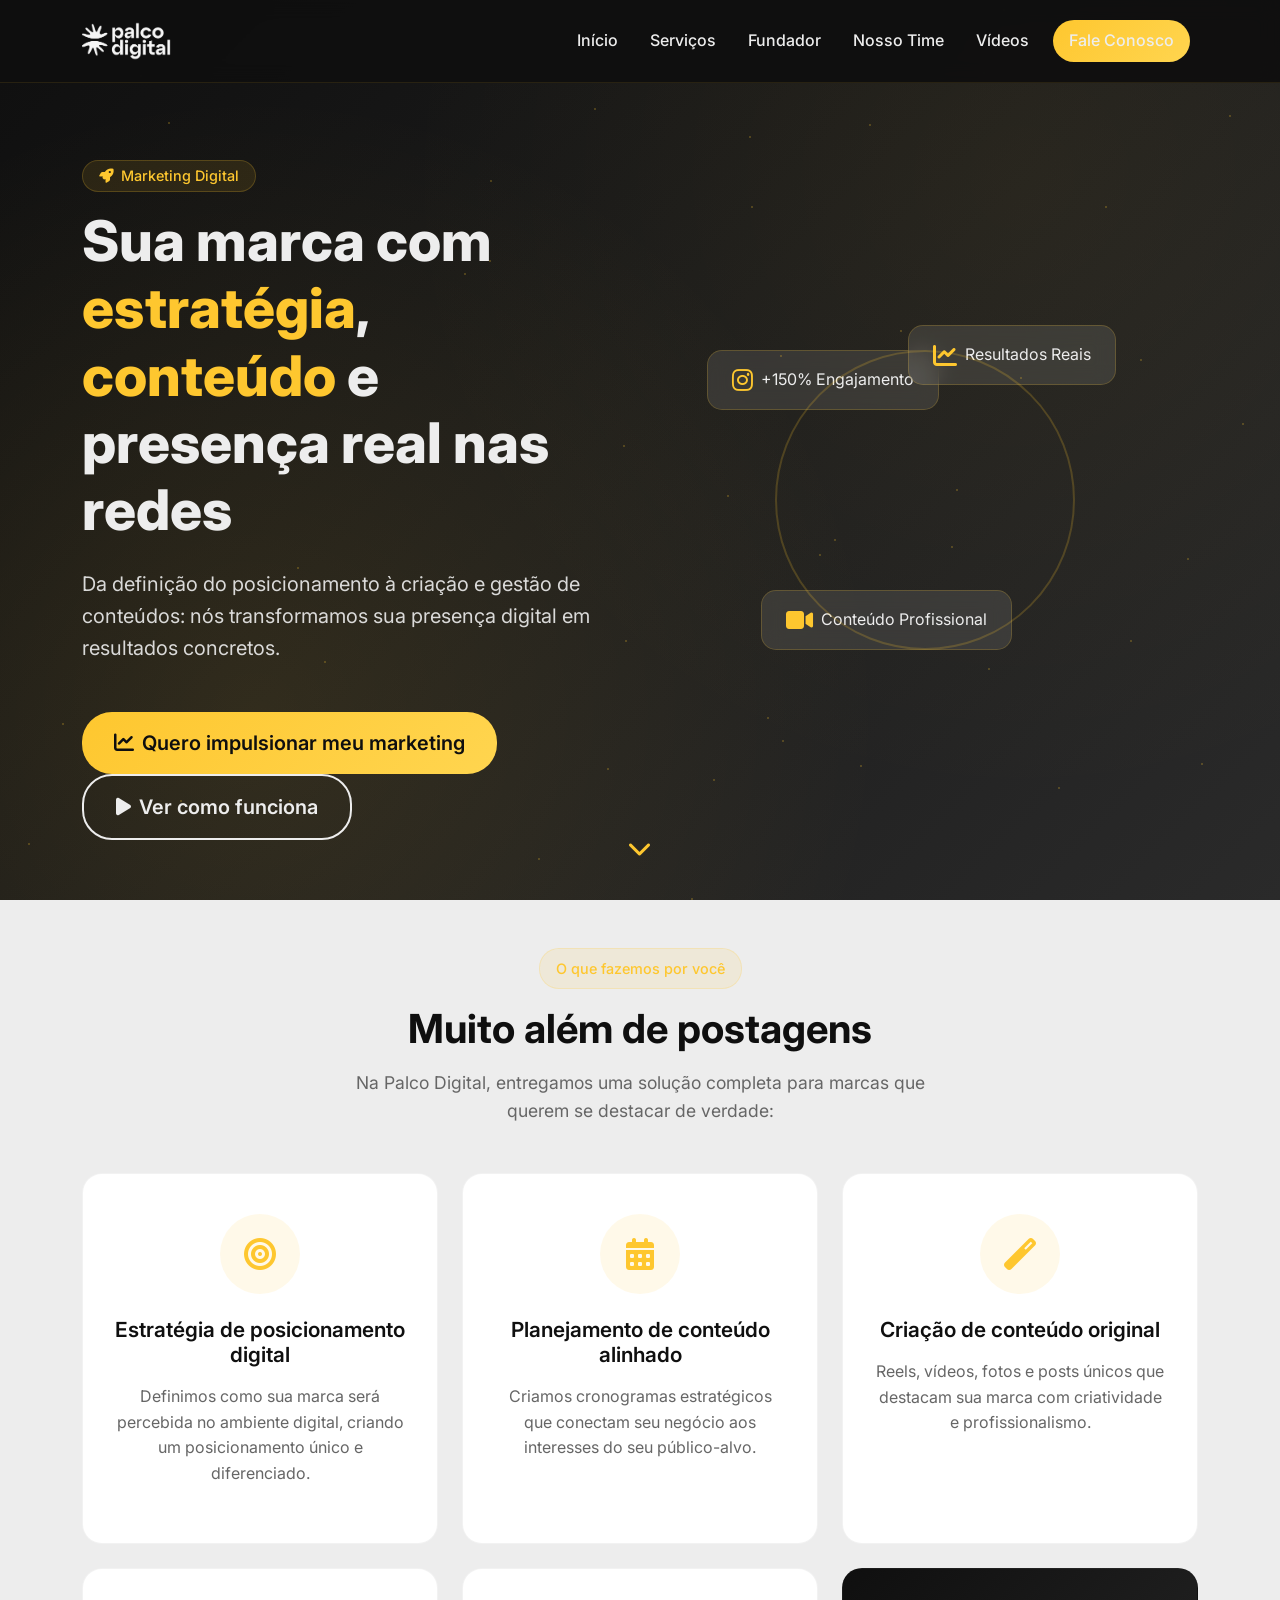
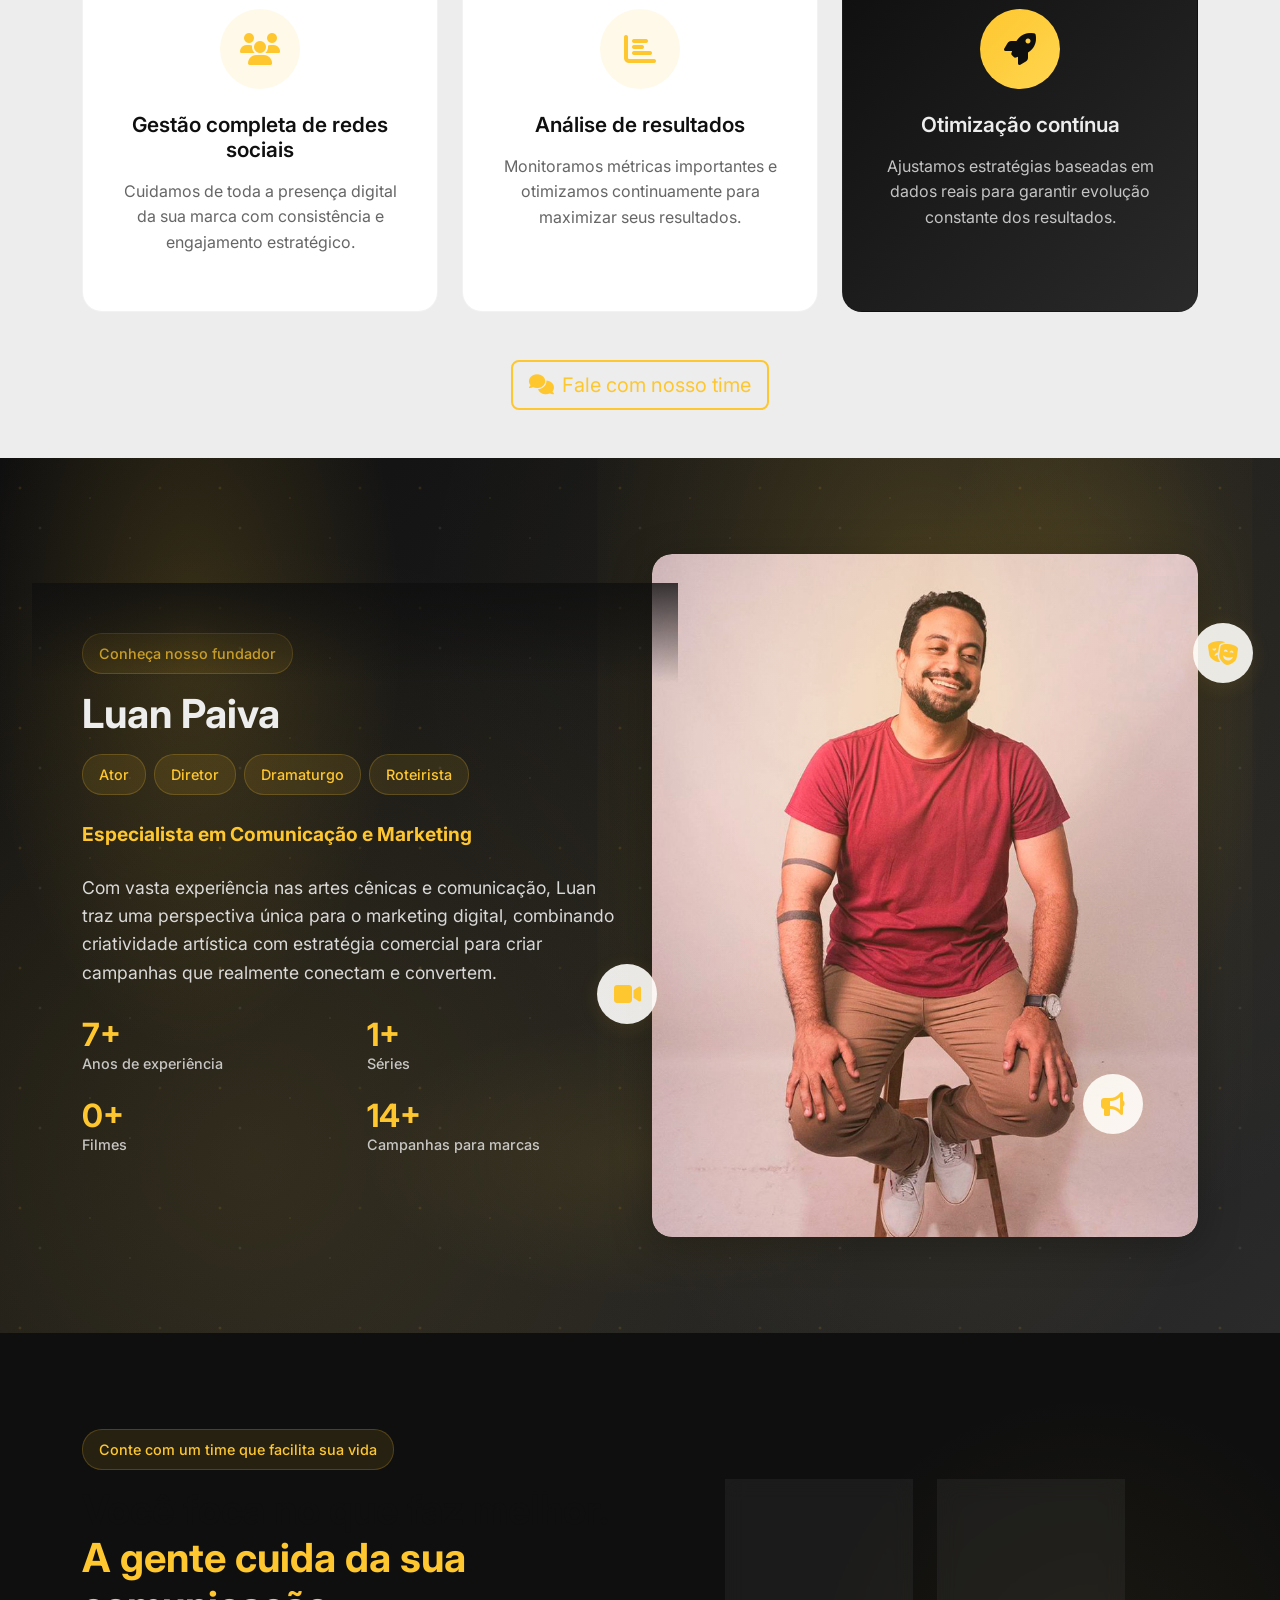
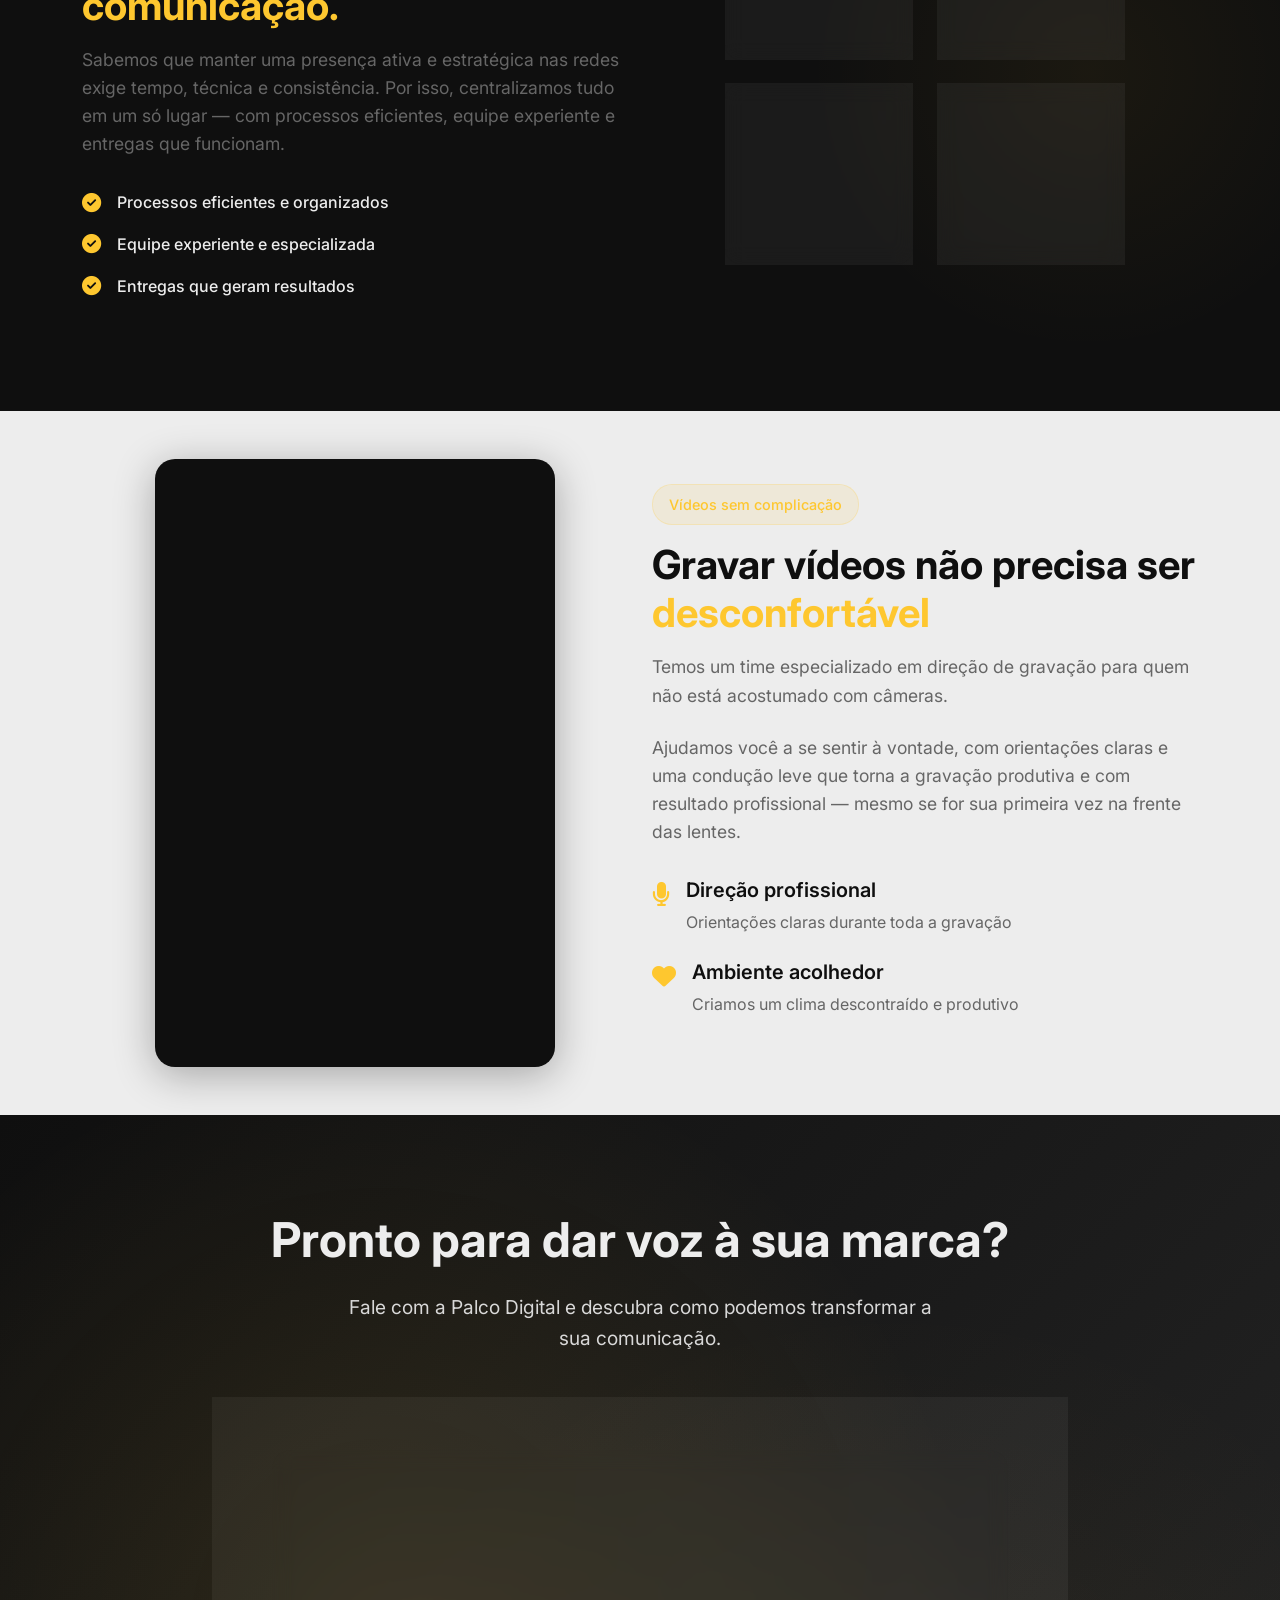
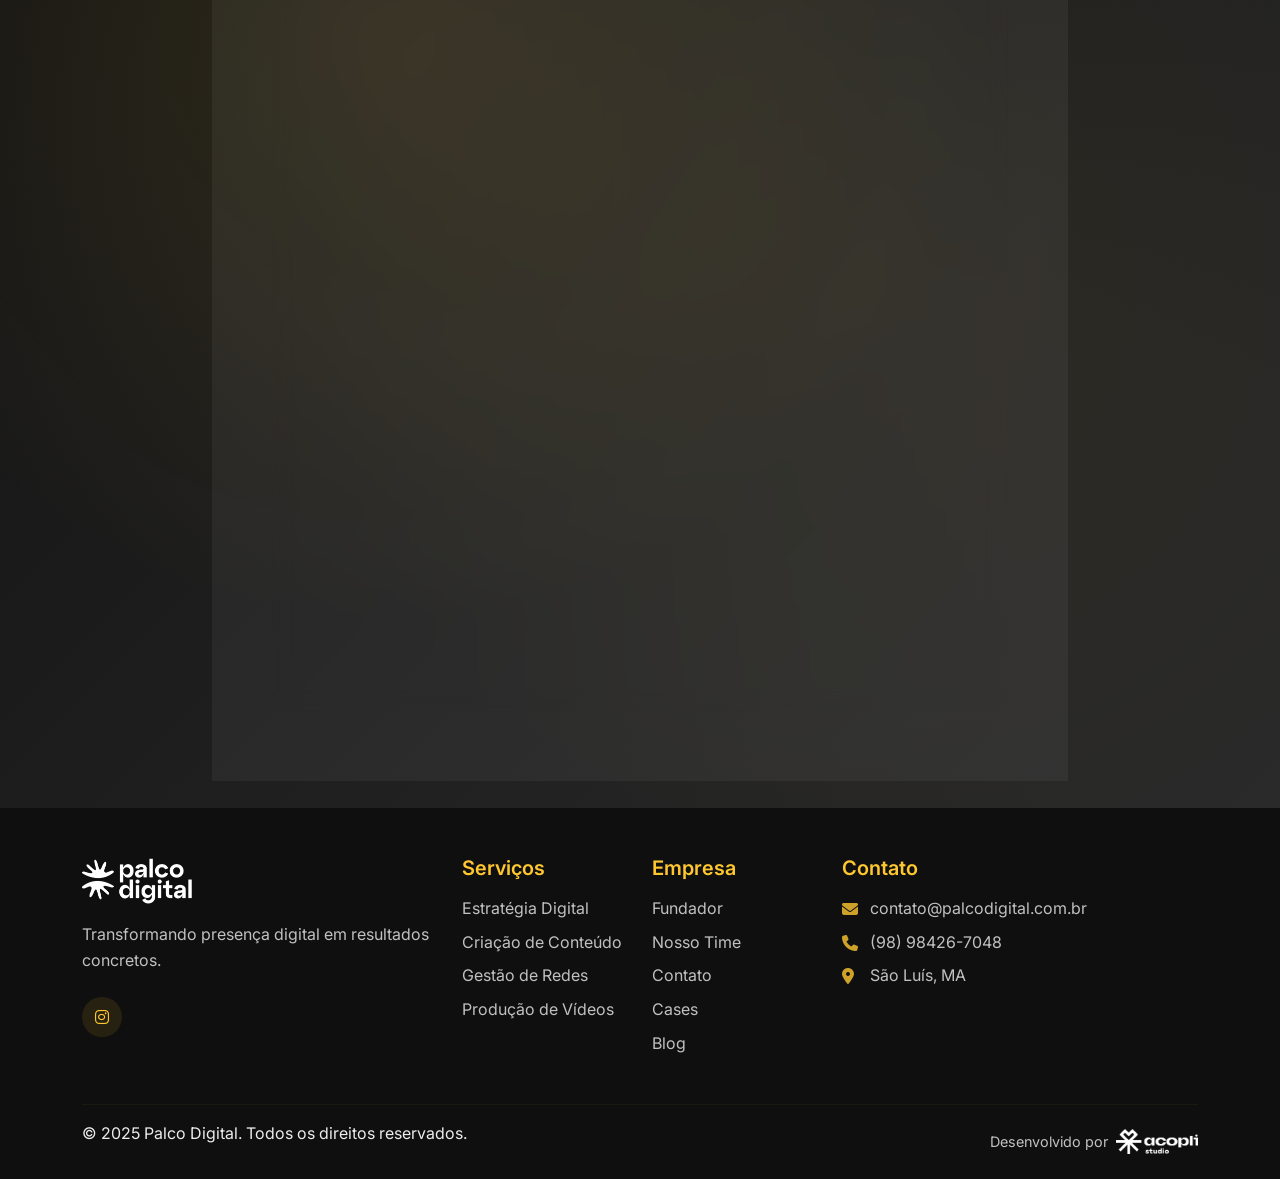
==== index.html @ 0bdd94c8 "Add files via upload" ====
<!DOCTYPE html>
<html lang="pt-BR">
<head>
    <meta charset="UTF-8">
    <meta name="viewport" content="width=device-width, initial-scale=1.0">
    <title>Palco Digital - Estratégia, Conteúdo e Presença Real nas Redes</title>
    <link rel="icon" type="image/png" href="favicon-palcodigital.png">
    <link href="https://cdn.jsdelivr.net/npm/bootstrap@5.3.2/dist/css/bootstrap.min.css" rel="stylesheet">
    <link href="https://cdnjs.cloudflare.com/ajax/libs/font-awesome/6.4.0/css/all.min.css" rel="stylesheet">
    <link href="https://fonts.googleapis.com/css2?family=Inter:wght@300;400;500;600;700;800&display=swap" rel="stylesheet">
    <link rel="stylesheet" href="style.css">
</head>
<body>
    <!-- Navigation -->
    <nav class="navbar navbar-expand-lg navbar-dark fixed-top">
        <div class="container">
            <a class="navbar-brand" href="#home">
                <img src="logo-palco-digital.png" alt="Palco Digital" class="navbar-logo">
            </a>
            <button class="navbar-toggler" type="button" data-bs-toggle="collapse" data-bs-target="#navbarNav">
                <span class="navbar-toggler-icon"></span>
            </button>
            <div class="collapse navbar-collapse" id="navbarNav">
                <ul class="navbar-nav ms-auto">
                    <li class="nav-item">
                        <a class="nav-link" href="#home">Início</a>
                    </li>
                    <li class="nav-item">
                        <a class="nav-link" href="#servicos">Serviços</a>
                    </li>
                    <li class="nav-item">
                        <a class="nav-link" href="#fundador">Fundador</a>
                    </li>
                    <li class="nav-item">
                        <a class="nav-link" href="#time">Nosso Time</a>
                    </li>
                    <li class="nav-item">
                        <a class="nav-link" href="#videos">Vídeos</a>
                    </li>
                    <li class="nav-item">
                        <a class="nav-link btn-cta-nav ms-2 px-3 py-2" href="#contato">Fale Conosco</a>
                    </li>
                </ul>
            </div>
        </div>
    </nav>

    <!-- Hero Section -->
    <section id="home" class="hero-section">
        <div class="hero-background"></div>
        <div class="container">
            <div class="row align-items-center hero-row">
                <div class="col-lg-6">
                    <div class="hero-content">
                        <span class="badge hero-badge mb-3">
                            <i class="fas fa-rocket me-2"></i>Marketing Digital
                        </span>
                        <h1 class="hero-title mb-4">
                            Sua marca com <span class="text-yellow">estratégia</span>, <span class="text-yellow">conteúdo</span> e presença real nas redes
                        </h1>
                        <p class="hero-subtitle mb-5">
                            Da definição do posicionamento à criação e gestão de conteúdos: nós transformamos sua presença digital em resultados concretos.
                        </p>
                        <div class="hero-cta">
                            <a href="#contato" class="btn btn-primary btn-lg me-3 pulse-animation">
                                <i class="fas fa-chart-line me-2"></i>Quero impulsionar meu marketing
                            </a>
                            <a href="#servicos" class="btn btn-outline-light btn-lg">
                                <i class="fas fa-play me-2"></i>Ver como funciona
                            </a>
                        </div>
                    </div>
                </div>
                <div class="col-lg-6">
                    <div class="hero-visual">
                        <div class="floating-card card-1">
                            <i class="fab fa-instagram"></i>
                            <span>+150% Engajamento</span>
                        </div>
                        <div class="floating-card card-2">
                            <i class="fas fa-chart-line"></i>
                            <span>Resultados Reais</span>
                        </div>
                        <div class="floating-card card-3">
                            <i class="fas fa-video"></i>
                            <span>Conteúdo Profissional</span>
                        </div>
                        <div class="hero-circle"></div>
                    </div>
                </div>
            </div>
        </div>
        <div class="hero-scroll">
            <a href="#servicos">
                <i class="fas fa-chevron-down"></i>
            </a>
        </div>
    </section>

    <!-- Serviços Section -->
    <section id="servicos" class="services-section py-5">
        <div class="container">
            <div class="row">
                <div class="col-12 text-center mb-5">
                    <span class="section-badge">O que fazemos por você</span>
                    <h2 class="section-title">Muito além de postagens</h2>
                    <p class="section-subtitle">
                        Na Palco Digital, entregamos uma solução completa para marcas que querem se destacar de verdade:
                    </p>
                </div>
            </div>
            <div class="row g-4">
                <div class="col-lg-4 col-md-6">
                    <div class="service-card">
                        <div class="service-icon">
                            <i class="fas fa-bullseye"></i>
                        </div>
                        <h4>Estratégia de posicionamento digital</h4>
                        <p>Definimos como sua marca será percebida no ambiente digital, criando um posicionamento único e diferenciado.</p>
                    </div>
                </div>
                <div class="col-lg-4 col-md-6">
                    <div class="service-card">
                        <div class="service-icon">
                            <i class="fas fa-calendar-alt"></i>
                        </div>
                        <h4>Planejamento de conteúdo alinhado</h4>
                        <p>Criamos cronogramas estratégicos que conectam seu negócio aos interesses do seu público-alvo.</p>
                    </div>
                </div>
                <div class="col-lg-4 col-md-6">
                    <div class="service-card">
                        <div class="service-icon">
                            <i class="fas fa-magic"></i>
                        </div>
                        <h4>Criação de conteúdo original</h4>
                        <p>Reels, vídeos, fotos e posts únicos que destacam sua marca com criatividade e profissionalismo.</p>
                    </div>
                </div>
                <div class="col-lg-4 col-md-6">
                    <div class="service-card">
                        <div class="service-icon">
                            <i class="fas fa-users"></i>
                        </div>
                        <h4>Gestão completa de redes sociais</h4>
                        <p>Cuidamos de toda a presença digital da sua marca com consistência e engajamento estratégico.</p>
                    </div>
                </div>
                <div class="col-lg-4 col-md-6">
                    <div class="service-card">
                        <div class="service-icon">
                            <i class="fas fa-chart-bar"></i>
                        </div>
                        <h4>Análise de resultados</h4>
                        <p>Monitoramos métricas importantes e otimizamos continuamente para maximizar seus resultados.</p>
                    </div>
                </div>
                <div class="col-lg-4 col-md-6">
                    <div class="service-card featured">
                        <div class="service-icon">
                            <i class="fas fa-rocket"></i>
                        </div>
                        <h4>Otimização contínua</h4>
                        <p>Ajustamos estratégias baseadas em dados reais para garantir evolução constante dos resultados.</p>
                    </div>
                </div>
            </div>
            <div class="row mt-5">
                <div class="col-12 text-center">
                    <a href="#contato" class="btn btn-outline-primary btn-lg">
                        <i class="fas fa-comments me-2"></i>Fale com nosso time
                    </a>
                </div>
            </div>
        </div>
    </section>

    <!-- Fundador Section -->
    <section id="fundador" class="founder-section">
        <div class="theater-dust"></div>
        <div class="container">
            <div class="row align-items-center">
                <div class="col-lg-6">
                    <div class="founder-content">
                        <span class="section-badge">Conheça nosso fundador</span>
                        <h2 class="section-title">Luan Paiva</h2>
                        <div class="founder-roles">
                            <span class="role-badge">Ator</span>
                            <span class="role-badge">Diretor</span>
                            <span class="role-badge">Dramaturgo</span>
                            <span class="role-badge">Roteirista</span>
                        </div>
                        <p class="founder-description">
                            <strong>Especialista em Comunicação e Marketing</strong>
                        </p>
                        <p class="section-text">
                            Com vasta experiência nas artes cênicas e comunicação, Luan traz uma perspectiva única para o marketing digital, combinando criatividade artística com estratégia comercial para criar campanhas que realmente conectam e convertem.
                        </p>
                        <div class="founder-stats">
                            <div class="stat-item">
                                <span class="stat-number">20+</span>
                                <span class="stat-label">Anos de experiência</span>
                            </div>
                            <div class="stat-item">
                                <span class="stat-number">3</span>
                                <span class="stat-label">Séries</span>
                            </div>
                            <div class="stat-item">
                                <span class="stat-number">2</span>
                                <span class="stat-label">Filmes</span>
                            </div>
                            <div class="stat-item">
                                <span class="stat-number">50+</span>
                                <span class="stat-label">Campanhas para marcas</span>
                            </div>
                        </div>
                    </div>
                </div>
                <div class="col-lg-6">
                    <div class="founder-visual">
                        <div class="founder-image-container">
                            <img src="luan-paiva.jpg" alt="Luan Paiva - Fundador da Palco Digital" class="founder-image">
                        </div>
                        <div class="floating-elements">
                            <div class="floating-element element-1">
                                <i class="fas fa-theater-masks"></i>
                            </div>
                            <div class="floating-element element-2">
                                <i class="fas fa-video"></i>
                            </div>
                            <div class="floating-element element-3">
                                <i class="fas fa-bullhorn"></i>
                            </div>
                        </div>
                    </div>
                </div>
            </div>
        </div>
    </section>

    <!-- Team Section -->
    <section id="time" class="team-section">
        <div class="container">
            <div class="row align-items-center">
                <div class="col-lg-6">
                    <div class="team-content">
                        <span class="section-badge">Conte com um time que facilita sua vida</span>
                        <h2 class="section-title">Você foca no que faz melhor. <span class="text-yellow">A gente cuida da sua comunicação.</span></h2>
                        <p class="section-text">
                            Sabemos que manter uma presença ativa e estratégica nas redes exige tempo, técnica e consistência. Por isso, centralizamos tudo em um só lugar — com processos eficientes, equipe experiente e entregas que funcionam.
                        </p>
                        <div class="team-benefits">
                            <div class="benefit-item">
                                <i class="fas fa-check-circle"></i>
                                <span>Processos eficientes e organizados</span>
                            </div>
                            <div class="benefit-item">
                                <i class="fas fa-check-circle"></i>
                                <span>Equipe experiente e especializada</span>
                            </div>
                            <div class="benefit-item">
                                <i class="fas fa-check-circle"></i>
                                <span>Entregas que geram resultados</span>
                            </div>
                        </div>
                    </div>
                </div>
                <div class="col-lg-6">
                    <div class="team-visual">
                        <div class="team-grid">
                            <div class="team-card">
                                <div class="team-avatar">
                                    <i class="fas fa-user"></i>
                                </div>
                                <h5>Estrategista Digital</h5>
                            </div>
                            <div class="team-card">
                                <div class="team-avatar">
                                    <i class="fas fa-palette"></i>
                                </div>
                                <h5>Designer Criativo</h5>
                            </div>
                            <div class="team-card">
                                <div class="team-avatar">
                                    <i class="fas fa-video"></i>
                                </div>
                                <h5>Videomaker</h5>
                            </div>
                            <div class="team-card">
                                <div class="team-avatar">
                                    <i class="fas fa-chart-line"></i>
                                </div>
                                <h5>Analista de Dados</h5>
                            </div>
                        </div>
                    </div>
                </div>
            </div>
        </div>
    </section>

    <!-- Videos Section -->
    <section id="videos" class="videos-section py-5">
        <div class="container">
            <div class="row align-items-center">
                <div class="col-lg-6">
                    <div class="videos-visual">
                        <div class="video-container">
                            <iframe 
                                src="https://www.youtube.com/embed/ONgrIfqyHzE" 
                                title="Como gravamos vídeos sem complicação" 
                                frameborder="0" 
                                allow="accelerometer; autoplay; clipboard-write; encrypted-media; gyroscope; picture-in-picture; web-share" 
                                allowfullscreen
                                class="youtube-video">
                            </iframe>
                        </div>
                    </div>
                </div>
                <div class="col-lg-6">
                    <div class="videos-content">
                        <span class="section-badge">Vídeos sem complicação</span>
                        <h2 class="section-title">Gravar vídeos não precisa ser <span class="text-yellow">desconfortável</span></h2>
                        <p class="section-text">
                            Temos um time especializado em direção de gravação para quem não está acostumado com câmeras.
                        </p>
                        <p class="section-text">
                            Ajudamos você a se sentir à vontade, com orientações claras e uma condução leve que torna a gravação produtiva e com resultado profissional — mesmo se for sua primeira vez na frente das lentes.
                        </p>
                        <div class="videos-features">
                            <div class="feature-item">
                                <i class="fas fa-microphone"></i>
                                <div>
                                    <h5>Direção profissional</h5>
                                    <p>Orientações claras durante toda a gravação</p>
                                </div>
                            </div>
                            <div class="feature-item">
                                <i class="fas fa-heart"></i>
                                <div>
                                    <h5>Ambiente acolhedor</h5>
                                    <p>Criamos um clima descontraído e produtivo</p>
                                </div>
                            </div>
                        </div>
                    </div>
                </div>
            </div>
        </div>
    </section>

    <!-- CTA Final Section -->
    <section id="contato" class="cta-section">
        <div class="cta-background"></div>
        <div class="container">
            <div class="row">
                <div class="col-12 text-center mb-5">
                    <div class="cta-content">
                        <h2 class="cta-title">Pronto para dar voz à sua marca?</h2>
                        <p class="cta-subtitle">
                            Fale com a Palco Digital e descubra como podemos transformar a sua comunicação.
                        </p>
                    </div>
                </div>
            </div>
            <div class="row justify-content-center">
                <div class="col-lg-8">
                    <div class="contact-form-wrapper">
                        <form id="contactForm" class="contact-form">
                            <div class="row g-3">
                                <div class="col-md-6">
                                    <div class="form-group">
                                        <label for="nome">Nome completo</label>
                                        <input type="text" id="nome" name="nome" class="form-control" required>
                                    </div>
                                </div>
                                <div class="col-md-6">
                                    <div class="form-group">
                                        <label for="empresa">Nome da empresa</label>
                                        <input type="text" id="empresa" name="empresa" class="form-control" required>
                                    </div>
                                </div>
                                <div class="col-md-6">
                                    <div class="form-group">
                                        <label for="telefone">Telefone/WhatsApp</label>
                                        <input type="tel" id="telefone" name="telefone" class="form-control" required>
                                    </div>
                                </div>
                                <div class="col-md-6">
                                    <div class="form-group">
                                        <label for="email">E-mail</label>
                                        <input type="email" id="email" name="email" class="form-control" required>
                                    </div>
                                </div>
                                <div class="col-12">
                                    <div class="form-group">
                                        <label for="objetivo">Qual o principal objetivo para suas redes sociais?</label>
                                        <select id="objetivo" name="objetivo" class="form-control" required>
                                            <option value="">Selecione uma opção</option>
                                            <option value="aumentar-vendas">Aumentar vendas</option>
                                            <option value="gerar-leads">Gerar leads</option>
                                            <option value="brand-awareness">Aumentar reconhecimento da marca</option>
                                            <option value="engajamento">Melhorar engajamento</option>
                                            <option value="presenca-digital">Criar presença digital</option>
                                            <option value="outro">Outro</option>
                                        </select>
                                    </div>
                                </div>
                                <div class="col-12">
                                    <div class="form-group">
                                        <label for="investimento">Qual o investimento mensal você pretende fazer em marketing digital?</label>
                                        <select id="investimento" name="investimento" class="form-control" required>
                                            <option value="">Selecione uma opção</option>
                                            <option value="ate-2k">Até R$ 2.000</option>
                                            <option value="2k-5k">R$ 2.000 a R$ 5.000</option>
                                            <option value="5k-10k">R$ 5.000 a R$ 10.000</option>
                                            <option value="10k-mais">Acima de R$ 10.000</option>
                                            <option value="avaliar">Preciso avaliar</option>
                                        </select>
                                    </div>
                                </div>
                                <div class="col-12">
                                    <div class="form-group">
                                        <label for="mensagem">Conte-nos mais sobre seu negócio e seus desafios</label>
                                        <textarea id="mensagem" name="mensagem" class="form-control" rows="4" placeholder="Ex: Tipo de negócio, público-alvo, principais desafios..."></textarea>
                                    </div>
                                </div>
                                <div class="col-12 text-center">
                                    <button type="submit" class="btn btn-primary btn-lg">
                                        <i class="fab fa-whatsapp me-2"></i>Enviar para WhatsApp
                                    </button>
                                </div>
                            </div>
                        </form>
                    </div>
                </div>
            </div>
        </div>
    </section>

    <!-- Footer -->
    <footer class="footer">
        <div class="container">
            <div class="row">
                <div class="col-lg-4">
                    <div class="footer-brand">
                        <img src="logo-palco-digital.png" alt="Palco Digital" class="footer-logo mb-3">
                        <p>Transformando presença digital em resultados concretos.</p>
                        <div class="social-links">
                            <a href="https://www.instagram.com/agenciapalcodigital/" target="_blank" rel="noopener noreferrer">
                                <i class="fab fa-instagram"></i>
                            </a>
                        </div>
                    </div>
                </div>
                <div class="col-lg-2">
                    <h5>Serviços</h5>
                    <ul class="footer-links">
                        <li><a href="#servicos">Estratégia Digital</a></li>
                        <li><a href="#servicos">Criação de Conteúdo</a></li>
                        <li><a href="#servicos">Gestão de Redes</a></li>
                        <li><a href="#videos">Produção de Vídeos</a></li>
                    </ul>
                </div>
                <div class="col-lg-2">
                    <h5>Empresa</h5>
                    <ul class="footer-links">
                        <li><a href="#fundador">Fundador</a></li>
                        <li><a href="#time">Nosso Time</a></li>
                        <li><a href="#contato">Contato</a></li>
                        <li><a href="#">Cases</a></li>
                        <li><a href="#">Blog</a></li>
                    </ul>
                </div>
                <div class="col-lg-4">
                    <h5>Contato</h5>
                    <div class="contact-info">
                        <p><i class="fas fa-envelope me-2"></i>contato@palcodigital.com.br</p>
                        <p><i class="fas fa-phone me-2"></i>(98) 98426-7048</p>
                        <p><i class="fas fa-map-marker-alt me-2"></i>São Luís, MA</p>
                    </div>
                </div>
            </div>
            <hr class="footer-divider">
            <div class="row align-items-center">
                <div class="col-md-6">
                    <p>&copy; 2025 Palco Digital. Todos os direitos reservados.</p>
                </div>
                <div class="col-md-6 text-md-end">
                    <div class="developed-by">
                        <span>Desenvolvido por</span>
                        <a href="https://instagram.com/acoplidigital" target="_blank" rel="noopener noreferrer" class="acopli-link">
                            <img src="logo-acopli.png" alt="Acopli Digital" class="acopli-logo">
                        </a>
                    </div>
                </div>
            </div>
        </div>
    </footer>

    <script src="https://cdn.jsdelivr.net/npm/bootstrap@5.3.2/dist/js/bootstrap.bundle.min.js"></script>
    <script src="script.js"></script>
</body>
</html>
---- style.css ----
/* === RESET E CONFIGURAÇÕES GERAIS === */
* {
    margin: 0;
    padding: 0;
    box-sizing: border-box;
}

:root {
    --primary-color: #0f0f0f;
    --secondary-color: #ededed;
    --accent-color: #fec72f;
    --gradient-primary: linear-gradient(135deg, #0f0f0f 0%, #2a2a2a 100%);
    --gradient-accent: linear-gradient(135deg, #fec72f 0%, #ffd54f 100%);
    --shadow-light: 0 4px 20px rgba(254, 199, 47, 0.1);
    --shadow-dark: 0 8px 40px rgba(0, 0, 0, 0.3);
    --transition: all 0.3s cubic-bezier(0.4, 0, 0.2, 1);
}

body {
    font-family: 'Inter', -apple-system, BlinkMacSystemFont, sans-serif;
    line-height: 1.6;
    color: var(--primary-color);
    background-color: var(--secondary-color);
    overflow-x: hidden;
}

.text-yellow {
    color: var(--accent-color);
}

/* === NAVEGAÇÃO === */
.navbar {
    background: rgba(15, 15, 15, 0.95);
    backdrop-filter: blur(10px);
    border-bottom: 1px solid rgba(254, 199, 47, 0.1);
    transition: var(--transition);
    padding: 1rem 0;
}

.navbar-brand {
    font-size: 1.5rem;
    font-weight: 700;
    color: var(--accent-color) !important;
    display: flex;
    align-items: center;
}

.navbar-logo {
    height: 40px;
    width: auto;
    transition: var(--transition);
}

.navbar-logo:hover {
    transform: scale(1.05);
}

.navbar-nav .nav-link {
    color: var(--secondary-color) !important;
    font-weight: 500;
    margin: 0 0.5rem;
    transition: var(--transition);
    position: relative;
}

.navbar-nav .nav-link:hover {
    color: var(--accent-color) !important;
}

.navbar-nav .nav-link::after {
    content: '';
    position: absolute;
    bottom: -5px;
    left: 0;
    width: 0;
    height: 2px;
    background: var(--accent-color);
    transition: width 0.3s ease;
}

.navbar-nav .nav-link:hover::after {
    width: 100%;
}

.btn-cta-nav {
    background: var(--gradient-accent);
    color: var(--primary-color) !important;
    border-radius: 25px;
    font-weight: 600;
    border: none;
}

.btn-cta-nav:hover {
    transform: translateY(-2px);
    box-shadow: var(--shadow-light);
}

/* === HERO SECTION === */
.hero-section {
    position: relative;
    min-height: 100vh;
    background: var(--gradient-primary);
    color: var(--secondary-color);
    overflow: hidden;
    display: flex;
    align-items: center;
    padding-top: 100px;
}

.hero-row {
    min-height: calc(100vh - 100px);
}

.hero-background {
    position: absolute;
    top: 0;
    left: 0;
    width: 100%;
    height: 100%;
    background: 
        radial-gradient(circle at 20% 80%, rgba(254, 199, 47, 0.1) 0%, transparent 50%),
        radial-gradient(circle at 80% 20%, rgba(254, 199, 47, 0.05) 0%, transparent 50%);
}

.hero-content {
    position: relative;
    z-index: 2;
}

.hero-badge {
    background: rgba(254, 199, 47, 0.1);
    color: var(--accent-color);
    padding: 0.5rem 1rem;
    border-radius: 20px;
    font-size: 0.9rem;
    font-weight: 500;
    border: 1px solid rgba(254, 199, 47, 0.2);
}

.hero-title {
    font-size: 3.5rem;
    font-weight: 800;
    line-height: 1.2;
    margin-bottom: 1.5rem;
}

.hero-subtitle {
    font-size: 1.25rem;
    font-weight: 400;
    opacity: 0.9;
    max-width: 600px;
}

.hero-cta .btn {
    padding: 1rem 2rem;
    border-radius: 30px;
    font-weight: 600;
    transition: var(--transition);
    text-decoration: none;
}

.btn-primary {
    background: var(--gradient-accent);
    border: none;
    color: var(--primary-color);
}

.btn-primary:hover {
    transform: translateY(-3px);
    box-shadow: var(--shadow-light);
    color: var(--primary-color);
}

.btn-outline-light {
    border: 2px solid var(--secondary-color);
    color: var(--secondary-color);
}

.btn-outline-light:hover {
    background: var(--secondary-color);
    color: var(--primary-color);
    transform: translateY(-3px);
}

.pulse-animation {
    animation: pulse 2s infinite;
}

@keyframes pulse {
    0% { box-shadow: 0 0 0 0 rgba(254, 199, 47, 0.4); }
    70% { box-shadow: 0 0 0 10px rgba(254, 199, 47, 0); }
    100% { box-shadow: 0 0 0 0 rgba(254, 199, 47, 0); }
}

/* === HERO VISUAL === */
.hero-visual {
    position: relative;
    height: 500px;
}

.hero-circle {
    position: absolute;
    top: 50%;
    left: 50%;
    transform: translate(-50%, -50%);
    width: 300px;
    height: 300px;
    border: 2px solid rgba(254, 199, 47, 0.2);
    border-radius: 50%;
    animation: rotate 20s linear infinite;
}

.floating-card {
    position: absolute;
    background: rgba(255, 255, 255, 0.1);
    backdrop-filter: blur(10px);
    padding: 1rem 1.5rem;
    border-radius: 15px;
    border: 1px solid rgba(254, 199, 47, 0.2);
    display: flex;
    align-items: center;
    gap: 0.5rem;
    animation: float 3s ease-in-out infinite;
}

.card-1 {
    top: 20%;
    left: 10%;
    animation-delay: 0s;
}

.card-2 {
    top: 15%;
    right: 15%;
    animation-delay: 1s;
}

.card-3 {
    bottom: 20%;
    left: 20%;
    animation-delay: 2s;
}

.floating-card i {
    font-size: 1.5rem;
    color: var(--accent-color);
}

@keyframes float {
    0%, 100% { transform: translateY(0px); }
    50% { transform: translateY(-10px); }
}

@keyframes rotate {
    from { transform: translate(-50%, -50%) rotate(0deg); }
    to { transform: translate(-50%, -50%) rotate(360deg); }
}

.hero-scroll {
    position: absolute;
    bottom: 2rem;
    left: 50%;
    transform: translateX(-50%);
    z-index: 2;
}

.hero-scroll a {
    color: var(--accent-color);
    font-size: 1.5rem;
    animation: bounce 2s infinite;
    text-decoration: none;
}

@keyframes bounce {
    0%, 20%, 50%, 80%, 100% { transform: translateY(0); }
    40% { transform: translateY(-10px); }
    60% { transform: translateY(-5px); }
}

/* === SEÇÕES GERAIS === */
.section-badge {
    display: inline-block;
    background: rgba(254, 199, 47, 0.1);
    color: var(--accent-color);
    padding: 0.5rem 1rem;
    border-radius: 20px;
    font-size: 0.9rem;
    font-weight: 500;
    margin-bottom: 1rem;
    border: 1px solid rgba(254, 199, 47, 0.2);
}

.section-title {
    font-size: 2.5rem;
    font-weight: 700;
    margin-bottom: 1rem;
    color: var(--primary-color);
}

.section-subtitle {
    font-size: 1.1rem;
    color: #666;
    max-width: 600px;
    margin: 0 auto;
}

.section-text {
    font-size: 1.1rem;
    color: #666;
    margin-bottom: 1.5rem;
}

/* === SERVICES SECTION === */
.services-section {
    background: var(--secondary-color);
    padding: 6rem 0;
}

.service-card {
    background: white;
    padding: 2.5rem 2rem;
    border-radius: 20px;
    text-align: center;
    transition: var(--transition);
    height: 100%;
    border: 1px solid rgba(0, 0, 0, 0.05);
    position: relative;
    overflow: hidden;
}

.service-card::before {
    content: '';
    position: absolute;
    top: 0;
    left: 0;
    width: 100%;
    height: 4px;
    background: var(--gradient-accent);
    transform: scaleX(0);
    transition: transform 0.3s ease;
}

.service-card:hover::before {
    transform: scaleX(1);
}

.service-card:hover {
    transform: translateY(-10px);
    box-shadow: var(--shadow-dark);
}

.service-card.featured {
    background: var(--gradient-primary);
    color: var(--secondary-color);
}

.service-card.featured .service-icon {
    background: var(--gradient-accent);
    color: var(--primary-color);
}

.service-icon {
    width: 80px;
    height: 80px;
    background: rgba(254, 199, 47, 0.1);
    border-radius: 50%;
    display: flex;
    align-items: center;
    justify-content: center;
    margin: 0 auto 1.5rem;
    font-size: 2rem;
    color: var(--accent-color);
    transition: var(--transition);
}

.service-card:hover .service-icon {
    transform: scale(1.1);
}

.service-card h4 {
    font-size: 1.3rem;
    font-weight: 600;
    margin-bottom: 1rem;
    color: var(--primary-color);
}

.service-card.featured h4 {
    color: var(--secondary-color);
}

.service-card p {
    color: #666;
    line-height: 1.6;
}

.service-card.featured p {
    color: rgba(237, 237, 237, 0.8);
}

/* === TEAM SECTION === */
.team-section {
    background: var(--primary-color);
    color: var(--secondary-color);
    padding: 6rem 0;
    position: relative;
    overflow: hidden;
}

.team-section::before {
    content: '';
    position: absolute;
    top: 0;
    right: 0;
    width: 50%;
    height: 100%;
    background: radial-gradient(circle at 70% 50%, rgba(254, 199, 47, 0.05) 0%, transparent 50%);
}

.team-content {
    position: relative;
    z-index: 2;
}

.team-benefits {
    margin-top: 2rem;
}

.benefit-item {
    display: flex;
    align-items: center;
    margin-bottom: 1rem;
    font-weight: 500;
}

.benefit-item i {
    color: var(--accent-color);
    margin-right: 1rem;
    font-size: 1.2rem;
}

.team-visual {
    position: relative;
    z-index: 2;
}

.team-grid {
    display: grid;
    grid-template-columns: repeat(2, 1fr);
    gap: 1.5rem;
    max-width: 400px;
    margin: 0 auto;
}

.team-card {
    background: rgba(255, 255, 255, 0.05);
    backdrop-filter: blur(10px);
    padding: 2rem 1.5rem;
    border-radius: 15px;
    text-align: center;
    border: 1px solid rgba(254, 199, 47, 0.1);
    transition: var(--transition);
}

.team-card:hover {
    transform: translateY(-5px);
    background: rgba(255, 255, 255, 0.1);
    border-color: rgba(254, 199, 47, 0.3);
}

.team-avatar {
    width: 60px;
    height: 60px;
    background: var(--gradient-accent);
    border-radius: 50%;
    display: flex;
    align-items: center;
    justify-content: center;
    margin: 0 auto 1rem;
    font-size: 1.5rem;
    color: var(--primary-color);
}

.team-card h5 {
    font-size: 1rem;
    font-weight: 600;
    margin: 0;
}

/* === VIDEOS SECTION === */
.videos-section {
    background: var(--secondary-color);
    padding: 6rem 0;
}

.videos-visual {
    position: relative;
}

.video-placeholder {
    background: var(--gradient-primary);
    border-radius: 20px;
    height: 300px;
    display: flex;
    align-items: center;
    justify-content: center;
    position: relative;
    overflow: hidden;
    cursor: pointer;
    transition: var(--transition);
}

.video-placeholder:hover {
    transform: scale(1.02);
}

.play-button {
    width: 80px;
    height: 80px;
    background: var(--gradient-accent);
    border-radius: 50%;
    display: flex;
    align-items: center;
    justify-content: center;
    font-size: 2rem;
    color: var(--primary-color);
    position: relative;
    z-index: 2;
    transition: var(--transition);
}

.video-placeholder:hover .play-button {
    transform: scale(1.1);
}

.video-overlay {
    position: absolute;
    bottom: 0;
    left: 0;
    right: 0;
    background: rgba(0, 0, 0, 0.7);
    color: white;
    padding: 1rem;
    text-align: center;
    font-weight: 500;
}

.video-stats {
    display: flex;
    justify-content: space-around;
    margin-top: 2rem;
}

.stat-item {
    text-align: center;
}

.stat-number {
    display: block;
    font-size: 2.5rem;
    font-weight: 700;
    color: var(--accent-color);
    line-height: 1;
}

.stat-label {
    color: #666;
    font-weight: 500;
    margin-top: 0.5rem;
}

.videos-features {
    margin-top: 2rem;
}

.feature-item {
    display: flex;
    align-items: flex-start;
    margin-bottom: 1.5rem;
    gap: 1rem;
}

.feature-item i {
    color: var(--accent-color);
    font-size: 1.5rem;
    margin-top: 0.25rem;
}

.feature-item h5 {
    margin: 0 0 0.5rem 0;
    font-weight: 600;
    color: var(--primary-color);
}

.feature-item p {
    margin: 0;
    color: #666;
}

/* === CTA SECTION === */
.cta-section {
    background: var(--gradient-primary);
    color: var(--secondary-color);
    padding: 6rem 0;
    position: relative;
    overflow: hidden;
}

.cta-background {
    position: absolute;
    top: 0;
    left: 0;
    width: 100%;
    height: 100%;
    background: 
        radial-gradient(circle at 30% 40%, rgba(254, 199, 47, 0.1) 0%, transparent 50%),
        radial-gradient(circle at 70% 60%, rgba(254, 199, 47, 0.05) 0%, transparent 50%);
}

.cta-content {
    position: relative;
    z-index: 2;
    text-align: center;
}

.cta-title {
    font-size: 3rem;
    font-weight: 700;
    margin-bottom: 1.5rem;
}

.cta-subtitle {
    font-size: 1.2rem;
    opacity: 0.9;
    margin-bottom: 3rem;
    max-width: 600px;
    margin-left: auto;
    margin-right: auto;
}

.cta-buttons .btn {
    padding: 1rem 2rem;
    border-radius: 30px;
    font-weight: 600;
    transition: var(--transition);
    text-decoration: none;
}

/* === FOOTER === */
.footer {
    background: var(--primary-color);
    color: var(--secondary-color);
    padding: 3rem 0 1rem;
}

.footer-brand img {
    margin-bottom: 1rem;
}

.footer-logo {
    height: 50px;
    width: auto;
    filter: brightness(0) invert(1);
    transition: var(--transition);
}

.footer-logo:hover {
    filter: brightness(0) invert(1) sepia(1) saturate(5) hue-rotate(35deg);
    transform: scale(1.05);
}

/* === FUNDADOR SECTION === */
.founder-section {
    background: var(--gradient-primary);
    color: var(--secondary-color);
    padding: 6rem 0;
    position: relative;
    overflow: hidden;
}

.founder-section::before {
    content: '';
    position: absolute;
    top: 0;
    left: 0;
    width: 100%;
    height: 100%;
    background: 
        radial-gradient(circle at 20% 80%, rgba(254, 199, 47, 0.1) 0%, transparent 50%),
        radial-gradient(circle at 80% 20%, rgba(254, 199, 47, 0.05) 0%, transparent 50%);
}

/* === EFEITOS DE HOLOFOTES TEATRAIS === */
.founder-section::after {
    content: '';
    position: absolute;
    top: 0;
    left: 0;
    width: 100%;
    height: 100%;
    background: 
        radial-gradient(ellipse 300px 600px at 15% 20%, rgba(254, 199, 47, 0.15) 0%, transparent 70%),
        radial-gradient(ellipse 250px 500px at 85% 30%, rgba(254, 199, 47, 0.12) 0%, transparent 70%),
        radial-gradient(ellipse 400px 200px at 50% 80%, rgba(254, 199, 47, 0.08) 0%, transparent 70%);
    animation: spotlightMovement 8s ease-in-out infinite alternate;
    pointer-events: none;
    z-index: 1;
}

/* Holofote principal que segue o Luan */
.founder-visual::before {
    content: '';
    position: absolute;
    top: -20%;
    left: 50%;
    transform: translateX(-50%);
    width: 120%;
    height: 140%;
    background: radial-gradient(ellipse 60% 80% at center 30%, 
        rgba(254, 199, 47, 0.2) 0%, 
        rgba(254, 199, 47, 0.1) 30%, 
        rgba(254, 199, 47, 0.05) 60%, 
        transparent 100%);
    animation: mainSpotlight 6s ease-in-out infinite alternate;
    pointer-events: none;
    z-index: 2;
}

/* Holofotes secundários em movimento */
.founder-section .floating-elements::before {
    content: '';
    position: absolute;
    top: 0;
    left: 0;
    width: 100%;
    height: 100%;
    background: 
        radial-gradient(circle 200px at 20% 60%, rgba(255, 255, 255, 0.03) 0%, transparent 70%),
        radial-gradient(circle 150px at 80% 40%, rgba(255, 255, 255, 0.04) 0%, transparent 70%);
    animation: secondarySpotlights 12s linear infinite;
    pointer-events: none;
}

/* Efeito de cortina teatral */
.founder-section .founder-content::before {
    content: '';
    position: absolute;
    top: -50px;
    left: -50px;
    right: -50px;
    height: 100px;
    background: linear-gradient(180deg, 
        rgba(15, 15, 15, 0.8) 0%, 
        rgba(15, 15, 15, 0.4) 50%, 
        transparent 100%);
    animation: curtainSway 4s ease-in-out infinite alternate;
    pointer-events: none;
    z-index: 3;
}

/* Partículas de poeira teatral */
.founder-section .theater-dust {
    position: absolute;
    top: 0;
    left: 0;
    width: 100%;
    height: 100%;
    background-image: 
        radial-gradient(2px 2px at 20px 30px, rgba(254, 199, 47, 0.3), transparent),
        radial-gradient(2px 2px at 40px 70px, rgba(255, 255, 255, 0.2), transparent),
        radial-gradient(1px 1px at 90px 40px, rgba(254, 199, 47, 0.4), transparent),
        radial-gradient(1px 1px at 130px 80px, rgba(255, 255, 255, 0.3), transparent),
        radial-gradient(2px 2px at 160px 30px, rgba(254, 199, 47, 0.2), transparent);
    background-repeat: repeat;
    background-size: 200px 120px;
    animation: dustFloat 20s linear infinite;
    pointer-events: none;
    opacity: 0.6;
}

@keyframes spotlightMovement {
    0% {
        background: 
            radial-gradient(ellipse 300px 600px at 15% 20%, rgba(254, 199, 47, 0.15) 0%, transparent 70%),
            radial-gradient(ellipse 250px 500px at 85% 30%, rgba(254, 199, 47, 0.12) 0%, transparent 70%),
            radial-gradient(ellipse 400px 200px at 50% 80%, rgba(254, 199, 47, 0.08) 0%, transparent 70%);
    }
    25% {
        background: 
            radial-gradient(ellipse 350px 550px at 25% 15%, rgba(254, 199, 47, 0.18) 0%, transparent 70%),
            radial-gradient(ellipse 200px 550px at 75% 35%, rgba(254, 199, 47, 0.10) 0%, transparent 70%),
            radial-gradient(ellipse 350px 250px at 60% 75%, rgba(254, 199, 47, 0.09) 0%, transparent 70%);
    }
    50% {
        background: 
            radial-gradient(ellipse 280px 650px at 10% 25%, rgba(254, 199, 47, 0.12) 0%, transparent 70%),
            radial-gradient(ellipse 300px 480px at 90% 25%, rgba(254, 199, 47, 0.15) 0%, transparent 70%),
            radial-gradient(ellipse 450px 180px at 45% 85%, rgba(254, 199, 47, 0.07) 0%, transparent 70%);
    }
    75% {
        background: 
            radial-gradient(ellipse 320px 580px at 20% 10%, rgba(254, 199, 47, 0.16) 0%, transparent 70%),
            radial-gradient(ellipse 280px 520px at 80% 40%, rgba(254, 199, 47, 0.11) 0%, transparent 70%),
            radial-gradient(ellipse 380px 220px at 55% 70%, rgba(254, 199, 47, 0.10) 0%, transparent 70%);
    }
    100% {
        background: 
            radial-gradient(ellipse 300px 600px at 18% 18%, rgba(254, 199, 47, 0.14) 0%, transparent 70%),
            radial-gradient(ellipse 260px 500px at 82% 32%, rgba(254, 199, 47, 0.13) 0%, transparent 70%),
            radial-gradient(ellipse 420px 200px at 52% 78%, rgba(254, 199, 47, 0.09) 0%, transparent 70%);
    }
}

@keyframes mainSpotlight {
    0% {
        transform: translateX(-50%) scale(1) rotate(-2deg);
        opacity: 0.8;
    }
    50% {
        transform: translateX(-50%) scale(1.1) rotate(1deg);
        opacity: 1;
    }
    100% {
        transform: translateX(-50%) scale(0.95) rotate(-1deg);
        opacity: 0.9;
    }
}

@keyframes secondarySpotlights {
    0% {
        background: 
            radial-gradient(circle 200px at 20% 60%, rgba(255, 255, 255, 0.03) 0%, transparent 70%),
            radial-gradient(circle 150px at 80% 40%, rgba(255, 255, 255, 0.04) 0%, transparent 70%);
    }
    25% {
        background: 
            radial-gradient(circle 180px at 30% 50%, rgba(255, 255, 255, 0.04) 0%, transparent 70%),
            radial-gradient(circle 170px at 70% 50%, rgba(255, 255, 255, 0.03) 0%, transparent 70%);
    }
    50% {
        background: 
            radial-gradient(circle 220px at 15% 70%, rgba(255, 255, 255, 0.02) 0%, transparent 70%),
            radial-gradient(circle 140px at 85% 30%, rgba(255, 255, 255, 0.05) 0%, transparent 70%);
    }
    75% {
        background: 
            radial-gradient(circle 190px at 25% 40%, rgba(255, 255, 255, 0.035) 0%, transparent 70%),
            radial-gradient(circle 160px at 75% 60%, rgba(255, 255, 255, 0.025) 0%, transparent 70%);
    }
    100% {
        background: 
            radial-gradient(circle 200px at 20% 60%, rgba(255, 255, 255, 0.03) 0%, transparent 70%),
            radial-gradient(circle 150px at 80% 40%, rgba(255, 255, 255, 0.04) 0%, transparent 70%);
    }
}

@keyframes curtainSway {
    0% {
        transform: translateX(-2px);
        opacity: 0.6;
    }
    100% {
        transform: translateX(2px);
        opacity: 0.8;
    }
}

@keyframes dustFloat {
    0% {
        transform: translateY(0px) translateX(0px);
        opacity: 0.6;
    }
    33% {
        transform: translateY(-10px) translateX(5px);
        opacity: 0.8;
    }
    66% {
        transform: translateY(-5px) translateX(-3px);
        opacity: 0.4;
    }
    100% {
        transform: translateY(0px) translateX(0px);
        opacity: 0.6;
    }
}

.founder-content {
    position: relative;
    z-index: 4;
}

.founder-visual {
    position: relative;
    z-index: 3;
}

.founder-section .section-title {
    color: var(--secondary-color);
}

.founder-section .section-text {
    color: rgba(237, 237, 237, 0.9);
}

.founder-roles {
    display: flex;
    flex-wrap: wrap;
    gap: 0.5rem;
    margin: 1rem 0;
}

.role-badge {
    background: rgba(254, 199, 47, 0.1);
    color: var(--accent-color);
    padding: 0.5rem 1rem;
    border-radius: 20px;
    font-size: 0.9rem;
    font-weight: 500;
    border: 1px solid rgba(254, 199, 47, 0.2);
}

.founder-description {
    font-size: 1.2rem;
    color: var(--accent-color);
    margin: 1.5rem 0;
}

.founder-stats {
    display: grid;
    grid-template-columns: repeat(2, 1fr);
    gap: 1.5rem;
    margin-top: 2rem;
}

.founder-stats .stat-item {
    text-align: left;
}

.founder-stats .stat-number {
    display: block;
    font-size: 2rem;
    font-weight: 700;
    color: var(--accent-color);
    line-height: 1;
}

.founder-stats .stat-label {
    color: rgba(237, 237, 237, 0.8);
    font-weight: 500;
    margin-top: 0.5rem;
    font-size: 0.9rem;
}

.founder-visual {
    position: relative;
    display: flex;
    justify-content: center;
    align-items: center;
}

.founder-image-container {
    position: relative;
    border-radius: 20px;
    overflow: hidden;
    box-shadow: var(--shadow-dark);
    transition: var(--transition);
    cursor: pointer;
}

.founder-image-container:hover {
    transform: translateY(-10px);
}

.founder-image {
    width: 100%;
    height: auto;
    display: block;
    border-radius: 20px;
}

.founder-overlay {
    position: absolute;
    bottom: 0;
    left: 0;
    right: 0;
    background: linear-gradient(transparent, rgba(0, 0, 0, 0.8));
    color: white;
    padding: 2rem 1.5rem 1.5rem;
    text-align: center;
    display: flex;
    flex-direction: column;
    align-items: center;
    gap: 0.5rem;
}

.play-button-small {
    width: 50px;
    height: 50px;
    background: var(--gradient-accent);
    border-radius: 50%;
    display: flex;
    align-items: center;
    justify-content: center;
    font-size: 1.2rem;
    color: var(--primary-color);
    transition: var(--transition);
}

.founder-image-container:hover .play-button-small {
    transform: scale(1.1);
}

.floating-elements {
    position: absolute;
    top: 0;
    left: 0;
    width: 100%;
    height: 100%;
    pointer-events: none;
}

.floating-element {
    position: absolute;
    width: 60px;
    height: 60px;
    background: rgba(255, 255, 255, 0.9);
    border-radius: 50%;
    display: flex;
    align-items: center;
    justify-content: center;
    font-size: 1.5rem;
    color: var(--accent-color);
    box-shadow: var(--shadow-light);
    animation: floatGentle 4s ease-in-out infinite;
}

.element-1 {
    top: 10%;
    right: -10%;
    animation-delay: 0s;
}

.element-2 {
    top: 60%;
    left: -10%;
    animation-delay: 1.5s;
}

.element-3 {
    bottom: 15%;
    right: 10%;
    animation-delay: 3s;
}

@keyframes floatGentle {
    0%, 100% { transform: translateY(0px) rotate(0deg); }
    50% { transform: translateY(-15px) rotate(5deg); }
}

/* === VIDEOS SECTION ATUALIZADA === */
.video-container {
    position: relative;
    width: 100%;
    max-width: 400px;
    margin: 0 auto;
    border-radius: 20px;
    overflow: hidden;
    box-shadow: var(--shadow-dark);
    background: var(--primary-color);
}

.youtube-video {
    width: 100%;
    height: 600px;
    border: none;
    border-radius: 20px;
}

@media (max-width: 768px) {
    .youtube-video {
        height: 500px;
    }
    
    .founder-stats {
        grid-template-columns: 1fr;
        gap: 1rem;
        text-align: center;
    }
    
    .founder-roles {
        justify-content: center;
    }
    
    .floating-element {
        display: none;
    }
}

.footer-brand p {
    opacity: 0.8;
    margin-bottom: 1.5rem;
}

.social-links {
    display: flex;
    gap: 1rem;
}

.social-links a {
    width: 40px;
    height: 40px;
    background: rgba(254, 199, 47, 0.1);
    border-radius: 50%;
    display: flex;
    align-items: center;
    justify-content: center;
    color: var(--accent-color);
    transition: var(--transition);
    text-decoration: none;
}

.social-links a:hover {
    background: var(--accent-color);
    color: var(--primary-color);
    transform: translateY(-2px);
}

.footer h5 {
    color: var(--accent-color);
    margin-bottom: 1rem;
    font-weight: 600;
}

.footer-links {
    list-style: none;
    padding: 0;
}

.footer-links li {
    margin-bottom: 0.5rem;
}

.footer-links a {
    color: var(--secondary-color);
    text-decoration: none;
    opacity: 0.8;
    transition: var(--transition);
}

.footer-links a:hover {
    color: var(--accent-color);
    opacity: 1;
}

.contact-info p {
    display: flex;
    align-items: center;
    margin-bottom: 0.5rem;
    opacity: 0.8;
}

.contact-info i {
    color: var(--accent-color);
    width: 20px;
}

.footer-divider {
    border-color: rgba(254, 199, 47, 0.2);
    margin: 2rem 0 1rem;
}

/* === DESENVOLVIDO POR ACOPLI === */
.developed-by {
    display: flex;
    align-items: center;
    justify-content: flex-end;
    gap: 0.5rem;
    font-size: 0.9rem;
    color: rgba(237, 237, 237, 0.8);
}

.acopli-link {
    display: flex;
    align-items: center;
    text-decoration: none;
    transition: var(--transition);
}

.acopli-logo {
    height: 25px;
    width: auto;
    filter: brightness(0) invert(1);
    transition: var(--transition);
}

.acopli-link:hover .acopli-logo {
    filter: brightness(0) invert(1) sepia(1) saturate(5) hue-rotate(35deg);
    transform: scale(1.1);
}

@media (max-width: 768px) {
    .developed-by {
        justify-content: center;
        margin-top: 1rem;
    }
}

/* === FORMULÁRIO DE CONTATO === */
.contact-form-wrapper {
    background: rgba(255, 255, 255, 0.05);
    backdrop-filter: blur(10px);
    padding: 3rem;
    border-radius: 20px;
    border: 1px solid rgba(254, 199, 47, 0.2);
    box-shadow: var(--shadow-dark);
}

.contact-form .form-group {
    margin-bottom: 1.5rem;
}

.contact-form label {
    color: var(--secondary-color);
    font-weight: 500;
    margin-bottom: 0.5rem;
    display: block;
}

.contact-form .form-control {
    background: rgba(255, 255, 255, 0.1);
    border: 1px solid rgba(254, 199, 47, 0.2);
    border-radius: 10px;
    color: var(--secondary-color);
    padding: 0.75rem 1rem;
    font-size: 1rem;
    transition: var(--transition);
}

.contact-form .form-control:focus {
    background: rgba(255, 255, 255, 0.15);
    border-color: var(--accent-color);
    box-shadow: 0 0 0 0.2rem rgba(254, 199, 47, 0.25);
    color: var(--secondary-color);
}

.contact-form .form-control::placeholder {
    color: rgba(237, 237, 237, 0.6);
}

.contact-form select option {
    background: var(--primary-color);
    color: var(--secondary-color);
}

.contact-form textarea {
    resize: vertical;
    min-height: 120px;
}

.contact-form .btn {
    padding: 1rem 3rem;
    font-size: 1.1rem;
    margin-top: 1rem;
}

/* === BOTÕES ADICIONAIS === */
.btn-outline-primary {
    border: 2px solid var(--accent-color);
    color: var(--accent-color);
    background: transparent;
}

.btn-outline-primary:hover {
    background: var(--accent-color);
    color: var(--primary-color);
    transform: translateY(-3px);
    box-shadow: var(--shadow-light);
}

/* === RESPONSIVIDADE === */
@media (max-width: 768px) {
    .hero-title {
        font-size: 2.5rem;
    }
    
    .hero-subtitle {
        font-size: 1.1rem;
    }
    
    .section-title {
        font-size: 2rem;
    }
    
    .cta-title {
        font-size: 2.2rem;
    }
    
    .hero-cta .btn {
        display: block;
        margin-bottom: 1rem;
        width: 100%;
    }
    
    .cta-buttons .btn {
        display: block;
        margin-bottom: 1rem;
        width: 100%;
    }
    
    .team-grid {
        grid-template-columns: 1fr;
        max-width: 250px;
    }
    
    .floating-card {
        position: static;
        margin-bottom: 1rem;
        animation: none;
    }
    
    .hero-visual {
        margin-top: 3rem;
        height: auto;
    }
    
    .hero-circle {
        display: none;
    }
    
    .contact-form-wrapper {
        padding: 2rem 1.5rem;
    }
    
    .hero-section {
        padding-top: 80px;
    }
    
    .hero-row {
        min-height: calc(100vh - 80px);
    }
}

@media (max-width: 576px) {
    .hero-title {
        font-size: 2rem;
    }
    
    .section-title {
        font-size: 1.8rem;
    }
    
    .service-card {
        padding: 2rem 1.5rem;
    }
    
    .navbar-logo {
        height: 35px;
    }
    
    .footer-logo {
        height: 40px;
    }
}

/* === ANIMAÇÕES DE SCROLL === */
.fade-in {
    opacity: 0;
    transform: translateY(30px);
    transition: all 0.6s ease;
}

.fade-in.visible {
    opacity: 1;
    transform: translateY(0);
}

/* === SCROLLBAR PERSONALIZADA === */
::-webkit-scrollbar {
    width: 8px;
}

::-webkit-scrollbar-track {
    background: var(--secondary-color);
}

::-webkit-scrollbar-thumb {
    background: var(--accent-color);
    border-radius: 4px;
}

::-webkit-scrollbar-thumb:hover {
    background: #e6b429;
}
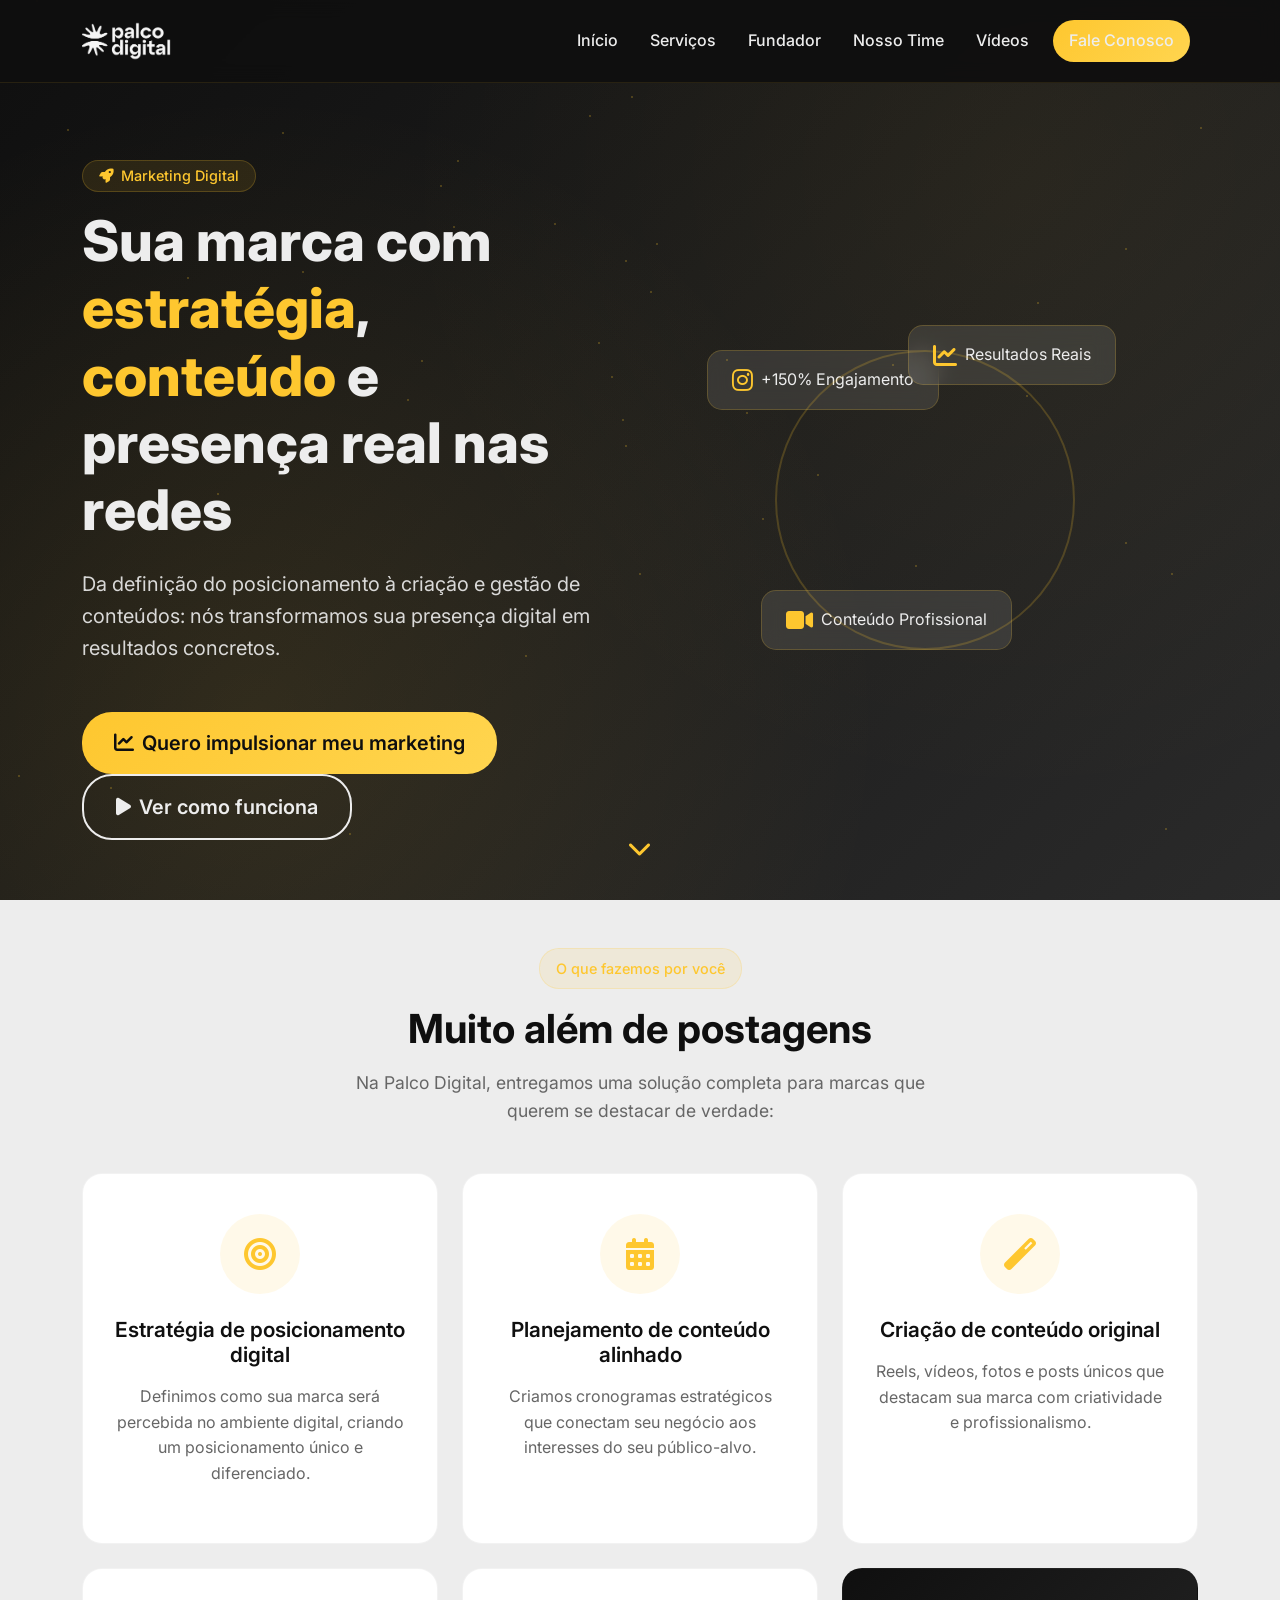
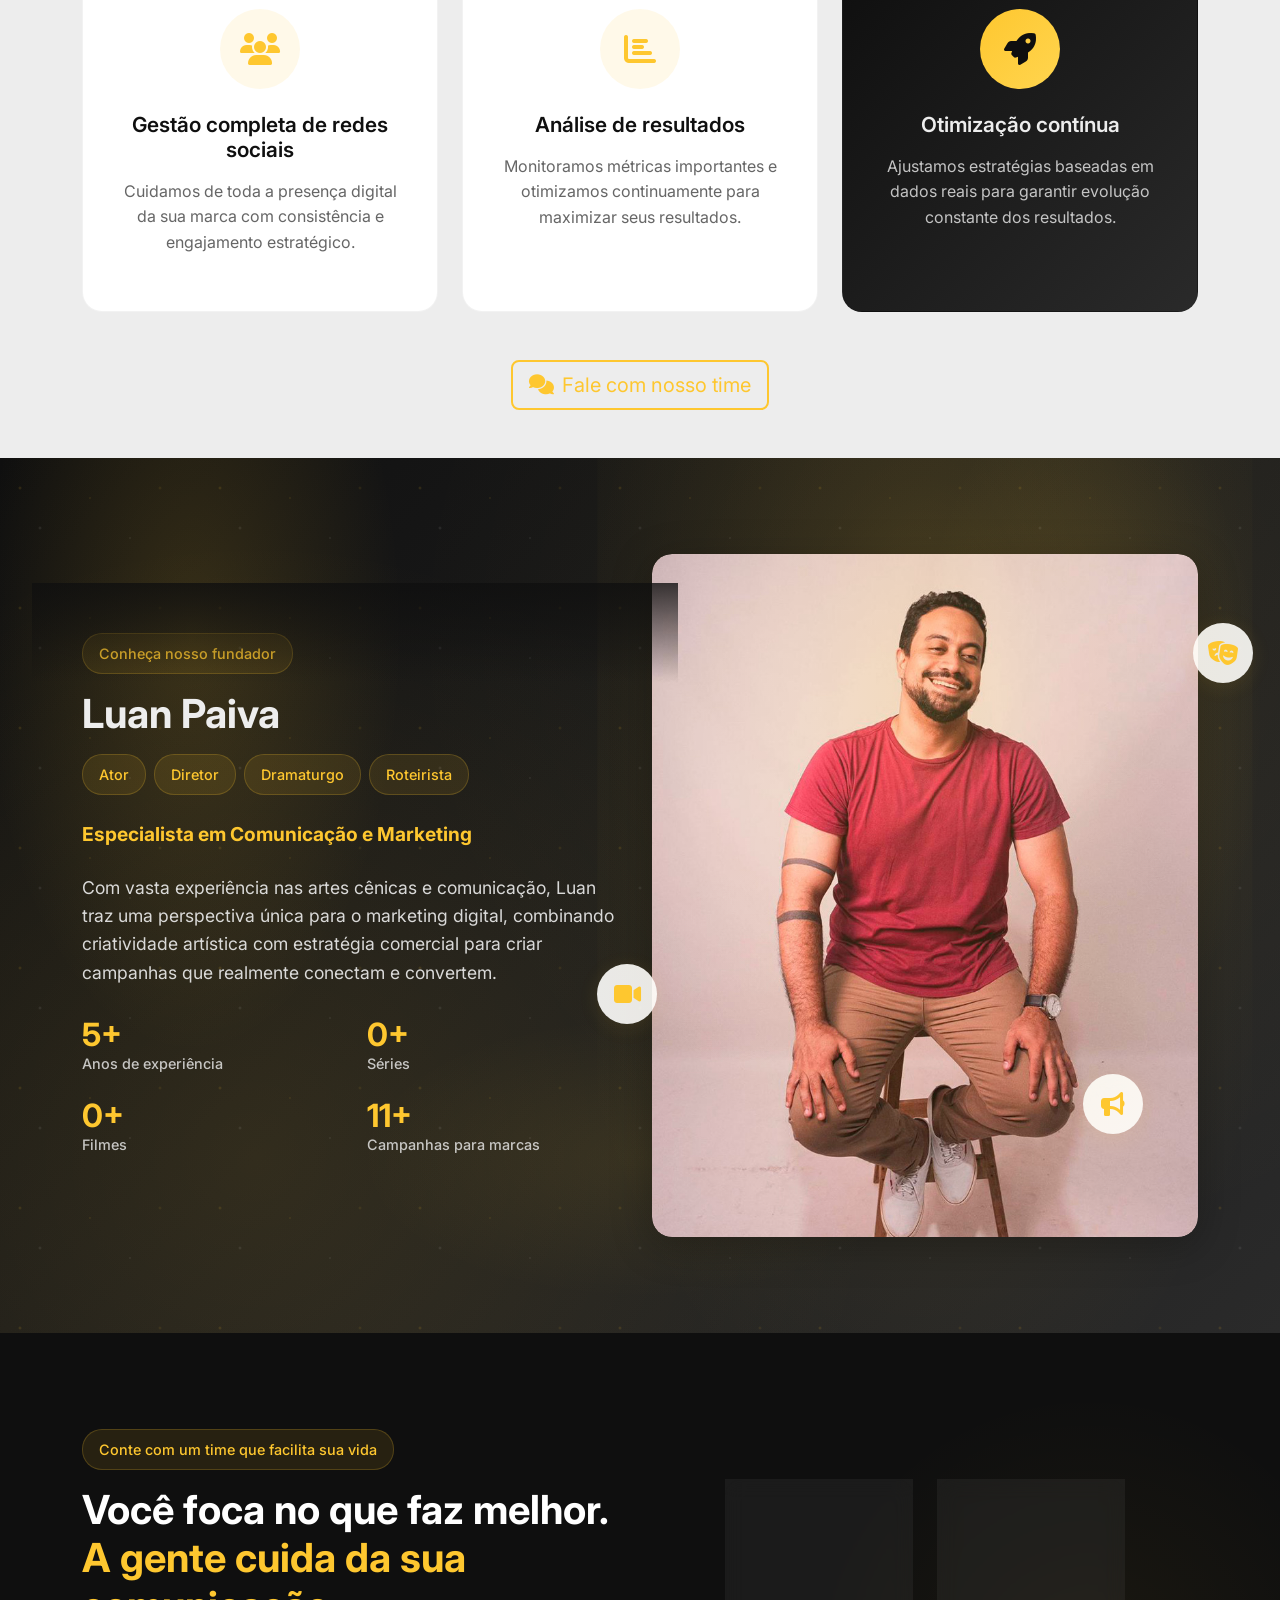
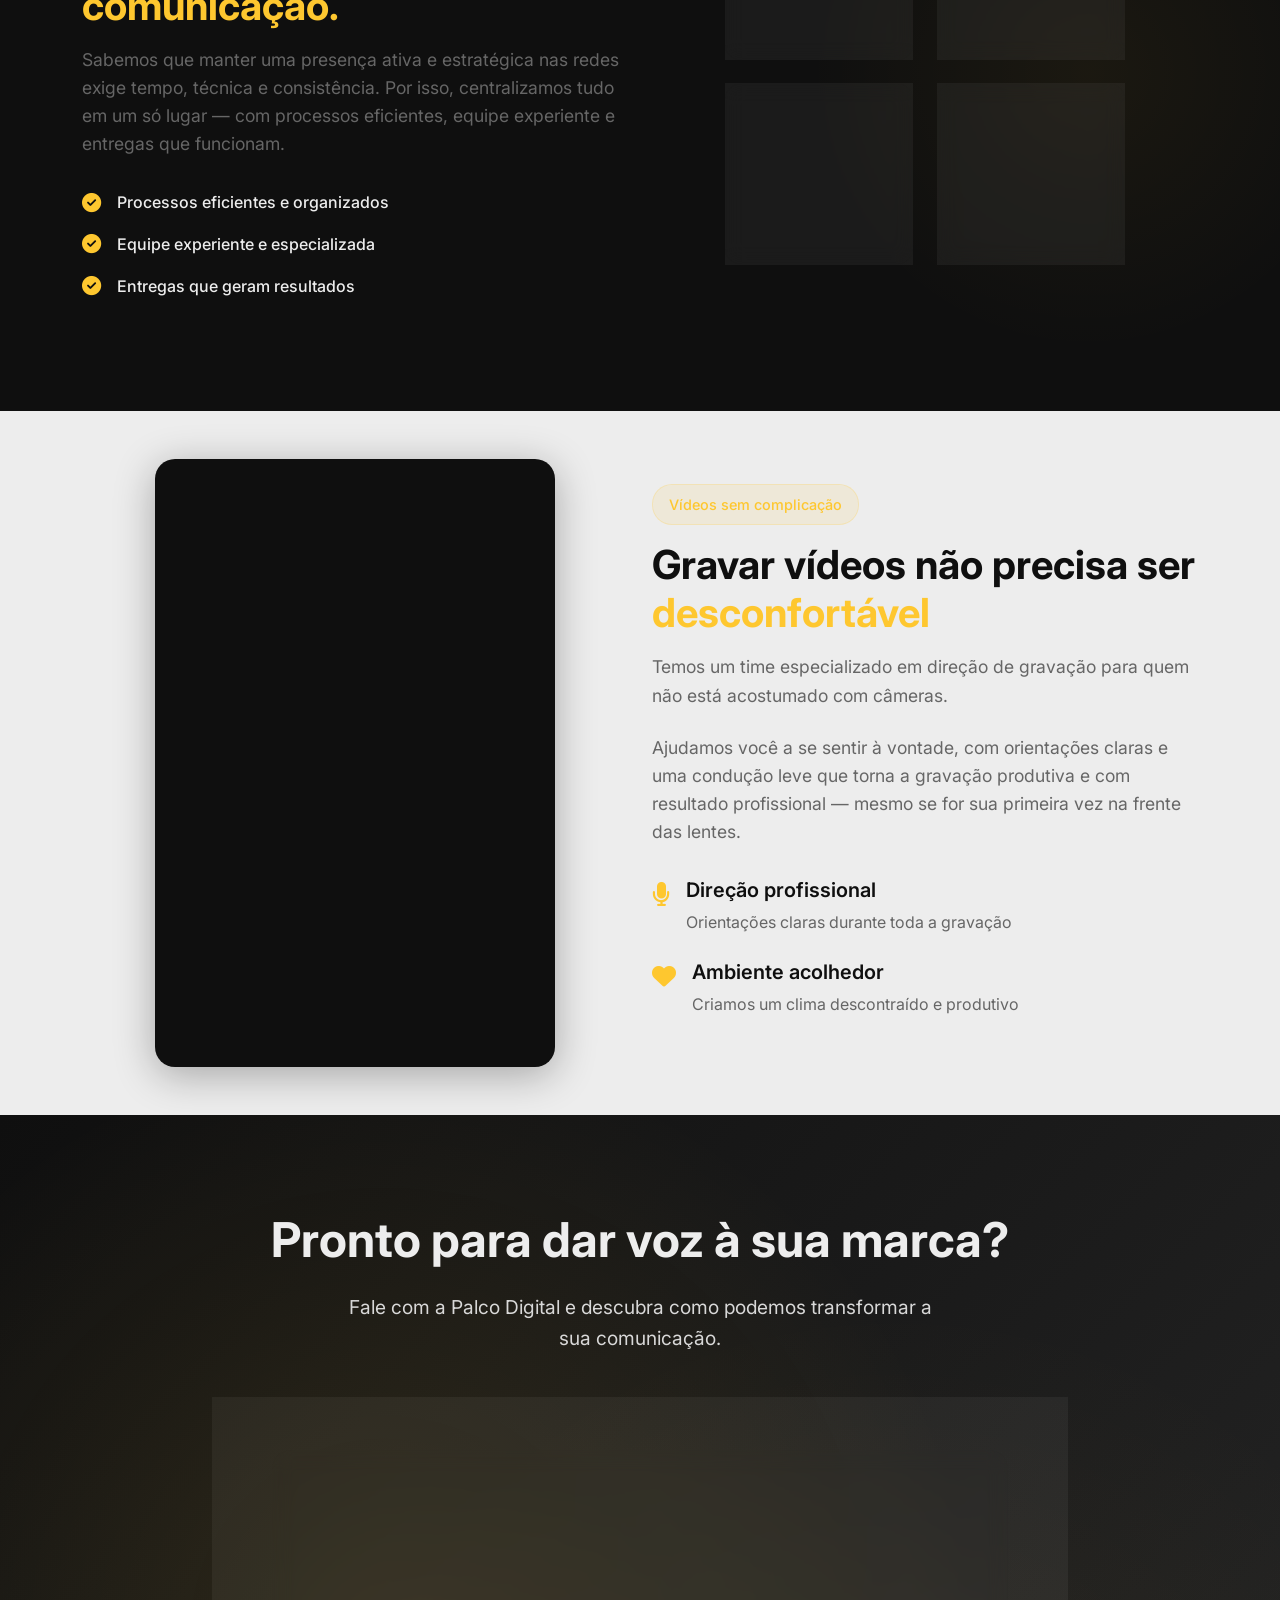
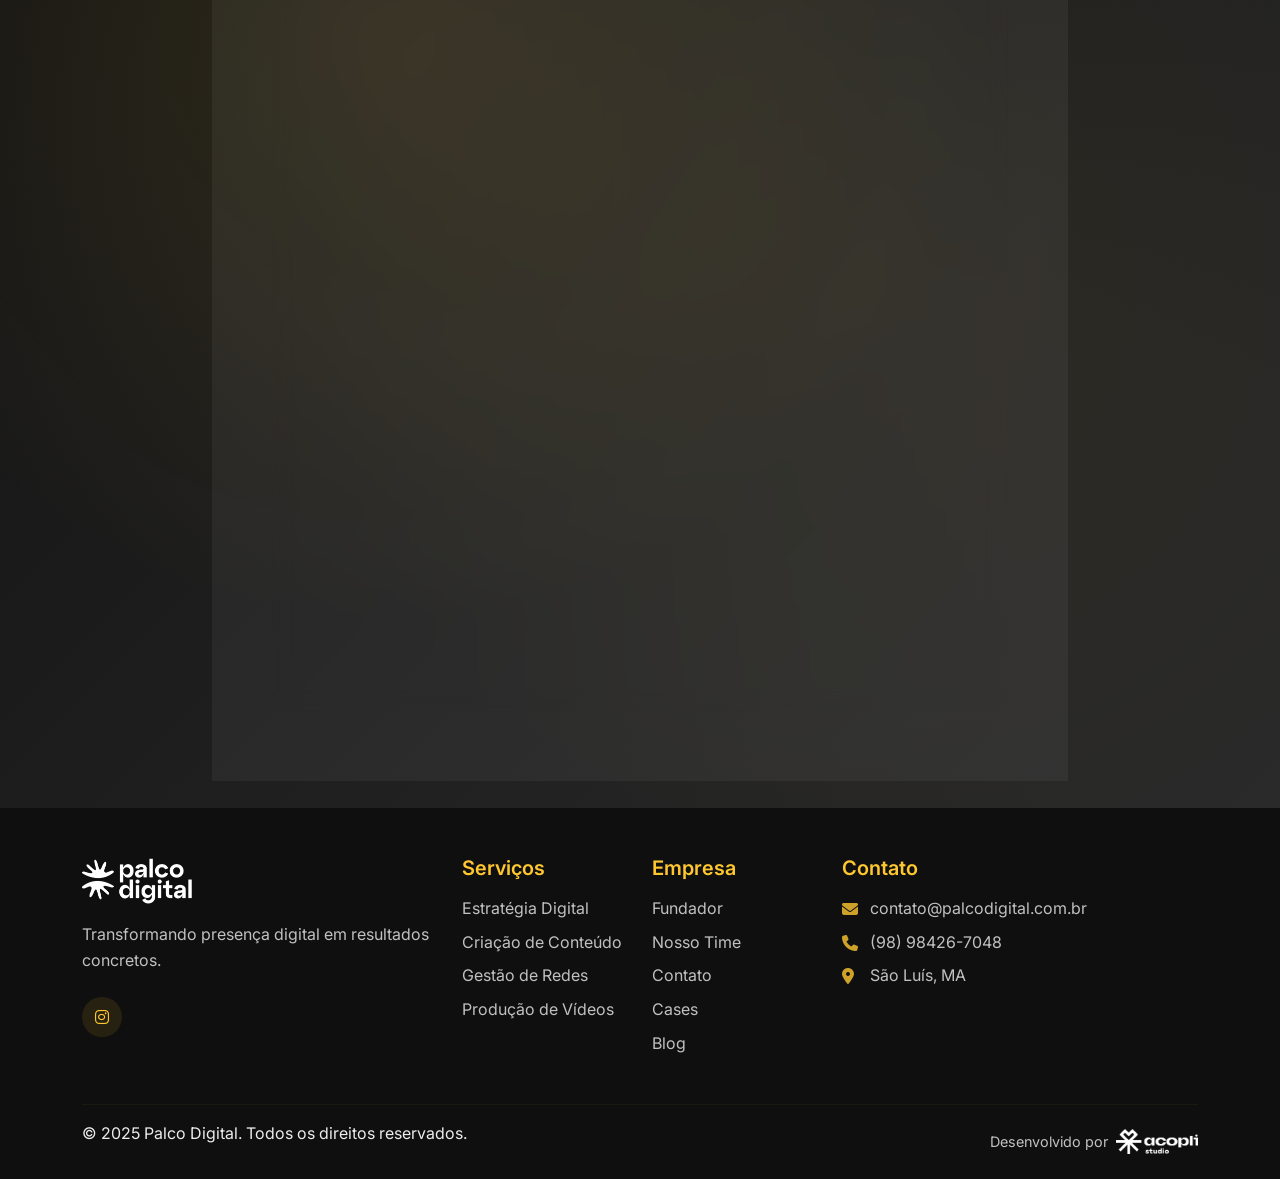
==== commit 4ac0d6ff: "Update index.html" ====
--- a/index.html
+++ b/index.html
@@ -245,7 +245,7 @@
                 <div class="col-lg-6">
                     <div class="team-content">
                         <span class="section-badge">Conte com um time que facilita sua vida</span>
-                        <h2 class="section-title">Você foca no que faz melhor. <span class="text-yellow">A gente cuida da sua comunicação.</span></h2>
+                        <h2 class="section-title" style="color: rgb(255, 255, 255);">Você foca no que faz melhor. <span class="text-yellow">A gente cuida da sua comunicação.</span></h2>
                         <p class="section-text">
                             Sabemos que manter uma presença ativa e estratégica nas redes exige tempo, técnica e consistência. Por isso, centralizamos tudo em um só lugar — com processos eficientes, equipe experiente e entregas que funcionam.
                         </p>
@@ -501,4 +501,4 @@
     <script src="https://cdn.jsdelivr.net/npm/bootstrap@5.3.2/dist/js/bootstrap.bundle.min.js"></script>
     <script src="script.js"></script>
 </body>
-</html>+</html>
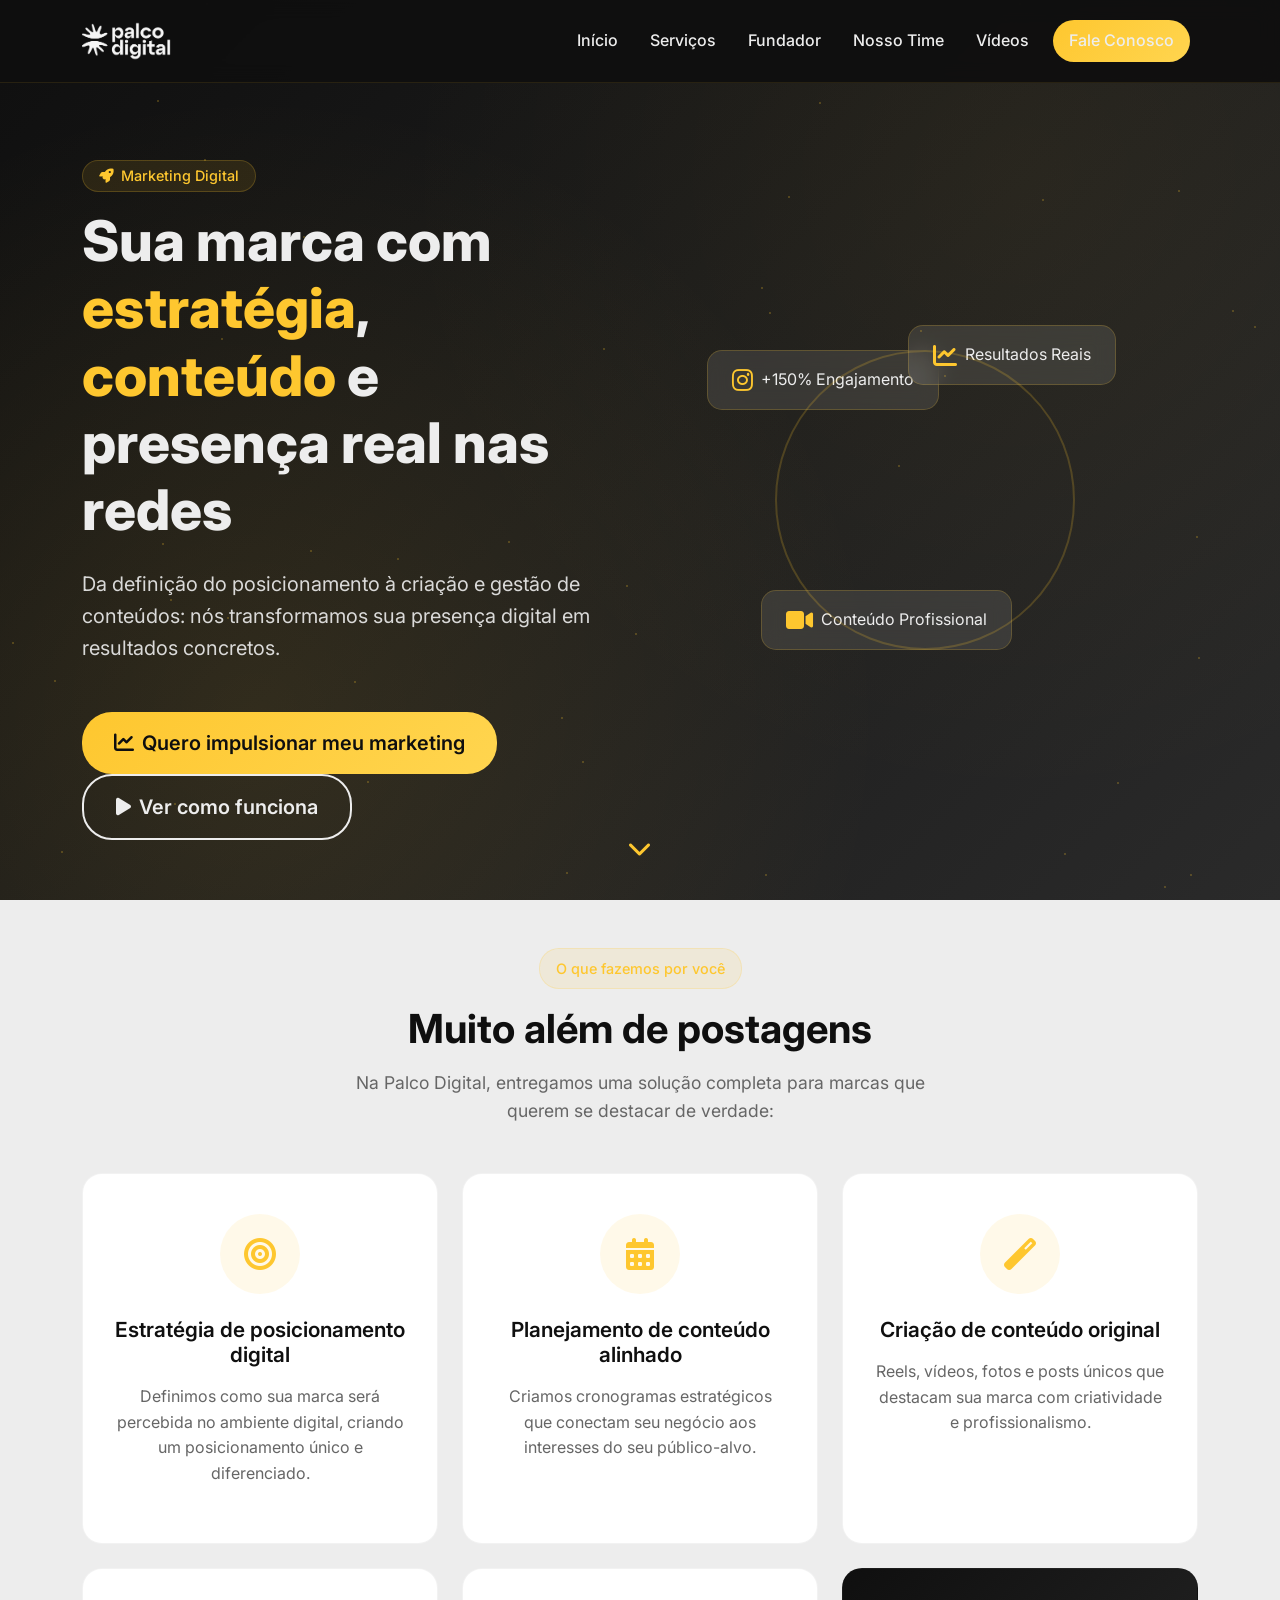
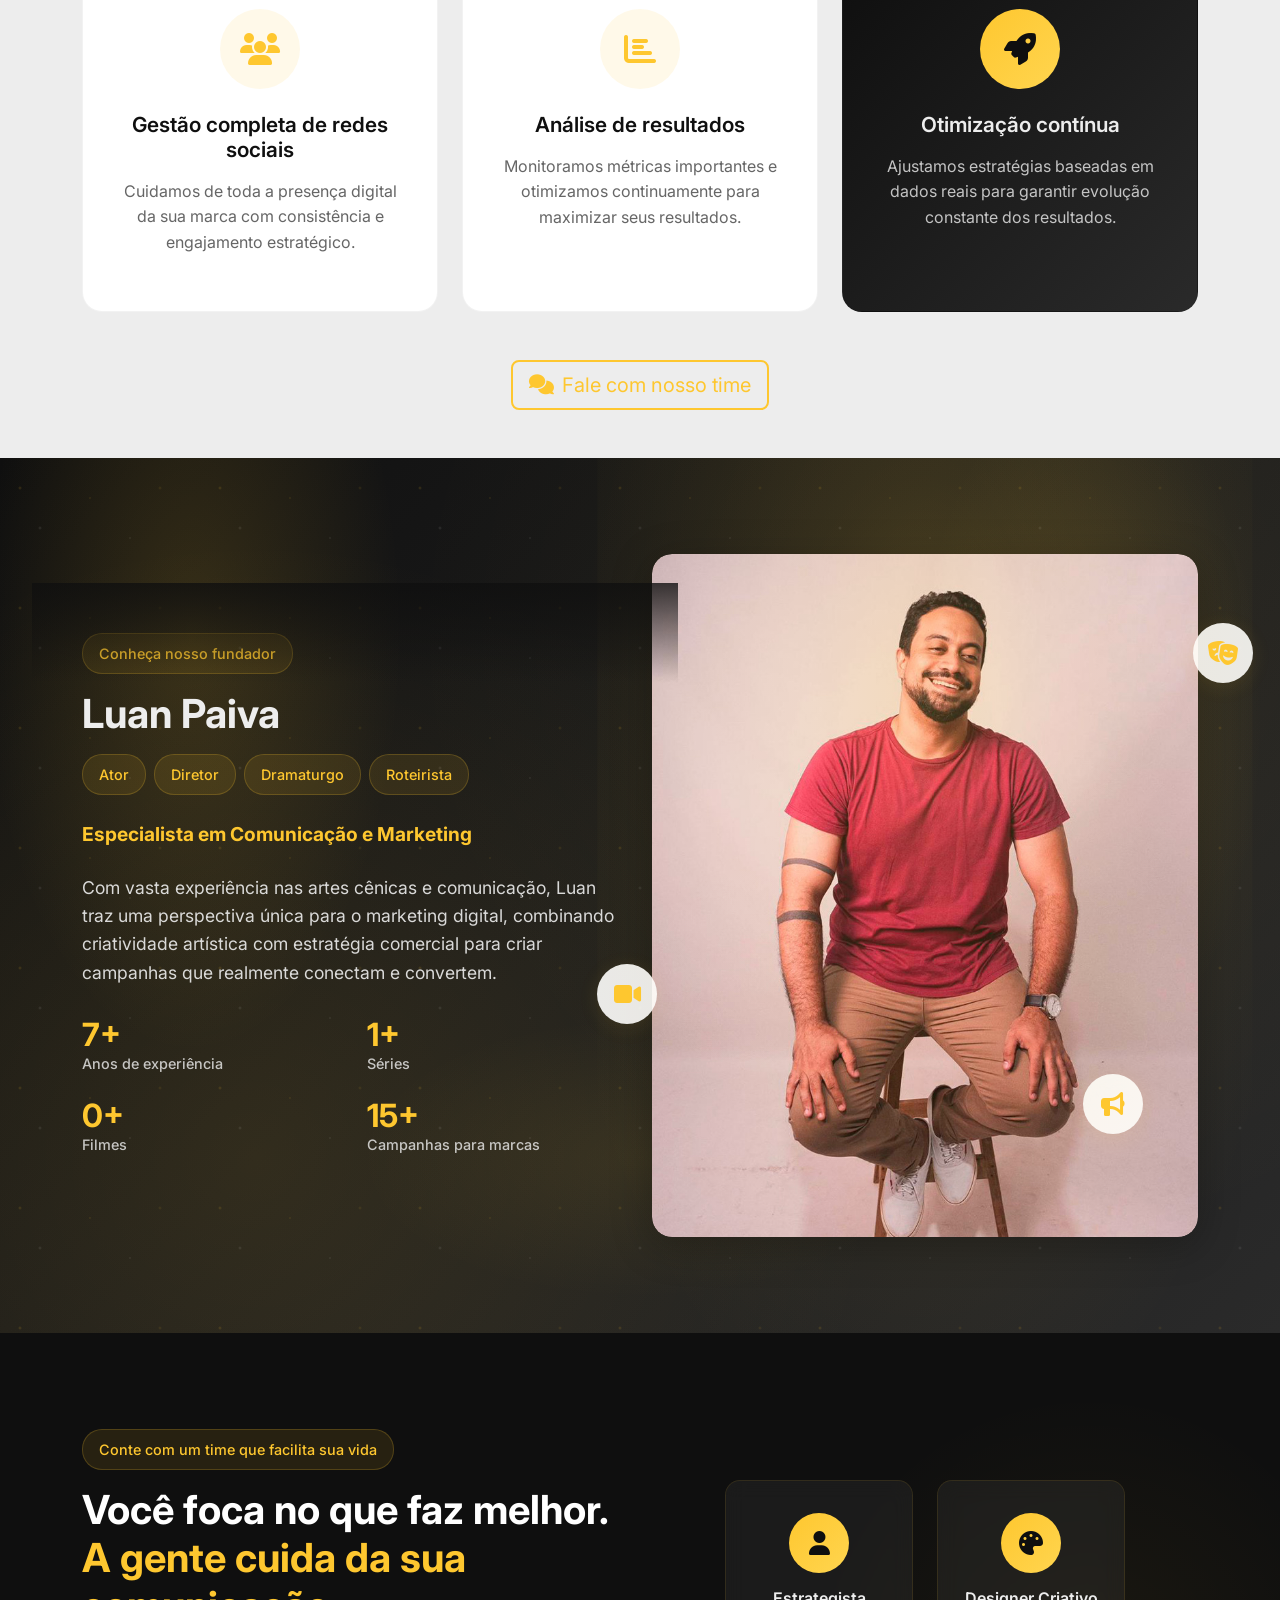
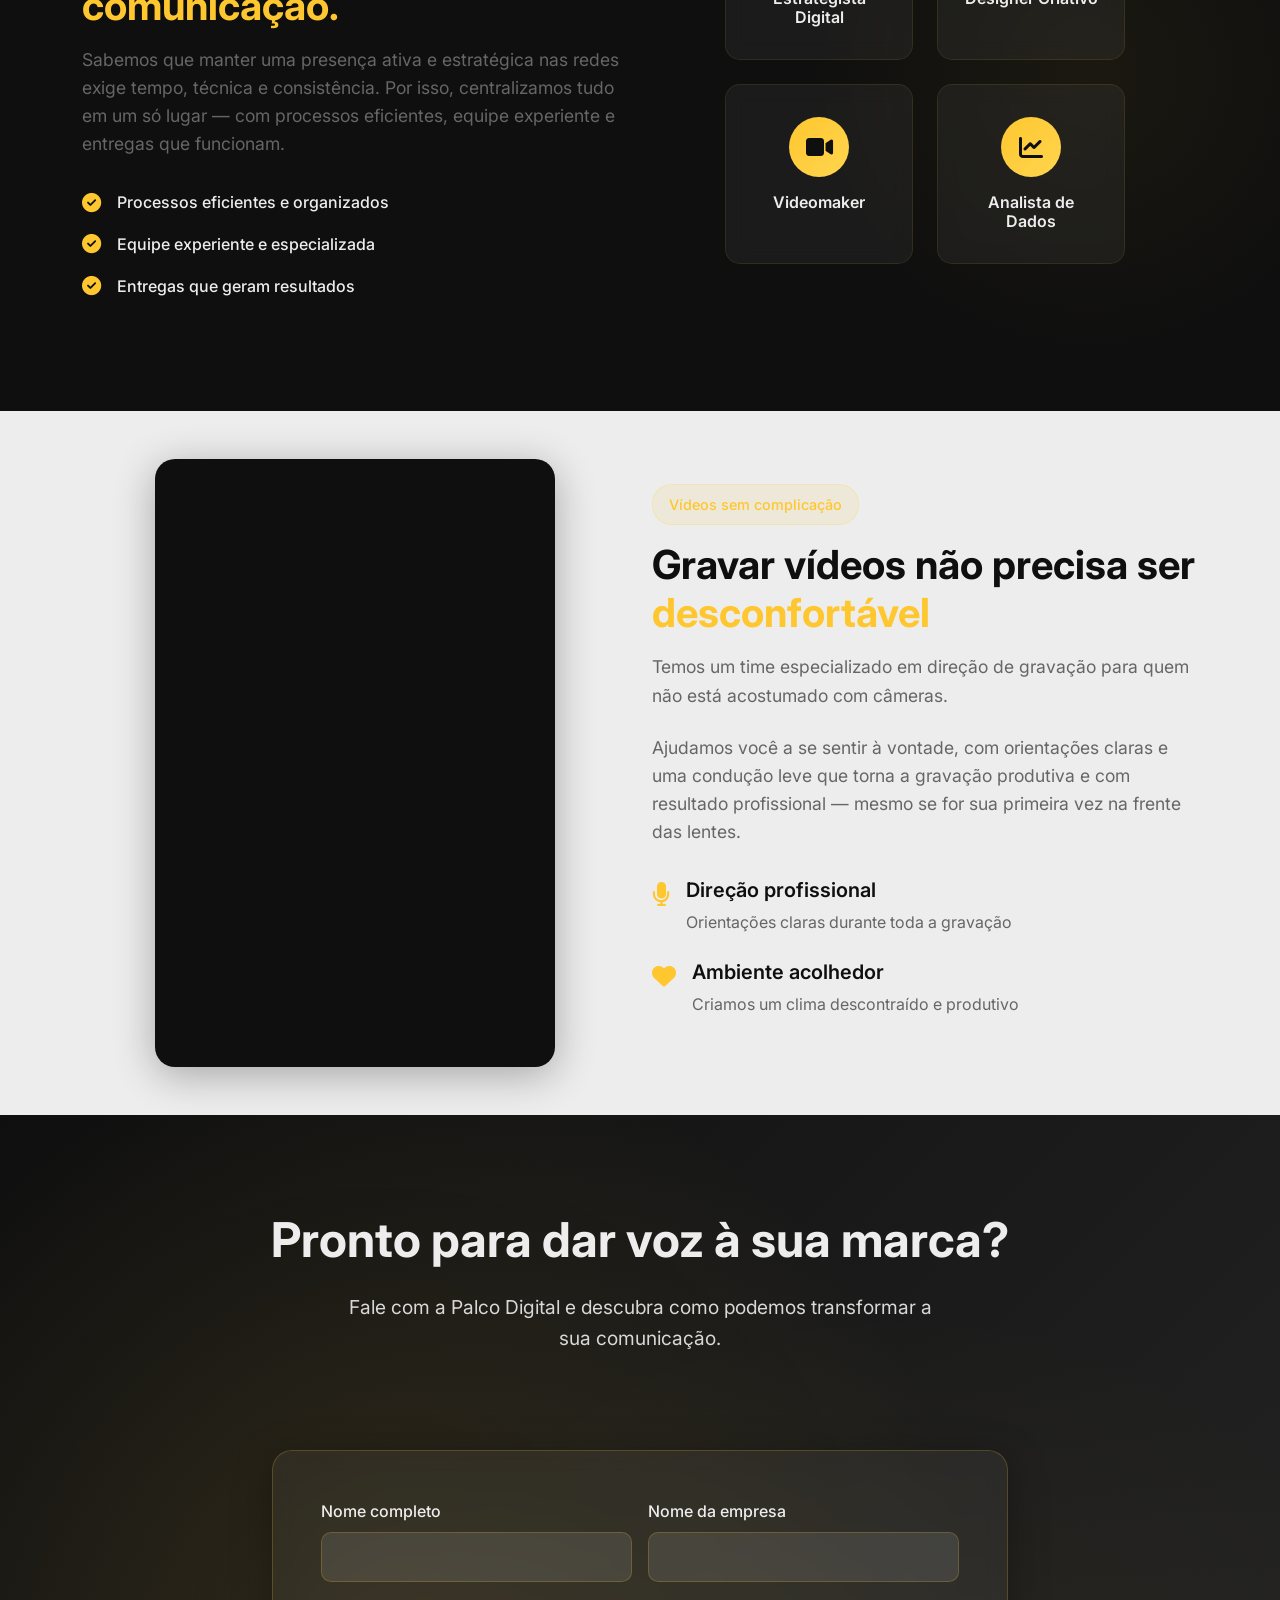
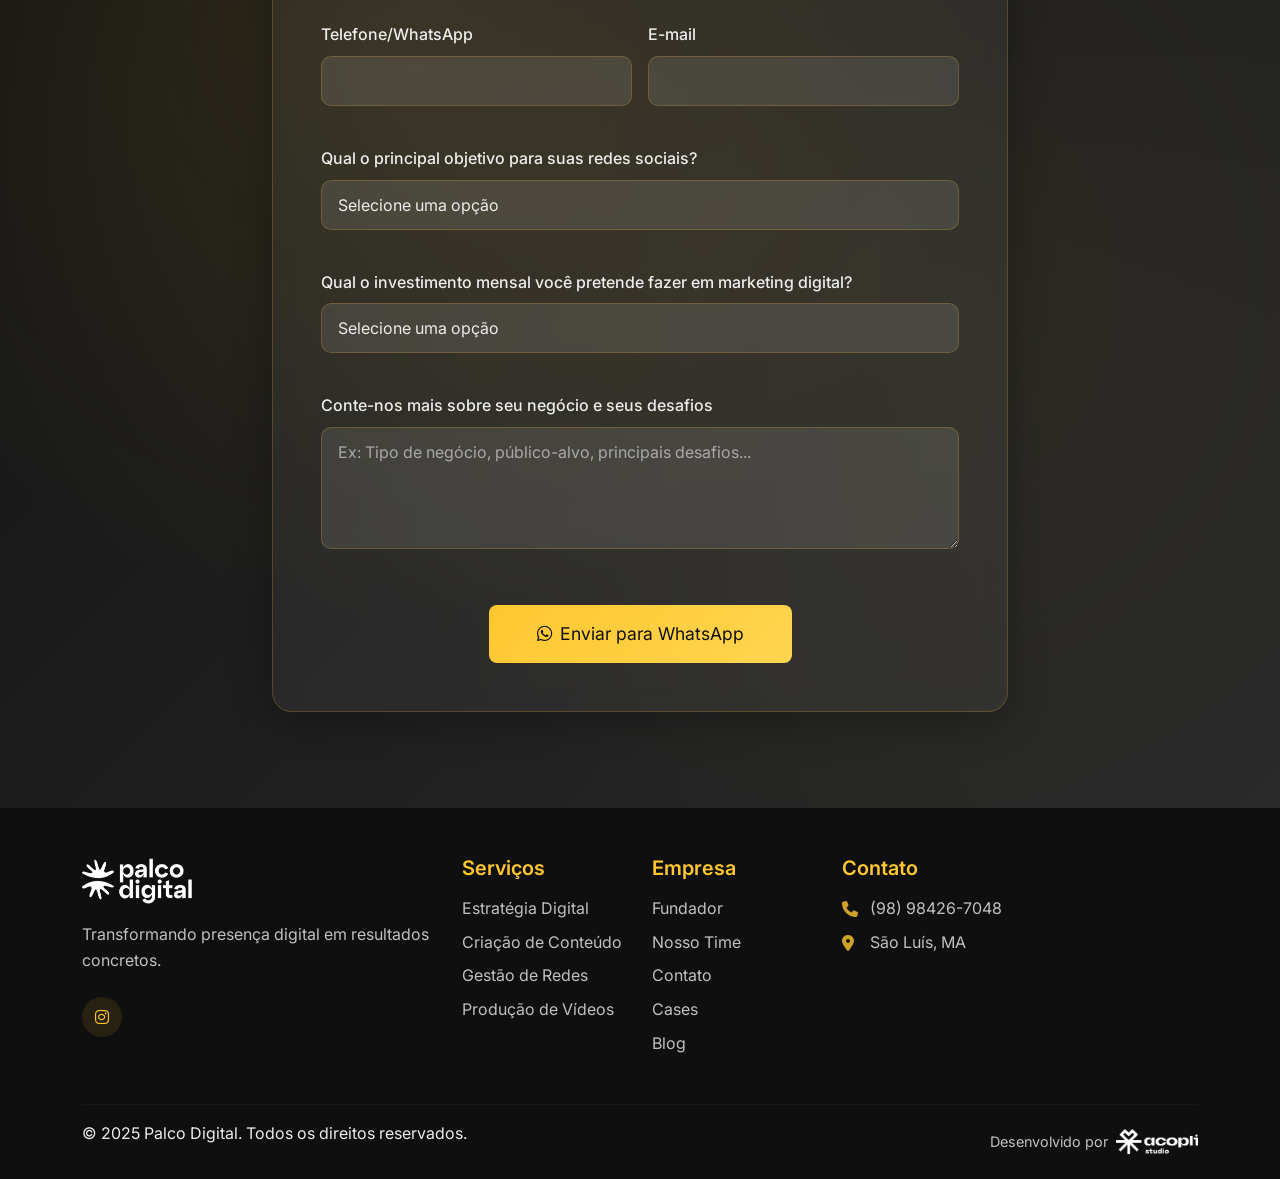
==== commit 3e714382: "Update index.html" ====
--- a/index.html
+++ b/index.html
@@ -475,7 +475,6 @@
                 <div class="col-lg-4">
                     <h5>Contato</h5>
                     <div class="contact-info">
-                        <p><i class="fas fa-envelope me-2"></i>contato@palcodigital.com.br</p>
                         <p><i class="fas fa-phone me-2"></i>(98) 98426-7048</p>
                         <p><i class="fas fa-map-marker-alt me-2"></i>São Luís, MA</p>
                     </div>
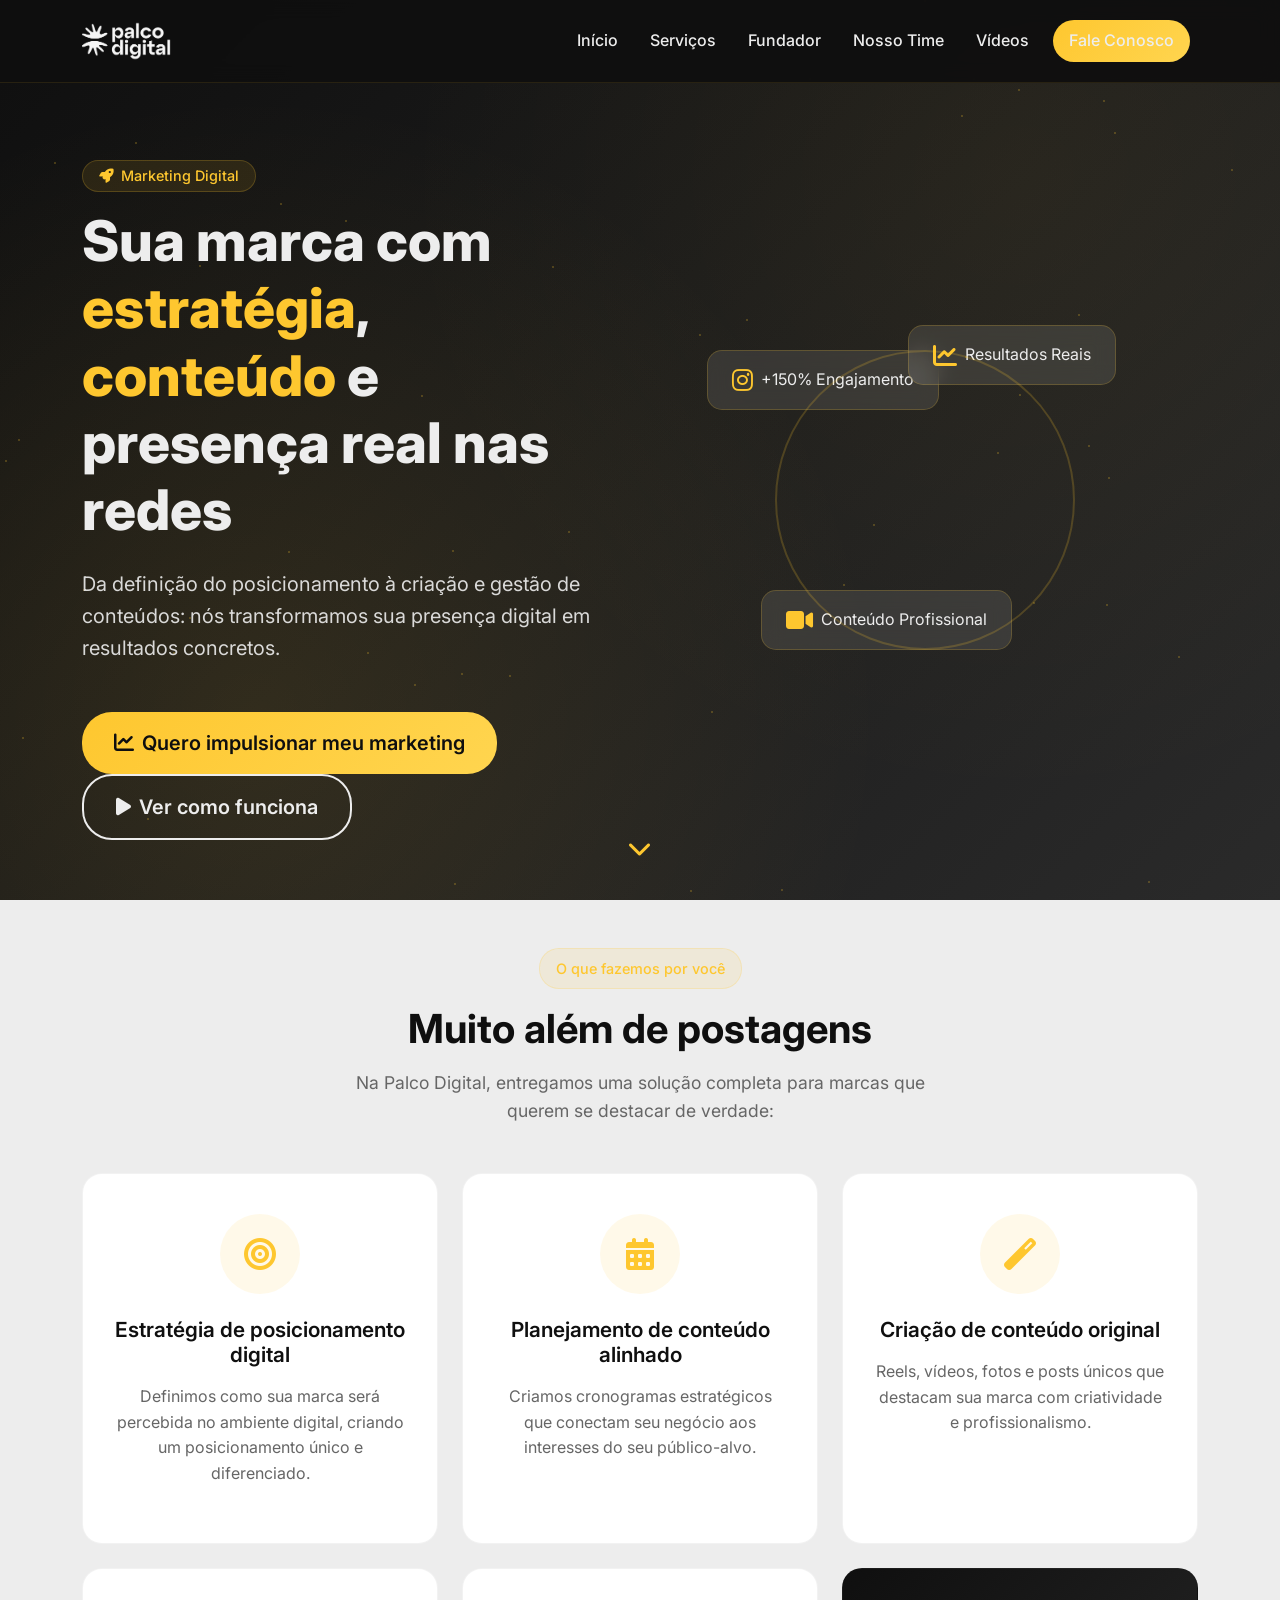
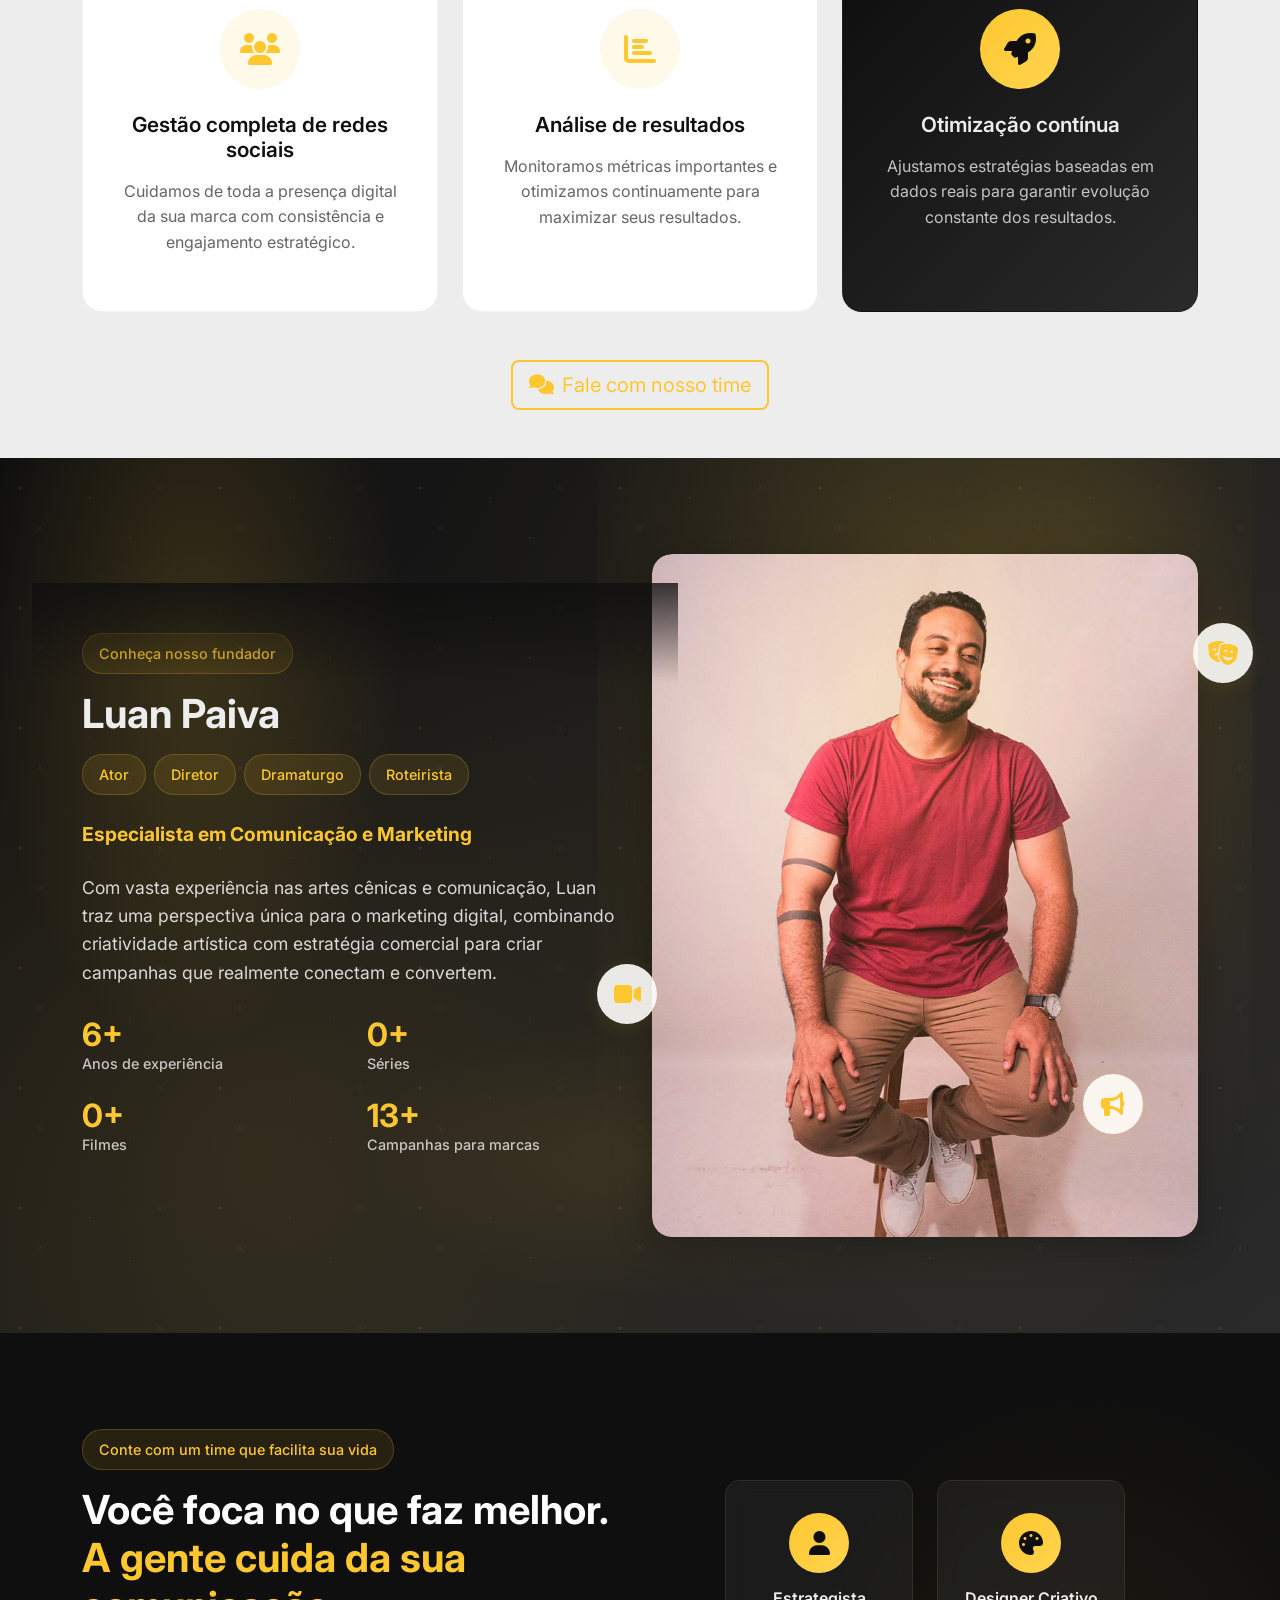
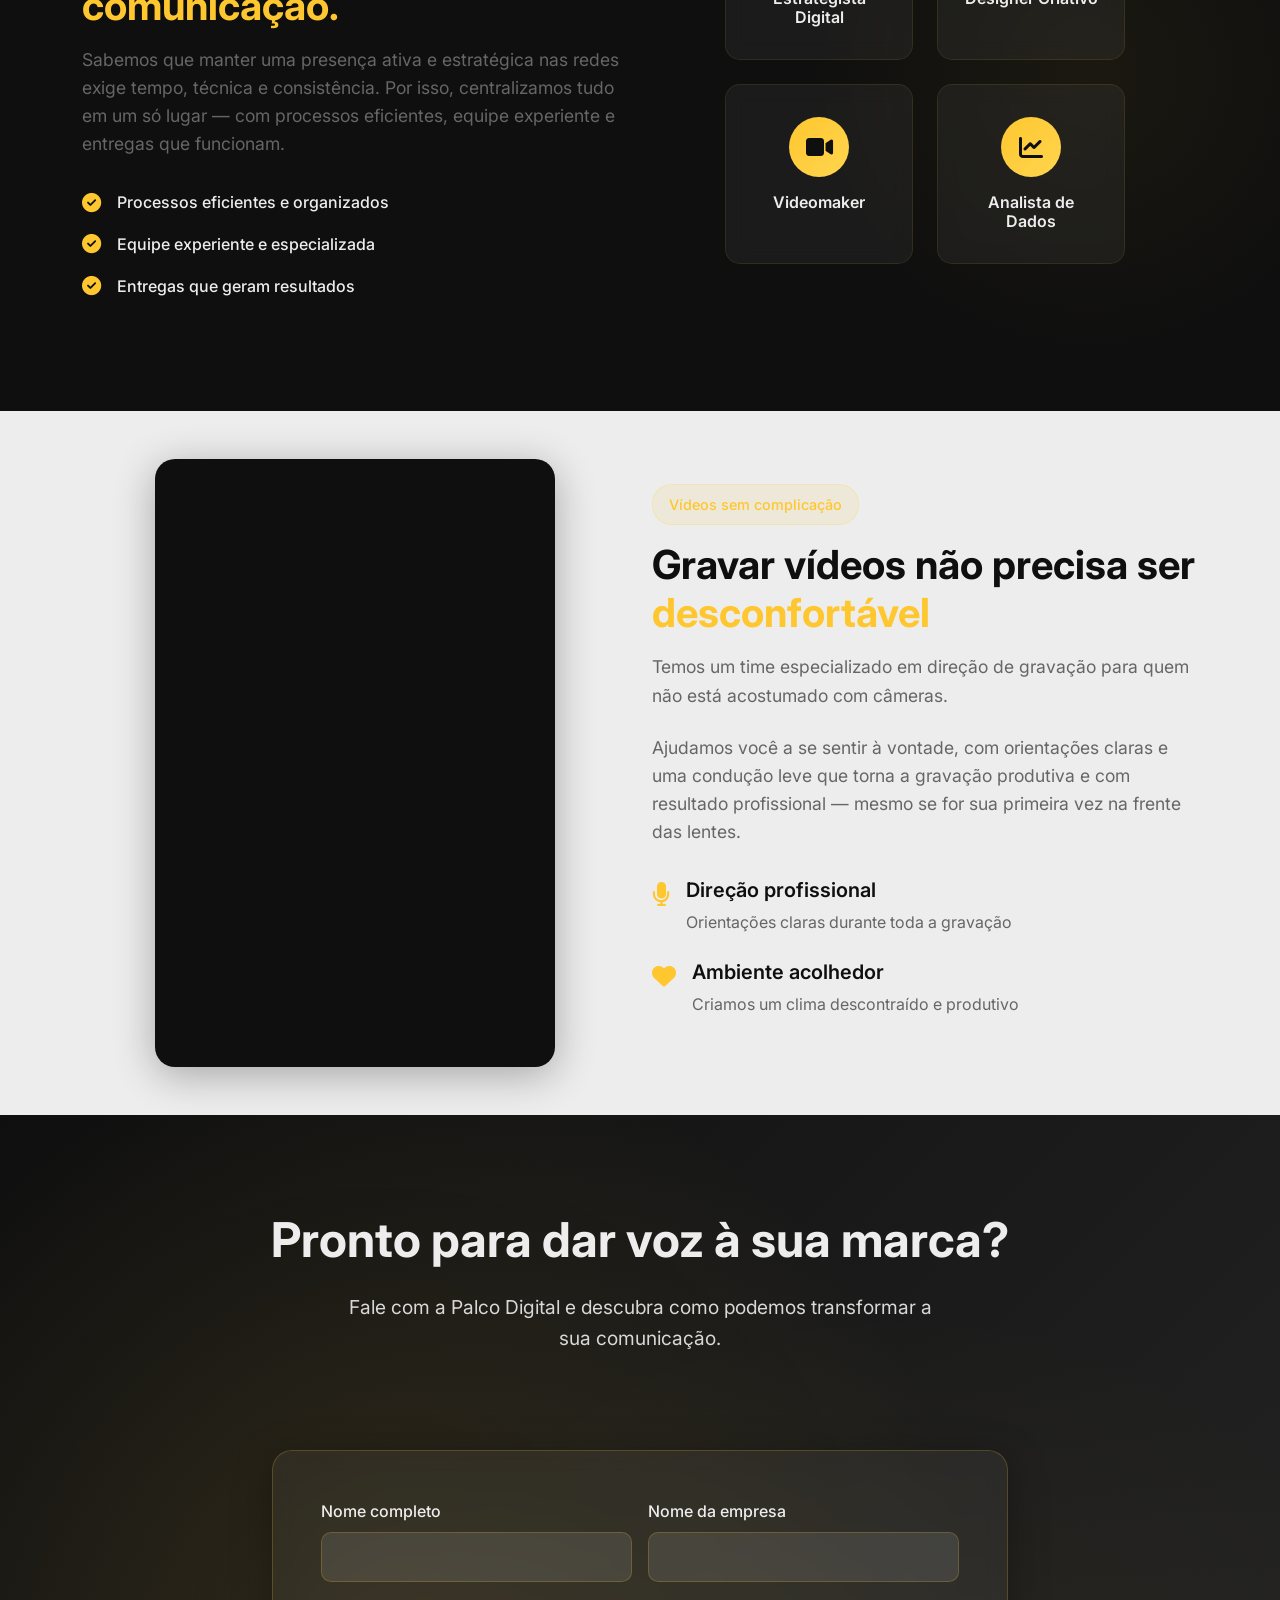
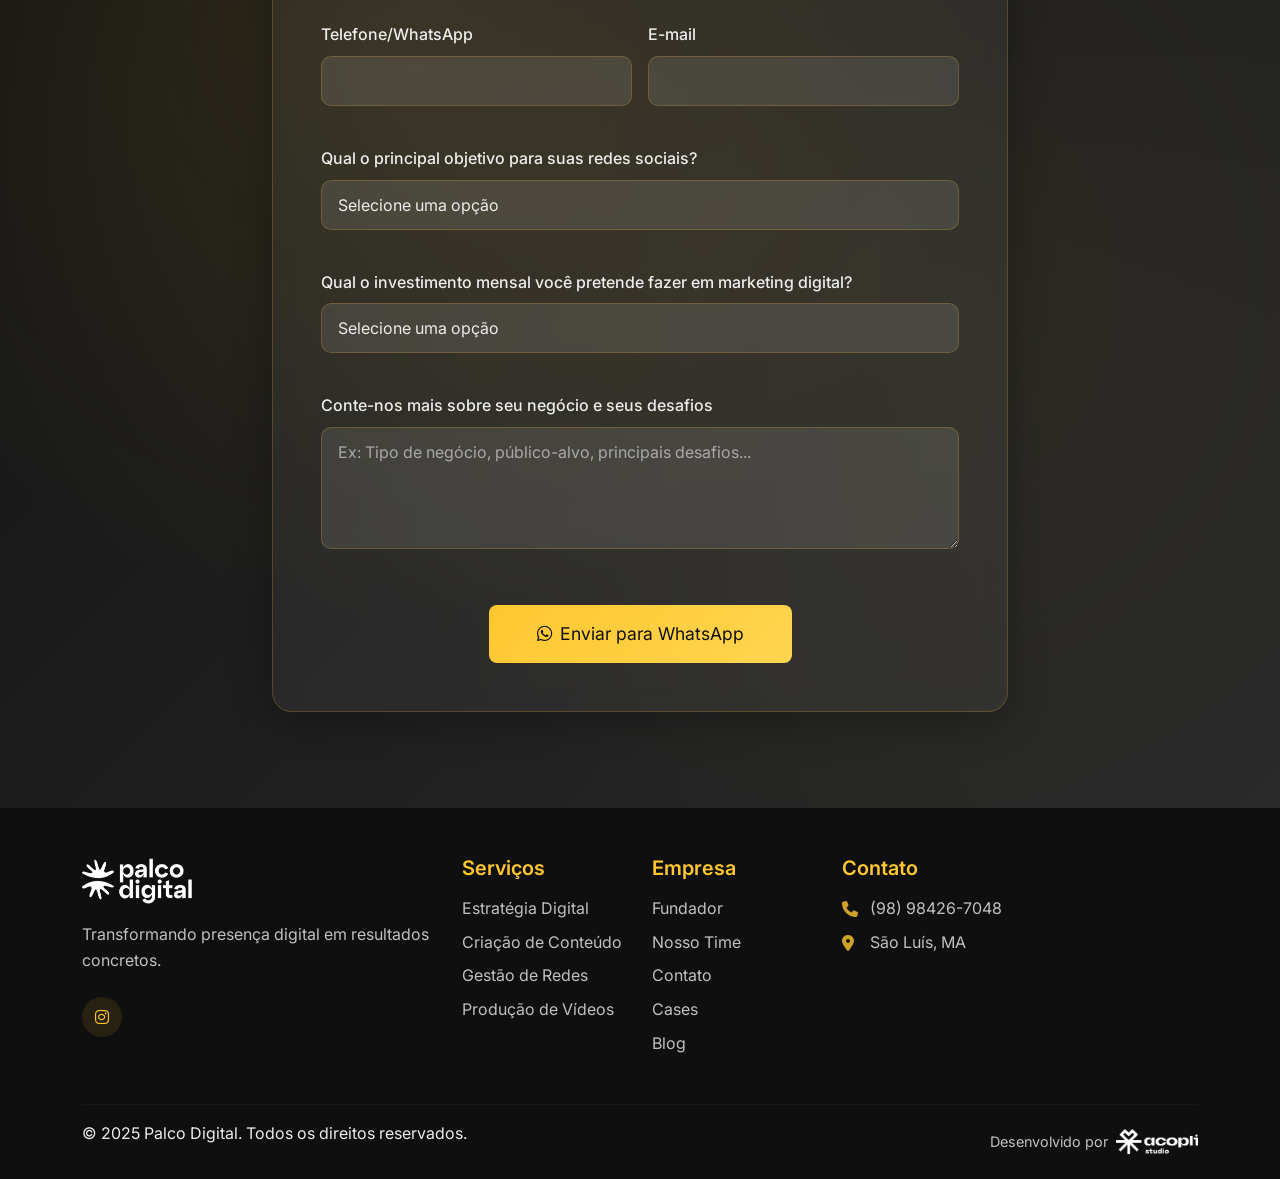
==== commit 1e876c43: "Atualizações de layout e responsividade da Hero Section" ====
--- a/index.html
+++ b/index.html
@@ -1,503 +1,503 @@
-<!DOCTYPE html>
-<html lang="pt-BR">
-<head>
-    <meta charset="UTF-8">
-    <meta name="viewport" content="width=device-width, initial-scale=1.0">
-    <title>Palco Digital - Estratégia, Conteúdo e Presença Real nas Redes</title>
-    <link rel="icon" type="image/png" href="favicon-palcodigital.png">
-    <link href="https://cdn.jsdelivr.net/npm/bootstrap@5.3.2/dist/css/bootstrap.min.css" rel="stylesheet">
-    <link href="https://cdnjs.cloudflare.com/ajax/libs/font-awesome/6.4.0/css/all.min.css" rel="stylesheet">
-    <link href="https://fonts.googleapis.com/css2?family=Inter:wght@300;400;500;600;700;800&display=swap" rel="stylesheet">
-    <link rel="stylesheet" href="style.css">
-</head>
-<body>
-    <!-- Navigation -->
-    <nav class="navbar navbar-expand-lg navbar-dark fixed-top">
-        <div class="container">
-            <a class="navbar-brand" href="#home">
-                <img src="logo-palco-digital.png" alt="Palco Digital" class="navbar-logo">
-            </a>
-            <button class="navbar-toggler" type="button" data-bs-toggle="collapse" data-bs-target="#navbarNav">
-                <span class="navbar-toggler-icon"></span>
-            </button>
-            <div class="collapse navbar-collapse" id="navbarNav">
-                <ul class="navbar-nav ms-auto">
-                    <li class="nav-item">
-                        <a class="nav-link" href="#home">Início</a>
-                    </li>
-                    <li class="nav-item">
-                        <a class="nav-link" href="#servicos">Serviços</a>
-                    </li>
-                    <li class="nav-item">
-                        <a class="nav-link" href="#fundador">Fundador</a>
-                    </li>
-                    <li class="nav-item">
-                        <a class="nav-link" href="#time">Nosso Time</a>
-                    </li>
-                    <li class="nav-item">
-                        <a class="nav-link" href="#videos">Vídeos</a>
-                    </li>
-                    <li class="nav-item">
-                        <a class="nav-link btn-cta-nav ms-2 px-3 py-2" href="#contato">Fale Conosco</a>
-                    </li>
-                </ul>
-            </div>
-        </div>
-    </nav>
-
-    <!-- Hero Section -->
-    <section id="home" class="hero-section">
-        <div class="hero-background"></div>
-        <div class="container">
-            <div class="row align-items-center hero-row">
-                <div class="col-lg-6">
-                    <div class="hero-content">
-                        <span class="badge hero-badge mb-3">
-                            <i class="fas fa-rocket me-2"></i>Marketing Digital
-                        </span>
-                        <h1 class="hero-title mb-4">
-                            Sua marca com <span class="text-yellow">estratégia</span>, <span class="text-yellow">conteúdo</span> e presença real nas redes
-                        </h1>
-                        <p class="hero-subtitle mb-5">
-                            Da definição do posicionamento à criação e gestão de conteúdos: nós transformamos sua presença digital em resultados concretos.
-                        </p>
-                        <div class="hero-cta">
-                            <a href="#contato" class="btn btn-primary btn-lg me-3 pulse-animation">
-                                <i class="fas fa-chart-line me-2"></i>Quero impulsionar meu marketing
-                            </a>
-                            <a href="#servicos" class="btn btn-outline-light btn-lg">
-                                <i class="fas fa-play me-2"></i>Ver como funciona
-                            </a>
-                        </div>
-                    </div>
-                </div>
-                <div class="col-lg-6">
-                    <div class="hero-visual">
-                        <div class="floating-card card-1">
-                            <i class="fab fa-instagram"></i>
-                            <span>+150% Engajamento</span>
-                        </div>
-                        <div class="floating-card card-2">
-                            <i class="fas fa-chart-line"></i>
-                            <span>Resultados Reais</span>
-                        </div>
-                        <div class="floating-card card-3">
-                            <i class="fas fa-video"></i>
-                            <span>Conteúdo Profissional</span>
-                        </div>
-                        <div class="hero-circle"></div>
-                    </div>
-                </div>
-            </div>
-        </div>
-        <div class="hero-scroll">
-            <a href="#servicos">
-                <i class="fas fa-chevron-down"></i>
-            </a>
-        </div>
-    </section>
-
-    <!-- Serviços Section -->
-    <section id="servicos" class="services-section py-5">
-        <div class="container">
-            <div class="row">
-                <div class="col-12 text-center mb-5">
-                    <span class="section-badge">O que fazemos por você</span>
-                    <h2 class="section-title">Muito além de postagens</h2>
-                    <p class="section-subtitle">
-                        Na Palco Digital, entregamos uma solução completa para marcas que querem se destacar de verdade:
-                    </p>
-                </div>
-            </div>
-            <div class="row g-4">
-                <div class="col-lg-4 col-md-6">
-                    <div class="service-card">
-                        <div class="service-icon">
-                            <i class="fas fa-bullseye"></i>
-                        </div>
-                        <h4>Estratégia de posicionamento digital</h4>
-                        <p>Definimos como sua marca será percebida no ambiente digital, criando um posicionamento único e diferenciado.</p>
-                    </div>
-                </div>
-                <div class="col-lg-4 col-md-6">
-                    <div class="service-card">
-                        <div class="service-icon">
-                            <i class="fas fa-calendar-alt"></i>
-                        </div>
-                        <h4>Planejamento de conteúdo alinhado</h4>
-                        <p>Criamos cronogramas estratégicos que conectam seu negócio aos interesses do seu público-alvo.</p>
-                    </div>
-                </div>
-                <div class="col-lg-4 col-md-6">
-                    <div class="service-card">
-                        <div class="service-icon">
-                            <i class="fas fa-magic"></i>
-                        </div>
-                        <h4>Criação de conteúdo original</h4>
-                        <p>Reels, vídeos, fotos e posts únicos que destacam sua marca com criatividade e profissionalismo.</p>
-                    </div>
-                </div>
-                <div class="col-lg-4 col-md-6">
-                    <div class="service-card">
-                        <div class="service-icon">
-                            <i class="fas fa-users"></i>
-                        </div>
-                        <h4>Gestão completa de redes sociais</h4>
-                        <p>Cuidamos de toda a presença digital da sua marca com consistência e engajamento estratégico.</p>
-                    </div>
-                </div>
-                <div class="col-lg-4 col-md-6">
-                    <div class="service-card">
-                        <div class="service-icon">
-                            <i class="fas fa-chart-bar"></i>
-                        </div>
-                        <h4>Análise de resultados</h4>
-                        <p>Monitoramos métricas importantes e otimizamos continuamente para maximizar seus resultados.</p>
-                    </div>
-                </div>
-                <div class="col-lg-4 col-md-6">
-                    <div class="service-card featured">
-                        <div class="service-icon">
-                            <i class="fas fa-rocket"></i>
-                        </div>
-                        <h4>Otimização contínua</h4>
-                        <p>Ajustamos estratégias baseadas em dados reais para garantir evolução constante dos resultados.</p>
-                    </div>
-                </div>
-            </div>
-            <div class="row mt-5">
-                <div class="col-12 text-center">
-                    <a href="#contato" class="btn btn-outline-primary btn-lg">
-                        <i class="fas fa-comments me-2"></i>Fale com nosso time
-                    </a>
-                </div>
-            </div>
-        </div>
-    </section>
-
-    <!-- Fundador Section -->
-    <section id="fundador" class="founder-section">
-        <div class="theater-dust"></div>
-        <div class="container">
-            <div class="row align-items-center">
-                <div class="col-lg-6">
-                    <div class="founder-content">
-                        <span class="section-badge">Conheça nosso fundador</span>
-                        <h2 class="section-title">Luan Paiva</h2>
-                        <div class="founder-roles">
-                            <span class="role-badge">Ator</span>
-                            <span class="role-badge">Diretor</span>
-                            <span class="role-badge">Dramaturgo</span>
-                            <span class="role-badge">Roteirista</span>
-                        </div>
-                        <p class="founder-description">
-                            <strong>Especialista em Comunicação e Marketing</strong>
-                        </p>
-                        <p class="section-text">
-                            Com vasta experiência nas artes cênicas e comunicação, Luan traz uma perspectiva única para o marketing digital, combinando criatividade artística com estratégia comercial para criar campanhas que realmente conectam e convertem.
-                        </p>
-                        <div class="founder-stats">
-                            <div class="stat-item">
-                                <span class="stat-number">20+</span>
-                                <span class="stat-label">Anos de experiência</span>
-                            </div>
-                            <div class="stat-item">
-                                <span class="stat-number">3</span>
-                                <span class="stat-label">Séries</span>
-                            </div>
-                            <div class="stat-item">
-                                <span class="stat-number">2</span>
-                                <span class="stat-label">Filmes</span>
-                            </div>
-                            <div class="stat-item">
-                                <span class="stat-number">50+</span>
-                                <span class="stat-label">Campanhas para marcas</span>
-                            </div>
-                        </div>
-                    </div>
-                </div>
-                <div class="col-lg-6">
-                    <div class="founder-visual">
-                        <div class="founder-image-container">
-                            <img src="luan-paiva.jpg" alt="Luan Paiva - Fundador da Palco Digital" class="founder-image">
-                        </div>
-                        <div class="floating-elements">
-                            <div class="floating-element element-1">
-                                <i class="fas fa-theater-masks"></i>
-                            </div>
-                            <div class="floating-element element-2">
-                                <i class="fas fa-video"></i>
-                            </div>
-                            <div class="floating-element element-3">
-                                <i class="fas fa-bullhorn"></i>
-                            </div>
-                        </div>
-                    </div>
-                </div>
-            </div>
-        </div>
-    </section>
-
-    <!-- Team Section -->
-    <section id="time" class="team-section">
-        <div class="container">
-            <div class="row align-items-center">
-                <div class="col-lg-6">
-                    <div class="team-content">
-                        <span class="section-badge">Conte com um time que facilita sua vida</span>
-                        <h2 class="section-title" style="color: rgb(255, 255, 255);">Você foca no que faz melhor. <span class="text-yellow">A gente cuida da sua comunicação.</span></h2>
-                        <p class="section-text">
-                            Sabemos que manter uma presença ativa e estratégica nas redes exige tempo, técnica e consistência. Por isso, centralizamos tudo em um só lugar — com processos eficientes, equipe experiente e entregas que funcionam.
-                        </p>
-                        <div class="team-benefits">
-                            <div class="benefit-item">
-                                <i class="fas fa-check-circle"></i>
-                                <span>Processos eficientes e organizados</span>
-                            </div>
-                            <div class="benefit-item">
-                                <i class="fas fa-check-circle"></i>
-                                <span>Equipe experiente e especializada</span>
-                            </div>
-                            <div class="benefit-item">
-                                <i class="fas fa-check-circle"></i>
-                                <span>Entregas que geram resultados</span>
-                            </div>
-                        </div>
-                    </div>
-                </div>
-                <div class="col-lg-6">
-                    <div class="team-visual">
-                        <div class="team-grid">
-                            <div class="team-card">
-                                <div class="team-avatar">
-                                    <i class="fas fa-user"></i>
-                                </div>
-                                <h5>Estrategista Digital</h5>
-                            </div>
-                            <div class="team-card">
-                                <div class="team-avatar">
-                                    <i class="fas fa-palette"></i>
-                                </div>
-                                <h5>Designer Criativo</h5>
-                            </div>
-                            <div class="team-card">
-                                <div class="team-avatar">
-                                    <i class="fas fa-video"></i>
-                                </div>
-                                <h5>Videomaker</h5>
-                            </div>
-                            <div class="team-card">
-                                <div class="team-avatar">
-                                    <i class="fas fa-chart-line"></i>
-                                </div>
-                                <h5>Analista de Dados</h5>
-                            </div>
-                        </div>
-                    </div>
-                </div>
-            </div>
-        </div>
-    </section>
-
-    <!-- Videos Section -->
-    <section id="videos" class="videos-section py-5">
-        <div class="container">
-            <div class="row align-items-center">
-                <div class="col-lg-6">
-                    <div class="videos-visual">
-                        <div class="video-container">
-                            <iframe 
-                                src="https://www.youtube.com/embed/ONgrIfqyHzE" 
-                                title="Como gravamos vídeos sem complicação" 
-                                frameborder="0" 
-                                allow="accelerometer; autoplay; clipboard-write; encrypted-media; gyroscope; picture-in-picture; web-share" 
-                                allowfullscreen
-                                class="youtube-video">
-                            </iframe>
-                        </div>
-                    </div>
-                </div>
-                <div class="col-lg-6">
-                    <div class="videos-content">
-                        <span class="section-badge">Vídeos sem complicação</span>
-                        <h2 class="section-title">Gravar vídeos não precisa ser <span class="text-yellow">desconfortável</span></h2>
-                        <p class="section-text">
-                            Temos um time especializado em direção de gravação para quem não está acostumado com câmeras.
-                        </p>
-                        <p class="section-text">
-                            Ajudamos você a se sentir à vontade, com orientações claras e uma condução leve que torna a gravação produtiva e com resultado profissional — mesmo se for sua primeira vez na frente das lentes.
-                        </p>
-                        <div class="videos-features">
-                            <div class="feature-item">
-                                <i class="fas fa-microphone"></i>
-                                <div>
-                                    <h5>Direção profissional</h5>
-                                    <p>Orientações claras durante toda a gravação</p>
-                                </div>
-                            </div>
-                            <div class="feature-item">
-                                <i class="fas fa-heart"></i>
-                                <div>
-                                    <h5>Ambiente acolhedor</h5>
-                                    <p>Criamos um clima descontraído e produtivo</p>
-                                </div>
-                            </div>
-                        </div>
-                    </div>
-                </div>
-            </div>
-        </div>
-    </section>
-
-    <!-- CTA Final Section -->
-    <section id="contato" class="cta-section">
-        <div class="cta-background"></div>
-        <div class="container">
-            <div class="row">
-                <div class="col-12 text-center mb-5">
-                    <div class="cta-content">
-                        <h2 class="cta-title">Pronto para dar voz à sua marca?</h2>
-                        <p class="cta-subtitle">
-                            Fale com a Palco Digital e descubra como podemos transformar a sua comunicação.
-                        </p>
-                    </div>
-                </div>
-            </div>
-            <div class="row justify-content-center">
-                <div class="col-lg-8">
-                    <div class="contact-form-wrapper">
-                        <form id="contactForm" class="contact-form">
-                            <div class="row g-3">
-                                <div class="col-md-6">
-                                    <div class="form-group">
-                                        <label for="nome">Nome completo</label>
-                                        <input type="text" id="nome" name="nome" class="form-control" required>
-                                    </div>
-                                </div>
-                                <div class="col-md-6">
-                                    <div class="form-group">
-                                        <label for="empresa">Nome da empresa</label>
-                                        <input type="text" id="empresa" name="empresa" class="form-control" required>
-                                    </div>
-                                </div>
-                                <div class="col-md-6">
-                                    <div class="form-group">
-                                        <label for="telefone">Telefone/WhatsApp</label>
-                                        <input type="tel" id="telefone" name="telefone" class="form-control" required>
-                                    </div>
-                                </div>
-                                <div class="col-md-6">
-                                    <div class="form-group">
-                                        <label for="email">E-mail</label>
-                                        <input type="email" id="email" name="email" class="form-control" required>
-                                    </div>
-                                </div>
-                                <div class="col-12">
-                                    <div class="form-group">
-                                        <label for="objetivo">Qual o principal objetivo para suas redes sociais?</label>
-                                        <select id="objetivo" name="objetivo" class="form-control" required>
-                                            <option value="">Selecione uma opção</option>
-                                            <option value="aumentar-vendas">Aumentar vendas</option>
-                                            <option value="gerar-leads">Gerar leads</option>
-                                            <option value="brand-awareness">Aumentar reconhecimento da marca</option>
-                                            <option value="engajamento">Melhorar engajamento</option>
-                                            <option value="presenca-digital">Criar presença digital</option>
-                                            <option value="outro">Outro</option>
-                                        </select>
-                                    </div>
-                                </div>
-                                <div class="col-12">
-                                    <div class="form-group">
-                                        <label for="investimento">Qual o investimento mensal você pretende fazer em marketing digital?</label>
-                                        <select id="investimento" name="investimento" class="form-control" required>
-                                            <option value="">Selecione uma opção</option>
-                                            <option value="ate-2k">Até R$ 2.000</option>
-                                            <option value="2k-5k">R$ 2.000 a R$ 5.000</option>
-                                            <option value="5k-10k">R$ 5.000 a R$ 10.000</option>
-                                            <option value="10k-mais">Acima de R$ 10.000</option>
-                                            <option value="avaliar">Preciso avaliar</option>
-                                        </select>
-                                    </div>
-                                </div>
-                                <div class="col-12">
-                                    <div class="form-group">
-                                        <label for="mensagem">Conte-nos mais sobre seu negócio e seus desafios</label>
-                                        <textarea id="mensagem" name="mensagem" class="form-control" rows="4" placeholder="Ex: Tipo de negócio, público-alvo, principais desafios..."></textarea>
-                                    </div>
-                                </div>
-                                <div class="col-12 text-center">
-                                    <button type="submit" class="btn btn-primary btn-lg">
-                                        <i class="fab fa-whatsapp me-2"></i>Enviar para WhatsApp
-                                    </button>
-                                </div>
-                            </div>
-                        </form>
-                    </div>
-                </div>
-            </div>
-        </div>
-    </section>
-
-    <!-- Footer -->
-    <footer class="footer">
-        <div class="container">
-            <div class="row">
-                <div class="col-lg-4">
-                    <div class="footer-brand">
-                        <img src="logo-palco-digital.png" alt="Palco Digital" class="footer-logo mb-3">
-                        <p>Transformando presença digital em resultados concretos.</p>
-                        <div class="social-links">
-                            <a href="https://www.instagram.com/agenciapalcodigital/" target="_blank" rel="noopener noreferrer">
-                                <i class="fab fa-instagram"></i>
-                            </a>
-                        </div>
-                    </div>
-                </div>
-                <div class="col-lg-2">
-                    <h5>Serviços</h5>
-                    <ul class="footer-links">
-                        <li><a href="#servicos">Estratégia Digital</a></li>
-                        <li><a href="#servicos">Criação de Conteúdo</a></li>
-                        <li><a href="#servicos">Gestão de Redes</a></li>
-                        <li><a href="#videos">Produção de Vídeos</a></li>
-                    </ul>
-                </div>
-                <div class="col-lg-2">
-                    <h5>Empresa</h5>
-                    <ul class="footer-links">
-                        <li><a href="#fundador">Fundador</a></li>
-                        <li><a href="#time">Nosso Time</a></li>
-                        <li><a href="#contato">Contato</a></li>
-                        <li><a href="#">Cases</a></li>
-                        <li><a href="#">Blog</a></li>
-                    </ul>
-                </div>
-                <div class="col-lg-4">
-                    <h5>Contato</h5>
-                    <div class="contact-info">
-                        <p><i class="fas fa-phone me-2"></i>(98) 98426-7048</p>
-                        <p><i class="fas fa-map-marker-alt me-2"></i>São Luís, MA</p>
-                    </div>
-                </div>
-            </div>
-            <hr class="footer-divider">
-            <div class="row align-items-center">
-                <div class="col-md-6">
-                    <p>&copy; 2025 Palco Digital. Todos os direitos reservados.</p>
-                </div>
-                <div class="col-md-6 text-md-end">
-                    <div class="developed-by">
-                        <span>Desenvolvido por</span>
-                        <a href="https://instagram.com/acoplidigital" target="_blank" rel="noopener noreferrer" class="acopli-link">
-                            <img src="logo-acopli.png" alt="Acopli Digital" class="acopli-logo">
-                        </a>
-                    </div>
-                </div>
-            </div>
-        </div>
-    </footer>
-
-    <script src="https://cdn.jsdelivr.net/npm/bootstrap@5.3.2/dist/js/bootstrap.bundle.min.js"></script>
-    <script src="script.js"></script>
-</body>
-</html>
+<!DOCTYPE html>
+<html lang="pt-BR">
+<head>
+    <meta charset="UTF-8">
+    <meta name="viewport" content="width=device-width, initial-scale=1.0">
+    <title>Palco Digital - Estratégia, Conteúdo e Presença Real nas Redes</title>
+    <link rel="icon" type="image/png" href="favicon-palcodigital.png">
+    <link href="https://cdn.jsdelivr.net/npm/bootstrap@5.3.2/dist/css/bootstrap.min.css" rel="stylesheet">
+    <link href="https://cdnjs.cloudflare.com/ajax/libs/font-awesome/6.4.0/css/all.min.css" rel="stylesheet">
+    <link href="https://fonts.googleapis.com/css2?family=Inter:wght@300;400;500;600;700;800&display=swap" rel="stylesheet">
+    <link rel="stylesheet" href="style.css">
+</head>
+<body>
+    <!-- Navigation -->
+    <nav class="navbar navbar-expand-lg navbar-dark fixed-top">
+        <div class="container">
+            <a class="navbar-brand" href="#home">
+                <img src="logo-palco-digital.png" alt="Palco Digital" class="navbar-logo">
+            </a>
+            <button class="navbar-toggler" type="button" data-bs-toggle="collapse" data-bs-target="#navbarNav">
+                <span class="navbar-toggler-icon"></span>
+            </button>
+            <div class="collapse navbar-collapse" id="navbarNav">
+                <ul class="navbar-nav ms-auto">
+                    <li class="nav-item">
+                        <a class="nav-link" href="#home">Início</a>
+                    </li>
+                    <li class="nav-item">
+                        <a class="nav-link" href="#servicos">Serviços</a>
+                    </li>
+                    <li class="nav-item">
+                        <a class="nav-link" href="#fundador">Fundador</a>
+                    </li>
+                    <li class="nav-item">
+                        <a class="nav-link" href="#time">Nosso Time</a>
+                    </li>
+                    <li class="nav-item">
+                        <a class="nav-link" href="#videos">Vídeos</a>
+                    </li>
+                    <li class="nav-item">
+                        <a class="nav-link btn-cta-nav ms-2 px-3 py-2" href="#contato">Fale Conosco</a>
+                    </li>
+                </ul>
+            </div>
+        </div>
+    </nav>
+
+    <!-- Hero Section -->
+    <section id="home" class="hero-section">
+        <div class="hero-background"></div>
+        <div class="container">
+            <div class="row align-items-center hero-row">
+                <div class="col-lg-6">
+                    <div class="hero-content">
+                        <span class="badge hero-badge mb-3">
+                            <i class="fas fa-rocket me-2"></i>Marketing Digital
+                        </span>
+                        <h1 class="hero-title mb-4">
+                            Sua marca com <span class="text-yellow">estratégia</span>, <span class="text-yellow">conteúdo</span> e presença real nas redes
+                        </h1>
+                        <p class="hero-subtitle mb-5">
+                            Da definição do posicionamento à criação e gestão de conteúdos: nós transformamos sua presença digital em resultados concretos.
+                        </p>
+                        <div class="hero-cta">
+                            <a href="#contato" class="btn btn-primary btn-lg me-3 pulse-animation">
+                                <i class="fas fa-chart-line me-2"></i>Quero impulsionar meu marketing
+                            </a>
+                            <a href="#servicos" class="btn btn-outline-light btn-lg">
+                                <i class="fas fa-play me-2"></i>Ver como funciona
+                            </a>
+                        </div>
+                    </div>
+                </div>
+                <div class="col-lg-6">
+                    <div class="hero-visual">
+                        <div class="floating-card card-1">
+                            <i class="fab fa-instagram"></i>
+                            <span>+150% Engajamento</span>
+                        </div>
+                        <div class="floating-card card-2">
+                            <i class="fas fa-chart-line"></i>
+                            <span>Resultados Reais</span>
+                        </div>
+                        <div class="floating-card card-3">
+                            <i class="fas fa-video"></i>
+                            <span>Conteúdo Profissional</span>
+                        </div>
+                        <div class="hero-circle"></div>
+                    </div>
+                </div>
+            </div>
+        </div>
+        <div class="hero-scroll">
+            <a href="#servicos">
+                <i class="fas fa-chevron-down"></i>
+            </a>
+        </div>
+    </section>
+
+    <!-- Serviços Section -->
+    <section id="servicos" class="services-section py-5">
+        <div class="container">
+            <div class="row">
+                <div class="col-12 text-center mb-5">
+                    <span class="section-badge">O que fazemos por você</span>
+                    <h2 class="section-title">Muito além de postagens</h2>
+                    <p class="section-subtitle">
+                        Na Palco Digital, entregamos uma solução completa para marcas que querem se destacar de verdade:
+                    </p>
+                </div>
+            </div>
+            <div class="row g-4">
+                <div class="col-lg-4 col-md-6">
+                    <div class="service-card">
+                        <div class="service-icon">
+                            <i class="fas fa-bullseye"></i>
+                        </div>
+                        <h4>Estratégia de posicionamento digital</h4>
+                        <p>Definimos como sua marca será percebida no ambiente digital, criando um posicionamento único e diferenciado.</p>
+                    </div>
+                </div>
+                <div class="col-lg-4 col-md-6">
+                    <div class="service-card">
+                        <div class="service-icon">
+                            <i class="fas fa-calendar-alt"></i>
+                        </div>
+                        <h4>Planejamento de conteúdo alinhado</h4>
+                        <p>Criamos cronogramas estratégicos que conectam seu negócio aos interesses do seu público-alvo.</p>
+                    </div>
+                </div>
+                <div class="col-lg-4 col-md-6">
+                    <div class="service-card">
+                        <div class="service-icon">
+                            <i class="fas fa-magic"></i>
+                        </div>
+                        <h4>Criação de conteúdo original</h4>
+                        <p>Reels, vídeos, fotos e posts únicos que destacam sua marca com criatividade e profissionalismo.</p>
+                    </div>
+                </div>
+                <div class="col-lg-4 col-md-6">
+                    <div class="service-card">
+                        <div class="service-icon">
+                            <i class="fas fa-users"></i>
+                        </div>
+                        <h4>Gestão completa de redes sociais</h4>
+                        <p>Cuidamos de toda a presença digital da sua marca com consistência e engajamento estratégico.</p>
+                    </div>
+                </div>
+                <div class="col-lg-4 col-md-6">
+                    <div class="service-card">
+                        <div class="service-icon">
+                            <i class="fas fa-chart-bar"></i>
+                        </div>
+                        <h4>Análise de resultados</h4>
+                        <p>Monitoramos métricas importantes e otimizamos continuamente para maximizar seus resultados.</p>
+                    </div>
+                </div>
+                <div class="col-lg-4 col-md-6">
+                    <div class="service-card featured">
+                        <div class="service-icon">
+                            <i class="fas fa-rocket"></i>
+                        </div>
+                        <h4>Otimização contínua</h4>
+                        <p>Ajustamos estratégias baseadas em dados reais para garantir evolução constante dos resultados.</p>
+                    </div>
+                </div>
+            </div>
+            <div class="row mt-5">
+                <div class="col-12 text-center">
+                    <a href="#contato" class="btn btn-outline-primary btn-lg">
+                        <i class="fas fa-comments me-2"></i>Fale com nosso time
+                    </a>
+                </div>
+            </div>
+        </div>
+    </section>
+
+    <!-- Fundador Section -->
+    <section id="fundador" class="founder-section">
+        <div class="theater-dust"></div>
+        <div class="container">
+            <div class="row align-items-center">
+                <div class="col-lg-6">
+                    <div class="founder-content">
+                        <span class="section-badge">Conheça nosso fundador</span>
+                        <h2 class="section-title">Luan Paiva</h2>
+                        <div class="founder-roles">
+                            <span class="role-badge">Ator</span>
+                            <span class="role-badge">Diretor</span>
+                            <span class="role-badge">Dramaturgo</span>
+                            <span class="role-badge">Roteirista</span>
+                        </div>
+                        <p class="founder-description">
+                            <strong>Especialista em Comunicação e Marketing</strong>
+                        </p>
+                        <p class="section-text">
+                            Com vasta experiência nas artes cênicas e comunicação, Luan traz uma perspectiva única para o marketing digital, combinando criatividade artística com estratégia comercial para criar campanhas que realmente conectam e convertem.
+                        </p>
+                        <div class="founder-stats">
+                            <div class="stat-item">
+                                <span class="stat-number">20+</span>
+                                <span class="stat-label">Anos de experiência</span>
+                            </div>
+                            <div class="stat-item">
+                                <span class="stat-number">3</span>
+                                <span class="stat-label">Séries</span>
+                            </div>
+                            <div class="stat-item">
+                                <span class="stat-number">2</span>
+                                <span class="stat-label">Filmes</span>
+                            </div>
+                            <div class="stat-item">
+                                <span class="stat-number">50+</span>
+                                <span class="stat-label">Campanhas para marcas</span>
+                            </div>
+                        </div>
+                    </div>
+                </div>
+                <div class="col-lg-6">
+                    <div class="founder-visual">
+                        <div class="founder-image-container">
+                            <img src="luan-paiva.jpg" alt="Luan Paiva - Fundador da Palco Digital" class="founder-image">
+                        </div>
+                        <div class="floating-elements">
+                            <div class="floating-element element-1">
+                                <i class="fas fa-theater-masks"></i>
+                            </div>
+                            <div class="floating-element element-2">
+                                <i class="fas fa-video"></i>
+                            </div>
+                            <div class="floating-element element-3">
+                                <i class="fas fa-bullhorn"></i>
+                            </div>
+                        </div>
+                    </div>
+                </div>
+            </div>
+        </div>
+    </section>
+
+    <!-- Team Section -->
+    <section id="time" class="team-section">
+        <div class="container">
+            <div class="row align-items-center">
+                <div class="col-lg-6">
+                    <div class="team-content">
+                        <span class="section-badge">Conte com um time que facilita sua vida</span>
+                        <h2 class="section-title" style="color: rgb(255, 255, 255);">Você foca no que faz melhor. <span class="text-yellow">A gente cuida da sua comunicação.</span></h2>
+                        <p class="section-text">
+                            Sabemos que manter uma presença ativa e estratégica nas redes exige tempo, técnica e consistência. Por isso, centralizamos tudo em um só lugar — com processos eficientes, equipe experiente e entregas que funcionam.
+                        </p>
+                        <div class="team-benefits">
+                            <div class="benefit-item">
+                                <i class="fas fa-check-circle"></i>
+                                <span>Processos eficientes e organizados</span>
+                            </div>
+                            <div class="benefit-item">
+                                <i class="fas fa-check-circle"></i>
+                                <span>Equipe experiente e especializada</span>
+                            </div>
+                            <div class="benefit-item">
+                                <i class="fas fa-check-circle"></i>
+                                <span>Entregas que geram resultados</span>
+                            </div>
+                        </div>
+                    </div>
+                </div>
+                <div class="col-lg-6">
+                    <div class="team-visual">
+                        <div class="team-grid">
+                            <div class="team-card">
+                                <div class="team-avatar">
+                                    <i class="fas fa-user"></i>
+                                </div>
+                                <h5>Estrategista Digital</h5>
+                            </div>
+                            <div class="team-card">
+                                <div class="team-avatar">
+                                    <i class="fas fa-palette"></i>
+                                </div>
+                                <h5>Designer Criativo</h5>
+                            </div>
+                            <div class="team-card">
+                                <div class="team-avatar">
+                                    <i class="fas fa-video"></i>
+                                </div>
+                                <h5>Videomaker</h5>
+                            </div>
+                            <div class="team-card">
+                                <div class="team-avatar">
+                                    <i class="fas fa-chart-line"></i>
+                                </div>
+                                <h5>Analista de Dados</h5>
+                            </div>
+                        </div>
+                    </div>
+                </div>
+            </div>
+        </div>
+    </section>
+
+    <!-- Videos Section -->
+    <section id="videos" class="videos-section py-5">
+        <div class="container">
+            <div class="row align-items-center">
+                <div class="col-lg-6">
+                    <div class="videos-visual">
+                        <div class="video-container">
+                            <iframe 
+                                src="https://www.youtube.com/embed/ONgrIfqyHzE" 
+                                title="Como gravamos vídeos sem complicação" 
+                                frameborder="0" 
+                                allow="accelerometer; autoplay; clipboard-write; encrypted-media; gyroscope; picture-in-picture; web-share" 
+                                allowfullscreen
+                                class="youtube-video">
+                            </iframe>
+                        </div>
+                    </div>
+                </div>
+                <div class="col-lg-6">
+                    <div class="videos-content">
+                        <span class="section-badge">Vídeos sem complicação</span>
+                        <h2 class="section-title">Gravar vídeos não precisa ser <span class="text-yellow">desconfortável</span></h2>
+                        <p class="section-text">
+                            Temos um time especializado em direção de gravação para quem não está acostumado com câmeras.
+                        </p>
+                        <p class="section-text">
+                            Ajudamos você a se sentir à vontade, com orientações claras e uma condução leve que torna a gravação produtiva e com resultado profissional — mesmo se for sua primeira vez na frente das lentes.
+                        </p>
+                        <div class="videos-features">
+                            <div class="feature-item">
+                                <i class="fas fa-microphone"></i>
+                                <div>
+                                    <h5>Direção profissional</h5>
+                                    <p>Orientações claras durante toda a gravação</p>
+                                </div>
+                            </div>
+                            <div class="feature-item">
+                                <i class="fas fa-heart"></i>
+                                <div>
+                                    <h5>Ambiente acolhedor</h5>
+                                    <p>Criamos um clima descontraído e produtivo</p>
+                                </div>
+                            </div>
+                        </div>
+                    </div>
+                </div>
+            </div>
+        </div>
+    </section>
+
+    <!-- CTA Final Section -->
+    <section id="contato" class="cta-section">
+        <div class="cta-background"></div>
+        <div class="container">
+            <div class="row">
+                <div class="col-12 text-center mb-5">
+                    <div class="cta-content">
+                        <h2 class="cta-title">Pronto para dar voz à sua marca?</h2>
+                        <p class="cta-subtitle">
+                            Fale com a Palco Digital e descubra como podemos transformar a sua comunicação.
+                        </p>
+                    </div>
+                </div>
+            </div>
+            <div class="row justify-content-center">
+                <div class="col-lg-8">
+                    <div class="contact-form-wrapper">
+                        <form id="contactForm" class="contact-form">
+                            <div class="row g-3">
+                                <div class="col-md-6">
+                                    <div class="form-group">
+                                        <label for="nome">Nome completo</label>
+                                        <input type="text" id="nome" name="nome" class="form-control" required>
+                                    </div>
+                                </div>
+                                <div class="col-md-6">
+                                    <div class="form-group">
+                                        <label for="empresa">Nome da empresa</label>
+                                        <input type="text" id="empresa" name="empresa" class="form-control" required>
+                                    </div>
+                                </div>
+                                <div class="col-md-6">
+                                    <div class="form-group">
+                                        <label for="telefone">Telefone/WhatsApp</label>
+                                        <input type="tel" id="telefone" name="telefone" class="form-control" required>
+                                    </div>
+                                </div>
+                                <div class="col-md-6">
+                                    <div class="form-group">
+                                        <label for="email">E-mail</label>
+                                        <input type="email" id="email" name="email" class="form-control" required>
+                                    </div>
+                                </div>
+                                <div class="col-12">
+                                    <div class="form-group">
+                                        <label for="objetivo">Qual o principal objetivo para suas redes sociais?</label>
+                                        <select id="objetivo" name="objetivo" class="form-control" required>
+                                            <option value="">Selecione uma opção</option>
+                                            <option value="aumentar-vendas">Aumentar vendas</option>
+                                            <option value="gerar-leads">Gerar leads</option>
+                                            <option value="brand-awareness">Aumentar reconhecimento da marca</option>
+                                            <option value="engajamento">Melhorar engajamento</option>
+                                            <option value="presenca-digital">Criar presença digital</option>
+                                            <option value="outro">Outro</option>
+                                        </select>
+                                    </div>
+                                </div>
+                                <div class="col-12">
+                                    <div class="form-group">
+                                        <label for="investimento">Qual o investimento mensal você pretende fazer em marketing digital?</label>
+                                        <select id="investimento" name="investimento" class="form-control" required>
+                                            <option value="">Selecione uma opção</option>
+                                            <option value="ate-2k">Até R$ 2.000</option>
+                                            <option value="2k-5k">R$ 2.000 a R$ 5.000</option>
+                                            <option value="5k-10k">R$ 5.000 a R$ 10.000</option>
+                                            <option value="10k-mais">Acima de R$ 10.000</option>
+                                            <option value="avaliar">Preciso avaliar</option>
+                                        </select>
+                                    </div>
+                                </div>
+                                <div class="col-12">
+                                    <div class="form-group">
+                                        <label for="mensagem">Conte-nos mais sobre seu negócio e seus desafios</label>
+                                        <textarea id="mensagem" name="mensagem" class="form-control" rows="4" placeholder="Ex: Tipo de negócio, público-alvo, principais desafios..."></textarea>
+                                    </div>
+                                </div>
+                                <div class="col-12 text-center">
+                                    <button type="submit" class="btn btn-primary btn-lg">
+                                        <i class="fab fa-whatsapp me-2"></i>Enviar para WhatsApp
+                                    </button>
+                                </div>
+                            </div>
+                        </form>
+                    </div>
+                </div>
+            </div>
+        </div>
+    </section>
+
+    <!-- Footer -->
+    <footer class="footer">
+        <div class="container">
+            <div class="row">
+                <div class="col-lg-4">
+                    <div class="footer-brand">
+                        <img src="logo-palco-digital.png" alt="Palco Digital" class="footer-logo mb-3">
+                        <p>Transformando presença digital em resultados concretos.</p>
+                        <div class="social-links">
+                            <a href="https://www.instagram.com/agenciapalcodigital/" target="_blank" rel="noopener noreferrer">
+                                <i class="fab fa-instagram"></i>
+                            </a>
+                        </div>
+                    </div>
+                </div>
+                <div class="col-lg-2">
+                    <h5>Serviços</h5>
+                    <ul class="footer-links">
+                        <li><a href="#servicos">Estratégia Digital</a></li>
+                        <li><a href="#servicos">Criação de Conteúdo</a></li>
+                        <li><a href="#servicos">Gestão de Redes</a></li>
+                        <li><a href="#videos">Produção de Vídeos</a></li>
+                    </ul>
+                </div>
+                <div class="col-lg-2">
+                    <h5>Empresa</h5>
+                    <ul class="footer-links">
+                        <li><a href="#fundador">Fundador</a></li>
+                        <li><a href="#time">Nosso Time</a></li>
+                        <li><a href="#contato">Contato</a></li>
+                        <li><a href="#">Cases</a></li>
+                        <li><a href="#">Blog</a></li>
+                    </ul>
+                </div>
+                <div class="col-lg-4">
+                    <h5>Contato</h5>
+                    <div class="contact-info">
+                        <p><i class="fas fa-phone me-2"></i>(98) 98426-7048</p>
+                        <p><i class="fas fa-map-marker-alt me-2"></i>São Luís, MA</p>
+                    </div>
+                </div>
+            </div>
+            <hr class="footer-divider">
+            <div class="row align-items-center">
+                <div class="col-md-6">
+                    <p>&copy; 2025 Palco Digital. Todos os direitos reservados.</p>
+                </div>
+                <div class="col-md-6 text-md-end">
+                    <div class="developed-by">
+                        <span>Desenvolvido por</span>
+                        <a href="https://instagram.com/acoplidigital" target="_blank" rel="noopener noreferrer" class="acopli-link">
+                            <img src="logo-acopli.png" alt="Acopli Digital" class="acopli-logo">
+                        </a>
+                    </div>
+                </div>
+            </div>
+        </div>
+    </footer>
+
+    <script src="https://cdn.jsdelivr.net/npm/bootstrap@5.3.2/dist/js/bootstrap.bundle.min.js"></script>
+    <script src="script.js"></script>
+</body>
+</html>
--- a/style.css
+++ b/style.css
@@ -1,1392 +1,1392 @@
-/* === RESET E CONFIGURAÇÕES GERAIS === */
-* {
-    margin: 0;
-    padding: 0;
-    box-sizing: border-box;
-}
-
-:root {
-    --primary-color: #0f0f0f;
-    --secondary-color: #ededed;
-    --accent-color: #fec72f;
-    --gradient-primary: linear-gradient(135deg, #0f0f0f 0%, #2a2a2a 100%);
-    --gradient-accent: linear-gradient(135deg, #fec72f 0%, #ffd54f 100%);
-    --shadow-light: 0 4px 20px rgba(254, 199, 47, 0.1);
-    --shadow-dark: 0 8px 40px rgba(0, 0, 0, 0.3);
-    --transition: all 0.3s cubic-bezier(0.4, 0, 0.2, 1);
-}
-
-body {
-    font-family: 'Inter', -apple-system, BlinkMacSystemFont, sans-serif;
-    line-height: 1.6;
-    color: var(--primary-color);
-    background-color: var(--secondary-color);
-    overflow-x: hidden;
-}
-
-.text-yellow {
-    color: var(--accent-color);
-}
-
-/* === NAVEGAÇÃO === */
-.navbar {
-    background: rgba(15, 15, 15, 0.95);
-    backdrop-filter: blur(10px);
-    border-bottom: 1px solid rgba(254, 199, 47, 0.1);
-    transition: var(--transition);
-    padding: 1rem 0;
-}
-
-.navbar-brand {
-    font-size: 1.5rem;
-    font-weight: 700;
-    color: var(--accent-color) !important;
-    display: flex;
-    align-items: center;
-}
-
-.navbar-logo {
-    height: 40px;
-    width: auto;
-    transition: var(--transition);
-}
-
-.navbar-logo:hover {
-    transform: scale(1.05);
-}
-
-.navbar-nav .nav-link {
-    color: var(--secondary-color) !important;
-    font-weight: 500;
-    margin: 0 0.5rem;
-    transition: var(--transition);
-    position: relative;
-}
-
-.navbar-nav .nav-link:hover {
-    color: var(--accent-color) !important;
-}
-
-.navbar-nav .nav-link::after {
-    content: '';
-    position: absolute;
-    bottom: -5px;
-    left: 0;
-    width: 0;
-    height: 2px;
-    background: var(--accent-color);
-    transition: width 0.3s ease;
-}
-
-.navbar-nav .nav-link:hover::after {
-    width: 100%;
-}
-
-.btn-cta-nav {
-    background: var(--gradient-accent);
-    color: var(--primary-color) !important;
-    border-radius: 25px;
-    font-weight: 600;
-    border: none;
-}
-
-.btn-cta-nav:hover {
-    transform: translateY(-2px);
-    box-shadow: var(--shadow-light);
-}
-
-/* === HERO SECTION === */
-.hero-section {
-    position: relative;
-    min-height: 100vh;
-    background: var(--gradient-primary);
-    color: var(--secondary-color);
-    overflow: hidden;
-    display: flex;
-    align-items: center;
-    padding-top: 100px;
-}
-
-.hero-row {
-    min-height: calc(100vh - 100px);
-}
-
-.hero-background {
-    position: absolute;
-    top: 0;
-    left: 0;
-    width: 100%;
-    height: 100%;
-    background: 
-        radial-gradient(circle at 20% 80%, rgba(254, 199, 47, 0.1) 0%, transparent 50%),
-        radial-gradient(circle at 80% 20%, rgba(254, 199, 47, 0.05) 0%, transparent 50%);
-}
-
-.hero-content {
-    position: relative;
-    z-index: 2;
-}
-
-.hero-badge {
-    background: rgba(254, 199, 47, 0.1);
-    color: var(--accent-color);
-    padding: 0.5rem 1rem;
-    border-radius: 20px;
-    font-size: 0.9rem;
-    font-weight: 500;
-    border: 1px solid rgba(254, 199, 47, 0.2);
-}
-
-.hero-title {
-    font-size: 3.5rem;
-    font-weight: 800;
-    line-height: 1.2;
-    margin-bottom: 1.5rem;
-}
-
-.hero-subtitle {
-    font-size: 1.25rem;
-    font-weight: 400;
-    opacity: 0.9;
-    max-width: 600px;
-}
-
-.hero-cta .btn {
-    padding: 1rem 2rem;
-    border-radius: 30px;
-    font-weight: 600;
-    transition: var(--transition);
-    text-decoration: none;
-}
-
-.btn-primary {
-    background: var(--gradient-accent);
-    border: none;
-    color: var(--primary-color);
-}
-
-.btn-primary:hover {
-    transform: translateY(-3px);
-    box-shadow: var(--shadow-light);
-    color: var(--primary-color);
-}
-
-.btn-outline-light {
-    border: 2px solid var(--secondary-color);
-    color: var(--secondary-color);
-}
-
-.btn-outline-light:hover {
-    background: var(--secondary-color);
-    color: var(--primary-color);
-    transform: translateY(-3px);
-}
-
-.pulse-animation {
-    animation: pulse 2s infinite;
-}
-
-@keyframes pulse {
-    0% { box-shadow: 0 0 0 0 rgba(254, 199, 47, 0.4); }
-    70% { box-shadow: 0 0 0 10px rgba(254, 199, 47, 0); }
-    100% { box-shadow: 0 0 0 0 rgba(254, 199, 47, 0); }
-}
-
-/* === HERO VISUAL === */
-.hero-visual {
-    position: relative;
-    height: 500px;
-}
-
-.hero-circle {
-    position: absolute;
-    top: 50%;
-    left: 50%;
-    transform: translate(-50%, -50%);
-    width: 300px;
-    height: 300px;
-    border: 2px solid rgba(254, 199, 47, 0.2);
-    border-radius: 50%;
-    animation: rotate 20s linear infinite;
-}
-
-.floating-card {
-    position: absolute;
-    background: rgba(255, 255, 255, 0.1);
-    backdrop-filter: blur(10px);
-    padding: 1rem 1.5rem;
-    border-radius: 15px;
-    border: 1px solid rgba(254, 199, 47, 0.2);
-    display: flex;
-    align-items: center;
-    gap: 0.5rem;
-    animation: float 3s ease-in-out infinite;
-}
-
-.card-1 {
-    top: 20%;
-    left: 10%;
-    animation-delay: 0s;
-}
-
-.card-2 {
-    top: 15%;
-    right: 15%;
-    animation-delay: 1s;
-}
-
-.card-3 {
-    bottom: 20%;
-    left: 20%;
-    animation-delay: 2s;
-}
-
-.floating-card i {
-    font-size: 1.5rem;
-    color: var(--accent-color);
-}
-
-@keyframes float {
-    0%, 100% { transform: translateY(0px); }
-    50% { transform: translateY(-10px); }
-}
-
-@keyframes rotate {
-    from { transform: translate(-50%, -50%) rotate(0deg); }
-    to { transform: translate(-50%, -50%) rotate(360deg); }
-}
-
-.hero-scroll {
-    position: absolute;
-    bottom: 2rem;
-    left: 50%;
-    transform: translateX(-50%);
-    z-index: 2;
-}
-
-.hero-scroll a {
-    color: var(--accent-color);
-    font-size: 1.5rem;
-    animation: bounce 2s infinite;
-    text-decoration: none;
-}
-
-@keyframes bounce {
-    0%, 20%, 50%, 80%, 100% { transform: translateY(0); }
-    40% { transform: translateY(-10px); }
-    60% { transform: translateY(-5px); }
-}
-
-/* === SEÇÕES GERAIS === */
-.section-badge {
-    display: inline-block;
-    background: rgba(254, 199, 47, 0.1);
-    color: var(--accent-color);
-    padding: 0.5rem 1rem;
-    border-radius: 20px;
-    font-size: 0.9rem;
-    font-weight: 500;
-    margin-bottom: 1rem;
-    border: 1px solid rgba(254, 199, 47, 0.2);
-}
-
-.section-title {
-    font-size: 2.5rem;
-    font-weight: 700;
-    margin-bottom: 1rem;
-    color: var(--primary-color);
-}
-
-.section-subtitle {
-    font-size: 1.1rem;
-    color: #666;
-    max-width: 600px;
-    margin: 0 auto;
-}
-
-.section-text {
-    font-size: 1.1rem;
-    color: #666;
-    margin-bottom: 1.5rem;
-}
-
-/* === SERVICES SECTION === */
-.services-section {
-    background: var(--secondary-color);
-    padding: 6rem 0;
-}
-
-.service-card {
-    background: white;
-    padding: 2.5rem 2rem;
-    border-radius: 20px;
-    text-align: center;
-    transition: var(--transition);
-    height: 100%;
-    border: 1px solid rgba(0, 0, 0, 0.05);
-    position: relative;
-    overflow: hidden;
-}
-
-.service-card::before {
-    content: '';
-    position: absolute;
-    top: 0;
-    left: 0;
-    width: 100%;
-    height: 4px;
-    background: var(--gradient-accent);
-    transform: scaleX(0);
-    transition: transform 0.3s ease;
-}
-
-.service-card:hover::before {
-    transform: scaleX(1);
-}
-
-.service-card:hover {
-    transform: translateY(-10px);
-    box-shadow: var(--shadow-dark);
-}
-
-.service-card.featured {
-    background: var(--gradient-primary);
-    color: var(--secondary-color);
-}
-
-.service-card.featured .service-icon {
-    background: var(--gradient-accent);
-    color: var(--primary-color);
-}
-
-.service-icon {
-    width: 80px;
-    height: 80px;
-    background: rgba(254, 199, 47, 0.1);
-    border-radius: 50%;
-    display: flex;
-    align-items: center;
-    justify-content: center;
-    margin: 0 auto 1.5rem;
-    font-size: 2rem;
-    color: var(--accent-color);
-    transition: var(--transition);
-}
-
-.service-card:hover .service-icon {
-    transform: scale(1.1);
-}
-
-.service-card h4 {
-    font-size: 1.3rem;
-    font-weight: 600;
-    margin-bottom: 1rem;
-    color: var(--primary-color);
-}
-
-.service-card.featured h4 {
-    color: var(--secondary-color);
-}
-
-.service-card p {
-    color: #666;
-    line-height: 1.6;
-}
-
-.service-card.featured p {
-    color: rgba(237, 237, 237, 0.8);
-}
-
-/* === TEAM SECTION === */
-.team-section {
-    background: var(--primary-color);
-    color: var(--secondary-color);
-    padding: 6rem 0;
-    position: relative;
-    overflow: hidden;
-}
-
-.team-section::before {
-    content: '';
-    position: absolute;
-    top: 0;
-    right: 0;
-    width: 50%;
-    height: 100%;
-    background: radial-gradient(circle at 70% 50%, rgba(254, 199, 47, 0.05) 0%, transparent 50%);
-}
-
-.team-content {
-    position: relative;
-    z-index: 2;
-}
-
-.team-benefits {
-    margin-top: 2rem;
-}
-
-.benefit-item {
-    display: flex;
-    align-items: center;
-    margin-bottom: 1rem;
-    font-weight: 500;
-}
-
-.benefit-item i {
-    color: var(--accent-color);
-    margin-right: 1rem;
-    font-size: 1.2rem;
-}
-
-.team-visual {
-    position: relative;
-    z-index: 2;
-}
-
-.team-grid {
-    display: grid;
-    grid-template-columns: repeat(2, 1fr);
-    gap: 1.5rem;
-    max-width: 400px;
-    margin: 0 auto;
-}
-
-.team-card {
-    background: rgba(255, 255, 255, 0.05);
-    backdrop-filter: blur(10px);
-    padding: 2rem 1.5rem;
-    border-radius: 15px;
-    text-align: center;
-    border: 1px solid rgba(254, 199, 47, 0.1);
-    transition: var(--transition);
-}
-
-.team-card:hover {
-    transform: translateY(-5px);
-    background: rgba(255, 255, 255, 0.1);
-    border-color: rgba(254, 199, 47, 0.3);
-}
-
-.team-avatar {
-    width: 60px;
-    height: 60px;
-    background: var(--gradient-accent);
-    border-radius: 50%;
-    display: flex;
-    align-items: center;
-    justify-content: center;
-    margin: 0 auto 1rem;
-    font-size: 1.5rem;
-    color: var(--primary-color);
-}
-
-.team-card h5 {
-    font-size: 1rem;
-    font-weight: 600;
-    margin: 0;
-}
-
-/* === VIDEOS SECTION === */
-.videos-section {
-    background: var(--secondary-color);
-    padding: 6rem 0;
-}
-
-.videos-visual {
-    position: relative;
-}
-
-.video-placeholder {
-    background: var(--gradient-primary);
-    border-radius: 20px;
-    height: 300px;
-    display: flex;
-    align-items: center;
-    justify-content: center;
-    position: relative;
-    overflow: hidden;
-    cursor: pointer;
-    transition: var(--transition);
-}
-
-.video-placeholder:hover {
-    transform: scale(1.02);
-}
-
-.play-button {
-    width: 80px;
-    height: 80px;
-    background: var(--gradient-accent);
-    border-radius: 50%;
-    display: flex;
-    align-items: center;
-    justify-content: center;
-    font-size: 2rem;
-    color: var(--primary-color);
-    position: relative;
-    z-index: 2;
-    transition: var(--transition);
-}
-
-.video-placeholder:hover .play-button {
-    transform: scale(1.1);
-}
-
-.video-overlay {
-    position: absolute;
-    bottom: 0;
-    left: 0;
-    right: 0;
-    background: rgba(0, 0, 0, 0.7);
-    color: white;
-    padding: 1rem;
-    text-align: center;
-    font-weight: 500;
-}
-
-.video-stats {
-    display: flex;
-    justify-content: space-around;
-    margin-top: 2rem;
-}
-
-.stat-item {
-    text-align: center;
-}
-
-.stat-number {
-    display: block;
-    font-size: 2.5rem;
-    font-weight: 700;
-    color: var(--accent-color);
-    line-height: 1;
-}
-
-.stat-label {
-    color: #666;
-    font-weight: 500;
-    margin-top: 0.5rem;
-}
-
-.videos-features {
-    margin-top: 2rem;
-}
-
-.feature-item {
-    display: flex;
-    align-items: flex-start;
-    margin-bottom: 1.5rem;
-    gap: 1rem;
-}
-
-.feature-item i {
-    color: var(--accent-color);
-    font-size: 1.5rem;
-    margin-top: 0.25rem;
-}
-
-.feature-item h5 {
-    margin: 0 0 0.5rem 0;
-    font-weight: 600;
-    color: var(--primary-color);
-}
-
-.feature-item p {
-    margin: 0;
-    color: #666;
-}
-
-/* === CTA SECTION === */
-.cta-section {
-    background: var(--gradient-primary);
-    color: var(--secondary-color);
-    padding: 6rem 0;
-    position: relative;
-    overflow: hidden;
-}
-
-.cta-background {
-    position: absolute;
-    top: 0;
-    left: 0;
-    width: 100%;
-    height: 100%;
-    background: 
-        radial-gradient(circle at 30% 40%, rgba(254, 199, 47, 0.1) 0%, transparent 50%),
-        radial-gradient(circle at 70% 60%, rgba(254, 199, 47, 0.05) 0%, transparent 50%);
-}
-
-.cta-content {
-    position: relative;
-    z-index: 2;
-    text-align: center;
-}
-
-.cta-title {
-    font-size: 3rem;
-    font-weight: 700;
-    margin-bottom: 1.5rem;
-}
-
-.cta-subtitle {
-    font-size: 1.2rem;
-    opacity: 0.9;
-    margin-bottom: 3rem;
-    max-width: 600px;
-    margin-left: auto;
-    margin-right: auto;
-}
-
-.cta-buttons .btn {
-    padding: 1rem 2rem;
-    border-radius: 30px;
-    font-weight: 600;
-    transition: var(--transition);
-    text-decoration: none;
-}
-
-/* === FOOTER === */
-.footer {
-    background: var(--primary-color);
-    color: var(--secondary-color);
-    padding: 3rem 0 1rem;
-}
-
-.footer-brand img {
-    margin-bottom: 1rem;
-}
-
-.footer-logo {
-    height: 50px;
-    width: auto;
-    filter: brightness(0) invert(1);
-    transition: var(--transition);
-}
-
-.footer-logo:hover {
-    filter: brightness(0) invert(1) sepia(1) saturate(5) hue-rotate(35deg);
-    transform: scale(1.05);
-}
-
-/* === FUNDADOR SECTION === */
-.founder-section {
-    background: var(--gradient-primary);
-    color: var(--secondary-color);
-    padding: 6rem 0;
-    position: relative;
-    overflow: hidden;
-}
-
-.founder-section::before {
-    content: '';
-    position: absolute;
-    top: 0;
-    left: 0;
-    width: 100%;
-    height: 100%;
-    background: 
-        radial-gradient(circle at 20% 80%, rgba(254, 199, 47, 0.1) 0%, transparent 50%),
-        radial-gradient(circle at 80% 20%, rgba(254, 199, 47, 0.05) 0%, transparent 50%);
-}
-
-/* === EFEITOS DE HOLOFOTES TEATRAIS === */
-.founder-section::after {
-    content: '';
-    position: absolute;
-    top: 0;
-    left: 0;
-    width: 100%;
-    height: 100%;
-    background: 
-        radial-gradient(ellipse 300px 600px at 15% 20%, rgba(254, 199, 47, 0.15) 0%, transparent 70%),
-        radial-gradient(ellipse 250px 500px at 85% 30%, rgba(254, 199, 47, 0.12) 0%, transparent 70%),
-        radial-gradient(ellipse 400px 200px at 50% 80%, rgba(254, 199, 47, 0.08) 0%, transparent 70%);
-    animation: spotlightMovement 8s ease-in-out infinite alternate;
-    pointer-events: none;
-    z-index: 1;
-}
-
-/* Holofote principal que segue o Luan */
-.founder-visual::before {
-    content: '';
-    position: absolute;
-    top: -20%;
-    left: 50%;
-    transform: translateX(-50%);
-    width: 120%;
-    height: 140%;
-    background: radial-gradient(ellipse 60% 80% at center 30%, 
-        rgba(254, 199, 47, 0.2) 0%, 
-        rgba(254, 199, 47, 0.1) 30%, 
-        rgba(254, 199, 47, 0.05) 60%, 
-        transparent 100%);
-    animation: mainSpotlight 6s ease-in-out infinite alternate;
-    pointer-events: none;
-    z-index: 2;
-}
-
-/* Holofotes secundários em movimento */
-.founder-section .floating-elements::before {
-    content: '';
-    position: absolute;
-    top: 0;
-    left: 0;
-    width: 100%;
-    height: 100%;
-    background: 
-        radial-gradient(circle 200px at 20% 60%, rgba(255, 255, 255, 0.03) 0%, transparent 70%),
-        radial-gradient(circle 150px at 80% 40%, rgba(255, 255, 255, 0.04) 0%, transparent 70%);
-    animation: secondarySpotlights 12s linear infinite;
-    pointer-events: none;
-}
-
-/* Efeito de cortina teatral */
-.founder-section .founder-content::before {
-    content: '';
-    position: absolute;
-    top: -50px;
-    left: -50px;
-    right: -50px;
-    height: 100px;
-    background: linear-gradient(180deg, 
-        rgba(15, 15, 15, 0.8) 0%, 
-        rgba(15, 15, 15, 0.4) 50%, 
-        transparent 100%);
-    animation: curtainSway 4s ease-in-out infinite alternate;
-    pointer-events: none;
-    z-index: 3;
-}
-
-/* Partículas de poeira teatral */
-.founder-section .theater-dust {
-    position: absolute;
-    top: 0;
-    left: 0;
-    width: 100%;
-    height: 100%;
-    background-image: 
-        radial-gradient(2px 2px at 20px 30px, rgba(254, 199, 47, 0.3), transparent),
-        radial-gradient(2px 2px at 40px 70px, rgba(255, 255, 255, 0.2), transparent),
-        radial-gradient(1px 1px at 90px 40px, rgba(254, 199, 47, 0.4), transparent),
-        radial-gradient(1px 1px at 130px 80px, rgba(255, 255, 255, 0.3), transparent),
-        radial-gradient(2px 2px at 160px 30px, rgba(254, 199, 47, 0.2), transparent);
-    background-repeat: repeat;
-    background-size: 200px 120px;
-    animation: dustFloat 20s linear infinite;
-    pointer-events: none;
-    opacity: 0.6;
-}
-
-@keyframes spotlightMovement {
-    0% {
-        background: 
-            radial-gradient(ellipse 300px 600px at 15% 20%, rgba(254, 199, 47, 0.15) 0%, transparent 70%),
-            radial-gradient(ellipse 250px 500px at 85% 30%, rgba(254, 199, 47, 0.12) 0%, transparent 70%),
-            radial-gradient(ellipse 400px 200px at 50% 80%, rgba(254, 199, 47, 0.08) 0%, transparent 70%);
-    }
-    25% {
-        background: 
-            radial-gradient(ellipse 350px 550px at 25% 15%, rgba(254, 199, 47, 0.18) 0%, transparent 70%),
-            radial-gradient(ellipse 200px 550px at 75% 35%, rgba(254, 199, 47, 0.10) 0%, transparent 70%),
-            radial-gradient(ellipse 350px 250px at 60% 75%, rgba(254, 199, 47, 0.09) 0%, transparent 70%);
-    }
-    50% {
-        background: 
-            radial-gradient(ellipse 280px 650px at 10% 25%, rgba(254, 199, 47, 0.12) 0%, transparent 70%),
-            radial-gradient(ellipse 300px 480px at 90% 25%, rgba(254, 199, 47, 0.15) 0%, transparent 70%),
-            radial-gradient(ellipse 450px 180px at 45% 85%, rgba(254, 199, 47, 0.07) 0%, transparent 70%);
-    }
-    75% {
-        background: 
-            radial-gradient(ellipse 320px 580px at 20% 10%, rgba(254, 199, 47, 0.16) 0%, transparent 70%),
-            radial-gradient(ellipse 280px 520px at 80% 40%, rgba(254, 199, 47, 0.11) 0%, transparent 70%),
-            radial-gradient(ellipse 380px 220px at 55% 70%, rgba(254, 199, 47, 0.10) 0%, transparent 70%);
-    }
-    100% {
-        background: 
-            radial-gradient(ellipse 300px 600px at 18% 18%, rgba(254, 199, 47, 0.14) 0%, transparent 70%),
-            radial-gradient(ellipse 260px 500px at 82% 32%, rgba(254, 199, 47, 0.13) 0%, transparent 70%),
-            radial-gradient(ellipse 420px 200px at 52% 78%, rgba(254, 199, 47, 0.09) 0%, transparent 70%);
-    }
-}
-
-@keyframes mainSpotlight {
-    0% {
-        transform: translateX(-50%) scale(1) rotate(-2deg);
-        opacity: 0.8;
-    }
-    50% {
-        transform: translateX(-50%) scale(1.1) rotate(1deg);
-        opacity: 1;
-    }
-    100% {
-        transform: translateX(-50%) scale(0.95) rotate(-1deg);
-        opacity: 0.9;
-    }
-}
-
-@keyframes secondarySpotlights {
-    0% {
-        background: 
-            radial-gradient(circle 200px at 20% 60%, rgba(255, 255, 255, 0.03) 0%, transparent 70%),
-            radial-gradient(circle 150px at 80% 40%, rgba(255, 255, 255, 0.04) 0%, transparent 70%);
-    }
-    25% {
-        background: 
-            radial-gradient(circle 180px at 30% 50%, rgba(255, 255, 255, 0.04) 0%, transparent 70%),
-            radial-gradient(circle 170px at 70% 50%, rgba(255, 255, 255, 0.03) 0%, transparent 70%);
-    }
-    50% {
-        background: 
-            radial-gradient(circle 220px at 15% 70%, rgba(255, 255, 255, 0.02) 0%, transparent 70%),
-            radial-gradient(circle 140px at 85% 30%, rgba(255, 255, 255, 0.05) 0%, transparent 70%);
-    }
-    75% {
-        background: 
-            radial-gradient(circle 190px at 25% 40%, rgba(255, 255, 255, 0.035) 0%, transparent 70%),
-            radial-gradient(circle 160px at 75% 60%, rgba(255, 255, 255, 0.025) 0%, transparent 70%);
-    }
-    100% {
-        background: 
-            radial-gradient(circle 200px at 20% 60%, rgba(255, 255, 255, 0.03) 0%, transparent 70%),
-            radial-gradient(circle 150px at 80% 40%, rgba(255, 255, 255, 0.04) 0%, transparent 70%);
-    }
-}
-
-@keyframes curtainSway {
-    0% {
-        transform: translateX(-2px);
-        opacity: 0.6;
-    }
-    100% {
-        transform: translateX(2px);
-        opacity: 0.8;
-    }
-}
-
-@keyframes dustFloat {
-    0% {
-        transform: translateY(0px) translateX(0px);
-        opacity: 0.6;
-    }
-    33% {
-        transform: translateY(-10px) translateX(5px);
-        opacity: 0.8;
-    }
-    66% {
-        transform: translateY(-5px) translateX(-3px);
-        opacity: 0.4;
-    }
-    100% {
-        transform: translateY(0px) translateX(0px);
-        opacity: 0.6;
-    }
-}
-
-.founder-content {
-    position: relative;
-    z-index: 4;
-}
-
-.founder-visual {
-    position: relative;
-    z-index: 3;
-}
-
-.founder-section .section-title {
-    color: var(--secondary-color);
-}
-
-.founder-section .section-text {
-    color: rgba(237, 237, 237, 0.9);
-}
-
-.founder-roles {
-    display: flex;
-    flex-wrap: wrap;
-    gap: 0.5rem;
-    margin: 1rem 0;
-}
-
-.role-badge {
-    background: rgba(254, 199, 47, 0.1);
-    color: var(--accent-color);
-    padding: 0.5rem 1rem;
-    border-radius: 20px;
-    font-size: 0.9rem;
-    font-weight: 500;
-    border: 1px solid rgba(254, 199, 47, 0.2);
-}
-
-.founder-description {
-    font-size: 1.2rem;
-    color: var(--accent-color);
-    margin: 1.5rem 0;
-}
-
-.founder-stats {
-    display: grid;
-    grid-template-columns: repeat(2, 1fr);
-    gap: 1.5rem;
-    margin-top: 2rem;
-}
-
-.founder-stats .stat-item {
-    text-align: left;
-}
-
-.founder-stats .stat-number {
-    display: block;
-    font-size: 2rem;
-    font-weight: 700;
-    color: var(--accent-color);
-    line-height: 1;
-}
-
-.founder-stats .stat-label {
-    color: rgba(237, 237, 237, 0.8);
-    font-weight: 500;
-    margin-top: 0.5rem;
-    font-size: 0.9rem;
-}
-
-.founder-visual {
-    position: relative;
-    display: flex;
-    justify-content: center;
-    align-items: center;
-}
-
-.founder-image-container {
-    position: relative;
-    border-radius: 20px;
-    overflow: hidden;
-    box-shadow: var(--shadow-dark);
-    transition: var(--transition);
-    cursor: pointer;
-}
-
-.founder-image-container:hover {
-    transform: translateY(-10px);
-}
-
-.founder-image {
-    width: 100%;
-    height: auto;
-    display: block;
-    border-radius: 20px;
-}
-
-.founder-overlay {
-    position: absolute;
-    bottom: 0;
-    left: 0;
-    right: 0;
-    background: linear-gradient(transparent, rgba(0, 0, 0, 0.8));
-    color: white;
-    padding: 2rem 1.5rem 1.5rem;
-    text-align: center;
-    display: flex;
-    flex-direction: column;
-    align-items: center;
-    gap: 0.5rem;
-}
-
-.play-button-small {
-    width: 50px;
-    height: 50px;
-    background: var(--gradient-accent);
-    border-radius: 50%;
-    display: flex;
-    align-items: center;
-    justify-content: center;
-    font-size: 1.2rem;
-    color: var(--primary-color);
-    transition: var(--transition);
-}
-
-.founder-image-container:hover .play-button-small {
-    transform: scale(1.1);
-}
-
-.floating-elements {
-    position: absolute;
-    top: 0;
-    left: 0;
-    width: 100%;
-    height: 100%;
-    pointer-events: none;
-}
-
-.floating-element {
-    position: absolute;
-    width: 60px;
-    height: 60px;
-    background: rgba(255, 255, 255, 0.9);
-    border-radius: 50%;
-    display: flex;
-    align-items: center;
-    justify-content: center;
-    font-size: 1.5rem;
-    color: var(--accent-color);
-    box-shadow: var(--shadow-light);
-    animation: floatGentle 4s ease-in-out infinite;
-}
-
-.element-1 {
-    top: 10%;
-    right: -10%;
-    animation-delay: 0s;
-}
-
-.element-2 {
-    top: 60%;
-    left: -10%;
-    animation-delay: 1.5s;
-}
-
-.element-3 {
-    bottom: 15%;
-    right: 10%;
-    animation-delay: 3s;
-}
-
-@keyframes floatGentle {
-    0%, 100% { transform: translateY(0px) rotate(0deg); }
-    50% { transform: translateY(-15px) rotate(5deg); }
-}
-
-/* === VIDEOS SECTION ATUALIZADA === */
-.video-container {
-    position: relative;
-    width: 100%;
-    max-width: 400px;
-    margin: 0 auto;
-    border-radius: 20px;
-    overflow: hidden;
-    box-shadow: var(--shadow-dark);
-    background: var(--primary-color);
-}
-
-.youtube-video {
-    width: 100%;
-    height: 600px;
-    border: none;
-    border-radius: 20px;
-}
-
-@media (max-width: 768px) {
-    .youtube-video {
-        height: 500px;
-    }
-    
-    .founder-stats {
-        grid-template-columns: 1fr;
-        gap: 1rem;
-        text-align: center;
-    }
-    
-    .founder-roles {
-        justify-content: center;
-    }
-    
-    .floating-element {
-        display: none;
-    }
-}
-
-.footer-brand p {
-    opacity: 0.8;
-    margin-bottom: 1.5rem;
-}
-
-.social-links {
-    display: flex;
-    gap: 1rem;
-}
-
-.social-links a {
-    width: 40px;
-    height: 40px;
-    background: rgba(254, 199, 47, 0.1);
-    border-radius: 50%;
-    display: flex;
-    align-items: center;
-    justify-content: center;
-    color: var(--accent-color);
-    transition: var(--transition);
-    text-decoration: none;
-}
-
-.social-links a:hover {
-    background: var(--accent-color);
-    color: var(--primary-color);
-    transform: translateY(-2px);
-}
-
-.footer h5 {
-    color: var(--accent-color);
-    margin-bottom: 1rem;
-    font-weight: 600;
-}
-
-.footer-links {
-    list-style: none;
-    padding: 0;
-}
-
-.footer-links li {
-    margin-bottom: 0.5rem;
-}
-
-.footer-links a {
-    color: var(--secondary-color);
-    text-decoration: none;
-    opacity: 0.8;
-    transition: var(--transition);
-}
-
-.footer-links a:hover {
-    color: var(--accent-color);
-    opacity: 1;
-}
-
-.contact-info p {
-    display: flex;
-    align-items: center;
-    margin-bottom: 0.5rem;
-    opacity: 0.8;
-}
-
-.contact-info i {
-    color: var(--accent-color);
-    width: 20px;
-}
-
-.footer-divider {
-    border-color: rgba(254, 199, 47, 0.2);
-    margin: 2rem 0 1rem;
-}
-
-/* === DESENVOLVIDO POR ACOPLI === */
-.developed-by {
-    display: flex;
-    align-items: center;
-    justify-content: flex-end;
-    gap: 0.5rem;
-    font-size: 0.9rem;
-    color: rgba(237, 237, 237, 0.8);
-}
-
-.acopli-link {
-    display: flex;
-    align-items: center;
-    text-decoration: none;
-    transition: var(--transition);
-}
-
-.acopli-logo {
-    height: 25px;
-    width: auto;
-    filter: brightness(0) invert(1);
-    transition: var(--transition);
-}
-
-.acopli-link:hover .acopli-logo {
-    filter: brightness(0) invert(1) sepia(1) saturate(5) hue-rotate(35deg);
-    transform: scale(1.1);
-}
-
-@media (max-width: 768px) {
-    .developed-by {
-        justify-content: center;
-        margin-top: 1rem;
-    }
-}
-
-/* === FORMULÁRIO DE CONTATO === */
-.contact-form-wrapper {
-    background: rgba(255, 255, 255, 0.05);
-    backdrop-filter: blur(10px);
-    padding: 3rem;
-    border-radius: 20px;
-    border: 1px solid rgba(254, 199, 47, 0.2);
-    box-shadow: var(--shadow-dark);
-}
-
-.contact-form .form-group {
-    margin-bottom: 1.5rem;
-}
-
-.contact-form label {
-    color: var(--secondary-color);
-    font-weight: 500;
-    margin-bottom: 0.5rem;
-    display: block;
-}
-
-.contact-form .form-control {
-    background: rgba(255, 255, 255, 0.1);
-    border: 1px solid rgba(254, 199, 47, 0.2);
-    border-radius: 10px;
-    color: var(--secondary-color);
-    padding: 0.75rem 1rem;
-    font-size: 1rem;
-    transition: var(--transition);
-}
-
-.contact-form .form-control:focus {
-    background: rgba(255, 255, 255, 0.15);
-    border-color: var(--accent-color);
-    box-shadow: 0 0 0 0.2rem rgba(254, 199, 47, 0.25);
-    color: var(--secondary-color);
-}
-
-.contact-form .form-control::placeholder {
-    color: rgba(237, 237, 237, 0.6);
-}
-
-.contact-form select option {
-    background: var(--primary-color);
-    color: var(--secondary-color);
-}
-
-.contact-form textarea {
-    resize: vertical;
-    min-height: 120px;
-}
-
-.contact-form .btn {
-    padding: 1rem 3rem;
-    font-size: 1.1rem;
-    margin-top: 1rem;
-}
-
-/* === BOTÕES ADICIONAIS === */
-.btn-outline-primary {
-    border: 2px solid var(--accent-color);
-    color: var(--accent-color);
-    background: transparent;
-}
-
-.btn-outline-primary:hover {
-    background: var(--accent-color);
-    color: var(--primary-color);
-    transform: translateY(-3px);
-    box-shadow: var(--shadow-light);
-}
-
-/* === RESPONSIVIDADE === */
-@media (max-width: 768px) {
-    .hero-title {
-        font-size: 2.5rem;
-    }
-    
-    .hero-subtitle {
-        font-size: 1.1rem;
-    }
-    
-    .section-title {
-        font-size: 2rem;
-    }
-    
-    .cta-title {
-        font-size: 2.2rem;
-    }
-    
-    .hero-cta .btn {
-        display: block;
-        margin-bottom: 1rem;
-        width: 100%;
-    }
-    
-    .cta-buttons .btn {
-        display: block;
-        margin-bottom: 1rem;
-        width: 100%;
-    }
-    
-    .team-grid {
-        grid-template-columns: 1fr;
-        max-width: 250px;
-    }
-    
-    .floating-card {
-        position: static;
-        margin-bottom: 1rem;
-        animation: none;
-    }
-    
-    .hero-visual {
-        margin-top: 3rem;
-        height: auto;
-    }
-    
-    .hero-circle {
-        display: none;
-    }
-    
-    .contact-form-wrapper {
-        padding: 2rem 1.5rem;
-    }
-    
-    .hero-section {
-        padding-top: 80px;
-    }
-    
-    .hero-row {
-        min-height: calc(100vh - 80px);
-    }
-}
-
-@media (max-width: 576px) {
-    .hero-title {
-        font-size: 2rem;
-    }
-    
-    .section-title {
-        font-size: 1.8rem;
-    }
-    
-    .service-card {
-        padding: 2rem 1.5rem;
-    }
-    
-    .navbar-logo {
-        height: 35px;
-    }
-    
-    .footer-logo {
-        height: 40px;
-    }
-}
-
-/* === ANIMAÇÕES DE SCROLL === */
-.fade-in {
-    opacity: 0;
-    transform: translateY(30px);
-    transition: all 0.6s ease;
-}
-
-.fade-in.visible {
-    opacity: 1;
-    transform: translateY(0);
-}
-
-/* === SCROLLBAR PERSONALIZADA === */
-::-webkit-scrollbar {
-    width: 8px;
-}
-
-::-webkit-scrollbar-track {
-    background: var(--secondary-color);
-}
-
-::-webkit-scrollbar-thumb {
-    background: var(--accent-color);
-    border-radius: 4px;
-}
-
-::-webkit-scrollbar-thumb:hover {
-    background: #e6b429;
+/* === RESET E CONFIGURAÇÕES GERAIS === */
+* {
+    margin: 0;
+    padding: 0;
+    box-sizing: border-box;
+}
+
+:root {
+    --primary-color: #0f0f0f;
+    --secondary-color: #ededed;
+    --accent-color: #fec72f;
+    --gradient-primary: linear-gradient(135deg, #0f0f0f 0%, #2a2a2a 100%);
+    --gradient-accent: linear-gradient(135deg, #fec72f 0%, #ffd54f 100%);
+    --shadow-light: 0 4px 20px rgba(254, 199, 47, 0.1);
+    --shadow-dark: 0 8px 40px rgba(0, 0, 0, 0.3);
+    --transition: all 0.3s cubic-bezier(0.4, 0, 0.2, 1);
+}
+
+body {
+    font-family: 'Inter', -apple-system, BlinkMacSystemFont, sans-serif;
+    line-height: 1.6;
+    color: var(--primary-color);
+    background-color: var(--secondary-color);
+    overflow-x: hidden;
+}
+
+.text-yellow {
+    color: var(--accent-color);
+}
+
+/* === NAVEGAÇÃO === */
+.navbar {
+    background: rgba(15, 15, 15, 0.95);
+    backdrop-filter: blur(10px);
+    border-bottom: 1px solid rgba(254, 199, 47, 0.1);
+    transition: var(--transition);
+    padding: 1rem 0;
+}
+
+.navbar-brand {
+    font-size: 1.5rem;
+    font-weight: 700;
+    color: var(--accent-color) !important;
+    display: flex;
+    align-items: center;
+}
+
+.navbar-logo {
+    height: 40px;
+    width: auto;
+    transition: var(--transition);
+}
+
+.navbar-logo:hover {
+    transform: scale(1.05);
+}
+
+.navbar-nav .nav-link {
+    color: var(--secondary-color) !important;
+    font-weight: 500;
+    margin: 0 0.5rem;
+    transition: var(--transition);
+    position: relative;
+}
+
+.navbar-nav .nav-link:hover {
+    color: var(--accent-color) !important;
+}
+
+.navbar-nav .nav-link::after {
+    content: '';
+    position: absolute;
+    bottom: -5px;
+    left: 0;
+    width: 0;
+    height: 2px;
+    background: var(--accent-color);
+    transition: width 0.3s ease;
+}
+
+.navbar-nav .nav-link:hover::after {
+    width: 100%;
+}
+
+.btn-cta-nav {
+    background: var(--gradient-accent);
+    color: var(--primary-color) !important;
+    border-radius: 25px;
+    font-weight: 600;
+    border: none;
+}
+
+.btn-cta-nav:hover {
+    transform: translateY(-2px);
+    box-shadow: var(--shadow-light);
+}
+
+/* === HERO SECTION === */
+.hero-section {
+    position: relative;
+    min-height: 100vh;
+    background: var(--gradient-primary);
+    color: var(--secondary-color);
+    overflow: hidden;
+    display: flex;
+    align-items: center;
+    padding-top: 100px;
+}
+
+.hero-row {
+    min-height: calc(100vh - 100px);
+}
+
+.hero-background {
+    position: absolute;
+    top: 0;
+    left: 0;
+    width: 100%;
+    height: 100%;
+    background: 
+        radial-gradient(circle at 20% 80%, rgba(254, 199, 47, 0.1) 0%, transparent 50%),
+        radial-gradient(circle at 80% 20%, rgba(254, 199, 47, 0.05) 0%, transparent 50%);
+}
+
+.hero-content {
+    position: relative;
+    z-index: 2;
+}
+
+.hero-badge {
+    background: rgba(254, 199, 47, 0.1);
+    color: var(--accent-color);
+    padding: 0.5rem 1rem;
+    border-radius: 20px;
+    font-size: 0.9rem;
+    font-weight: 500;
+    border: 1px solid rgba(254, 199, 47, 0.2);
+}
+
+.hero-title {
+    font-size: 3.5rem;
+    font-weight: 800;
+    line-height: 1.2;
+    margin-bottom: 1.5rem;
+}
+
+.hero-subtitle {
+    font-size: 1.25rem;
+    font-weight: 400;
+    opacity: 0.9;
+    max-width: 600px;
+}
+
+.hero-cta .btn {
+    padding: 1rem 2rem;
+    border-radius: 30px;
+    font-weight: 600;
+    transition: var(--transition);
+    text-decoration: none;
+}
+
+.btn-primary {
+    background: var(--gradient-accent);
+    border: none;
+    color: var(--primary-color);
+}
+
+.btn-primary:hover {
+    transform: translateY(-3px);
+    box-shadow: var(--shadow-light);
+    color: var(--primary-color);
+}
+
+.btn-outline-light {
+    border: 2px solid var(--secondary-color);
+    color: var(--secondary-color);
+}
+
+.btn-outline-light:hover {
+    background: var(--secondary-color);
+    color: var(--primary-color);
+    transform: translateY(-3px);
+}
+
+.pulse-animation {
+    animation: pulse 2s infinite;
+}
+
+@keyframes pulse {
+    0% { box-shadow: 0 0 0 0 rgba(254, 199, 47, 0.4); }
+    70% { box-shadow: 0 0 0 10px rgba(254, 199, 47, 0); }
+    100% { box-shadow: 0 0 0 0 rgba(254, 199, 47, 0); }
+}
+
+/* === HERO VISUAL === */
+.hero-visual {
+    position: relative;
+    height: 500px;
+}
+
+.hero-circle {
+    position: absolute;
+    top: 50%;
+    left: 50%;
+    transform: translate(-50%, -50%);
+    width: 300px;
+    height: 300px;
+    border: 2px solid rgba(254, 199, 47, 0.2);
+    border-radius: 50%;
+    animation: rotate 20s linear infinite;
+}
+
+.floating-card {
+    position: absolute;
+    background: rgba(255, 255, 255, 0.1);
+    backdrop-filter: blur(10px);
+    padding: 1rem 1.5rem;
+    border-radius: 15px;
+    border: 1px solid rgba(254, 199, 47, 0.2);
+    display: flex;
+    align-items: center;
+    gap: 0.5rem;
+    animation: float 3s ease-in-out infinite;
+}
+
+.card-1 {
+    top: 20%;
+    left: 10%;
+    animation-delay: 0s;
+}
+
+.card-2 {
+    top: 15%;
+    right: 15%;
+    animation-delay: 1s;
+}
+
+.card-3 {
+    bottom: 20%;
+    left: 20%;
+    animation-delay: 2s;
+}
+
+.floating-card i {
+    font-size: 1.5rem;
+    color: var(--accent-color);
+}
+
+@keyframes float {
+    0%, 100% { transform: translateY(0px); }
+    50% { transform: translateY(-10px); }
+}
+
+@keyframes rotate {
+    from { transform: translate(-50%, -50%) rotate(0deg); }
+    to { transform: translate(-50%, -50%) rotate(360deg); }
+}
+
+.hero-scroll {
+    position: absolute;
+    bottom: 2rem;
+    left: 50%;
+    transform: translateX(-50%);
+    z-index: 2;
+}
+
+.hero-scroll a {
+    color: var(--accent-color);
+    font-size: 1.5rem;
+    animation: bounce 2s infinite;
+    text-decoration: none;
+}
+
+@keyframes bounce {
+    0%, 20%, 50%, 80%, 100% { transform: translateY(0); }
+    40% { transform: translateY(-10px); }
+    60% { transform: translateY(-5px); }
+}
+
+/* === SEÇÕES GERAIS === */
+.section-badge {
+    display: inline-block;
+    background: rgba(254, 199, 47, 0.1);
+    color: var(--accent-color);
+    padding: 0.5rem 1rem;
+    border-radius: 20px;
+    font-size: 0.9rem;
+    font-weight: 500;
+    margin-bottom: 1rem;
+    border: 1px solid rgba(254, 199, 47, 0.2);
+}
+
+.section-title {
+    font-size: 2.5rem;
+    font-weight: 700;
+    margin-bottom: 1rem;
+    color: var(--primary-color);
+}
+
+.section-subtitle {
+    font-size: 1.1rem;
+    color: #666;
+    max-width: 600px;
+    margin: 0 auto;
+}
+
+.section-text {
+    font-size: 1.1rem;
+    color: #666;
+    margin-bottom: 1.5rem;
+}
+
+/* === SERVICES SECTION === */
+.services-section {
+    background: var(--secondary-color);
+    padding: 6rem 0;
+}
+
+.service-card {
+    background: white;
+    padding: 2.5rem 2rem;
+    border-radius: 20px;
+    text-align: center;
+    transition: var(--transition);
+    height: 100%;
+    border: 1px solid rgba(0, 0, 0, 0.05);
+    position: relative;
+    overflow: hidden;
+}
+
+.service-card::before {
+    content: '';
+    position: absolute;
+    top: 0;
+    left: 0;
+    width: 100%;
+    height: 4px;
+    background: var(--gradient-accent);
+    transform: scaleX(0);
+    transition: transform 0.3s ease;
+}
+
+.service-card:hover::before {
+    transform: scaleX(1);
+}
+
+.service-card:hover {
+    transform: translateY(-10px);
+    box-shadow: var(--shadow-dark);
+}
+
+.service-card.featured {
+    background: var(--gradient-primary);
+    color: var(--secondary-color);
+}
+
+.service-card.featured .service-icon {
+    background: var(--gradient-accent);
+    color: var(--primary-color);
+}
+
+.service-icon {
+    width: 80px;
+    height: 80px;
+    background: rgba(254, 199, 47, 0.1);
+    border-radius: 50%;
+    display: flex;
+    align-items: center;
+    justify-content: center;
+    margin: 0 auto 1.5rem;
+    font-size: 2rem;
+    color: var(--accent-color);
+    transition: var(--transition);
+}
+
+.service-card:hover .service-icon {
+    transform: scale(1.1);
+}
+
+.service-card h4 {
+    font-size: 1.3rem;
+    font-weight: 600;
+    margin-bottom: 1rem;
+    color: var(--primary-color);
+}
+
+.service-card.featured h4 {
+    color: var(--secondary-color);
+}
+
+.service-card p {
+    color: #666;
+    line-height: 1.6;
+}
+
+.service-card.featured p {
+    color: rgba(237, 237, 237, 0.8);
+}
+
+/* === TEAM SECTION === */
+.team-section {
+    background: var(--primary-color);
+    color: var(--secondary-color);
+    padding: 6rem 0;
+    position: relative;
+    overflow: hidden;
+}
+
+.team-section::before {
+    content: '';
+    position: absolute;
+    top: 0;
+    right: 0;
+    width: 50%;
+    height: 100%;
+    background: radial-gradient(circle at 70% 50%, rgba(254, 199, 47, 0.05) 0%, transparent 50%);
+}
+
+.team-content {
+    position: relative;
+    z-index: 2;
+}
+
+.team-benefits {
+    margin-top: 2rem;
+}
+
+.benefit-item {
+    display: flex;
+    align-items: center;
+    margin-bottom: 1rem;
+    font-weight: 500;
+}
+
+.benefit-item i {
+    color: var(--accent-color);
+    margin-right: 1rem;
+    font-size: 1.2rem;
+}
+
+.team-visual {
+    position: relative;
+    z-index: 2;
+}
+
+.team-grid {
+    display: grid;
+    grid-template-columns: repeat(2, 1fr);
+    gap: 1.5rem;
+    max-width: 400px;
+    margin: 0 auto;
+}
+
+.team-card {
+    background: rgba(255, 255, 255, 0.05);
+    backdrop-filter: blur(10px);
+    padding: 2rem 1.5rem;
+    border-radius: 15px;
+    text-align: center;
+    border: 1px solid rgba(254, 199, 47, 0.1);
+    transition: var(--transition);
+}
+
+.team-card:hover {
+    transform: translateY(-5px);
+    background: rgba(255, 255, 255, 0.1);
+    border-color: rgba(254, 199, 47, 0.3);
+}
+
+.team-avatar {
+    width: 60px;
+    height: 60px;
+    background: var(--gradient-accent);
+    border-radius: 50%;
+    display: flex;
+    align-items: center;
+    justify-content: center;
+    margin: 0 auto 1rem;
+    font-size: 1.5rem;
+    color: var(--primary-color);
+}
+
+.team-card h5 {
+    font-size: 1rem;
+    font-weight: 600;
+    margin: 0;
+}
+
+/* === VIDEOS SECTION === */
+.videos-section {
+    background: var(--secondary-color);
+    padding: 6rem 0;
+}
+
+.videos-visual {
+    position: relative;
+}
+
+.video-placeholder {
+    background: var(--gradient-primary);
+    border-radius: 20px;
+    height: 300px;
+    display: flex;
+    align-items: center;
+    justify-content: center;
+    position: relative;
+    overflow: hidden;
+    cursor: pointer;
+    transition: var(--transition);
+}
+
+.video-placeholder:hover {
+    transform: scale(1.02);
+}
+
+.play-button {
+    width: 80px;
+    height: 80px;
+    background: var(--gradient-accent);
+    border-radius: 50%;
+    display: flex;
+    align-items: center;
+    justify-content: center;
+    font-size: 2rem;
+    color: var(--primary-color);
+    position: relative;
+    z-index: 2;
+    transition: var(--transition);
+}
+
+.video-placeholder:hover .play-button {
+    transform: scale(1.1);
+}
+
+.video-overlay {
+    position: absolute;
+    bottom: 0;
+    left: 0;
+    right: 0;
+    background: rgba(0, 0, 0, 0.7);
+    color: white;
+    padding: 1rem;
+    text-align: center;
+    font-weight: 500;
+}
+
+.video-stats {
+    display: flex;
+    justify-content: space-around;
+    margin-top: 2rem;
+}
+
+.stat-item {
+    text-align: center;
+}
+
+.stat-number {
+    display: block;
+    font-size: 2.5rem;
+    font-weight: 700;
+    color: var(--accent-color);
+    line-height: 1;
+}
+
+.stat-label {
+    color: #666;
+    font-weight: 500;
+    margin-top: 0.5rem;
+}
+
+.videos-features {
+    margin-top: 2rem;
+}
+
+.feature-item {
+    display: flex;
+    align-items: flex-start;
+    margin-bottom: 1.5rem;
+    gap: 1rem;
+}
+
+.feature-item i {
+    color: var(--accent-color);
+    font-size: 1.5rem;
+    margin-top: 0.25rem;
+}
+
+.feature-item h5 {
+    margin: 0 0 0.5rem 0;
+    font-weight: 600;
+    color: var(--primary-color);
+}
+
+.feature-item p {
+    margin: 0;
+    color: #666;
+}
+
+/* === CTA SECTION === */
+.cta-section {
+    background: var(--gradient-primary);
+    color: var(--secondary-color);
+    padding: 6rem 0;
+    position: relative;
+    overflow: hidden;
+}
+
+.cta-background {
+    position: absolute;
+    top: 0;
+    left: 0;
+    width: 100%;
+    height: 100%;
+    background: 
+        radial-gradient(circle at 30% 40%, rgba(254, 199, 47, 0.1) 0%, transparent 50%),
+        radial-gradient(circle at 70% 60%, rgba(254, 199, 47, 0.05) 0%, transparent 50%);
+}
+
+.cta-content {
+    position: relative;
+    z-index: 2;
+    text-align: center;
+}
+
+.cta-title {
+    font-size: 3rem;
+    font-weight: 700;
+    margin-bottom: 1.5rem;
+}
+
+.cta-subtitle {
+    font-size: 1.2rem;
+    opacity: 0.9;
+    margin-bottom: 3rem;
+    max-width: 600px;
+    margin-left: auto;
+    margin-right: auto;
+}
+
+.cta-buttons .btn {
+    padding: 1rem 2rem;
+    border-radius: 30px;
+    font-weight: 600;
+    transition: var(--transition);
+    text-decoration: none;
+}
+
+/* === FOOTER === */
+.footer {
+    background: var(--primary-color);
+    color: var(--secondary-color);
+    padding: 3rem 0 1rem;
+}
+
+.footer-brand img {
+    margin-bottom: 1rem;
+}
+
+.footer-logo {
+    height: 50px;
+    width: auto;
+    filter: brightness(0) invert(1);
+    transition: var(--transition);
+}
+
+.footer-logo:hover {
+    filter: brightness(0) invert(1) sepia(1) saturate(5) hue-rotate(35deg);
+    transform: scale(1.05);
+}
+
+/* === FUNDADOR SECTION === */
+.founder-section {
+    background: var(--gradient-primary);
+    color: var(--secondary-color);
+    padding: 6rem 0;
+    position: relative;
+    overflow: hidden;
+}
+
+.founder-section::before {
+    content: '';
+    position: absolute;
+    top: 0;
+    left: 0;
+    width: 100%;
+    height: 100%;
+    background: 
+        radial-gradient(circle at 20% 80%, rgba(254, 199, 47, 0.1) 0%, transparent 50%),
+        radial-gradient(circle at 80% 20%, rgba(254, 199, 47, 0.05) 0%, transparent 50%);
+}
+
+/* === EFEITOS DE HOLOFOTES TEATRAIS === */
+.founder-section::after {
+    content: '';
+    position: absolute;
+    top: 0;
+    left: 0;
+    width: 100%;
+    height: 100%;
+    background: 
+        radial-gradient(ellipse 300px 600px at 15% 20%, rgba(254, 199, 47, 0.15) 0%, transparent 70%),
+        radial-gradient(ellipse 250px 500px at 85% 30%, rgba(254, 199, 47, 0.12) 0%, transparent 70%),
+        radial-gradient(ellipse 400px 200px at 50% 80%, rgba(254, 199, 47, 0.08) 0%, transparent 70%);
+    animation: spotlightMovement 8s ease-in-out infinite alternate;
+    pointer-events: none;
+    z-index: 1;
+}
+
+/* Holofote principal que segue o Luan */
+.founder-visual::before {
+    content: '';
+    position: absolute;
+    top: -20%;
+    left: 50%;
+    transform: translateX(-50%);
+    width: 120%;
+    height: 140%;
+    background: radial-gradient(ellipse 60% 80% at center 30%, 
+        rgba(254, 199, 47, 0.2) 0%, 
+        rgba(254, 199, 47, 0.1) 30%, 
+        rgba(254, 199, 47, 0.05) 60%, 
+        transparent 100%);
+    animation: mainSpotlight 6s ease-in-out infinite alternate;
+    pointer-events: none;
+    z-index: 2;
+}
+
+/* Holofotes secundários em movimento */
+.founder-section .floating-elements::before {
+    content: '';
+    position: absolute;
+    top: 0;
+    left: 0;
+    width: 100%;
+    height: 100%;
+    background: 
+        radial-gradient(circle 200px at 20% 60%, rgba(255, 255, 255, 0.03) 0%, transparent 70%),
+        radial-gradient(circle 150px at 80% 40%, rgba(255, 255, 255, 0.04) 0%, transparent 70%);
+    animation: secondarySpotlights 12s linear infinite;
+    pointer-events: none;
+}
+
+/* Efeito de cortina teatral */
+.founder-section .founder-content::before {
+    content: '';
+    position: absolute;
+    top: -50px;
+    left: -50px;
+    right: -50px;
+    height: 100px;
+    background: linear-gradient(180deg, 
+        rgba(15, 15, 15, 0.8) 0%, 
+        rgba(15, 15, 15, 0.4) 50%, 
+        transparent 100%);
+    animation: curtainSway 4s ease-in-out infinite alternate;
+    pointer-events: none;
+    z-index: 3;
+}
+
+/* Partículas de poeira teatral */
+.founder-section .theater-dust {
+    position: absolute;
+    top: 0;
+    left: 0;
+    width: 100%;
+    height: 100%;
+    background-image: 
+        radial-gradient(2px 2px at 20px 30px, rgba(254, 199, 47, 0.3), transparent),
+        radial-gradient(2px 2px at 40px 70px, rgba(255, 255, 255, 0.2), transparent),
+        radial-gradient(1px 1px at 90px 40px, rgba(254, 199, 47, 0.4), transparent),
+        radial-gradient(1px 1px at 130px 80px, rgba(255, 255, 255, 0.3), transparent),
+        radial-gradient(2px 2px at 160px 30px, rgba(254, 199, 47, 0.2), transparent);
+    background-repeat: repeat;
+    background-size: 200px 120px;
+    animation: dustFloat 20s linear infinite;
+    pointer-events: none;
+    opacity: 0.6;
+}
+
+@keyframes spotlightMovement {
+    0% {
+        background: 
+            radial-gradient(ellipse 300px 600px at 15% 20%, rgba(254, 199, 47, 0.15) 0%, transparent 70%),
+            radial-gradient(ellipse 250px 500px at 85% 30%, rgba(254, 199, 47, 0.12) 0%, transparent 70%),
+            radial-gradient(ellipse 400px 200px at 50% 80%, rgba(254, 199, 47, 0.08) 0%, transparent 70%);
+    }
+    25% {
+        background: 
+            radial-gradient(ellipse 350px 550px at 25% 15%, rgba(254, 199, 47, 0.18) 0%, transparent 70%),
+            radial-gradient(ellipse 200px 550px at 75% 35%, rgba(254, 199, 47, 0.10) 0%, transparent 70%),
+            radial-gradient(ellipse 350px 250px at 60% 75%, rgba(254, 199, 47, 0.09) 0%, transparent 70%);
+    }
+    50% {
+        background: 
+            radial-gradient(ellipse 280px 650px at 10% 25%, rgba(254, 199, 47, 0.12) 0%, transparent 70%),
+            radial-gradient(ellipse 300px 480px at 90% 25%, rgba(254, 199, 47, 0.15) 0%, transparent 70%),
+            radial-gradient(ellipse 450px 180px at 45% 85%, rgba(254, 199, 47, 0.07) 0%, transparent 70%);
+    }
+    75% {
+        background: 
+            radial-gradient(ellipse 320px 580px at 20% 10%, rgba(254, 199, 47, 0.16) 0%, transparent 70%),
+            radial-gradient(ellipse 280px 520px at 80% 40%, rgba(254, 199, 47, 0.11) 0%, transparent 70%),
+            radial-gradient(ellipse 380px 220px at 55% 70%, rgba(254, 199, 47, 0.10) 0%, transparent 70%);
+    }
+    100% {
+        background: 
+            radial-gradient(ellipse 300px 600px at 18% 18%, rgba(254, 199, 47, 0.14) 0%, transparent 70%),
+            radial-gradient(ellipse 260px 500px at 82% 32%, rgba(254, 199, 47, 0.13) 0%, transparent 70%),
+            radial-gradient(ellipse 420px 200px at 52% 78%, rgba(254, 199, 47, 0.09) 0%, transparent 70%);
+    }
+}
+
+@keyframes mainSpotlight {
+    0% {
+        transform: translateX(-50%) scale(1) rotate(-2deg);
+        opacity: 0.8;
+    }
+    50% {
+        transform: translateX(-50%) scale(1.1) rotate(1deg);
+        opacity: 1;
+    }
+    100% {
+        transform: translateX(-50%) scale(0.95) rotate(-1deg);
+        opacity: 0.9;
+    }
+}
+
+@keyframes secondarySpotlights {
+    0% {
+        background: 
+            radial-gradient(circle 200px at 20% 60%, rgba(255, 255, 255, 0.03) 0%, transparent 70%),
+            radial-gradient(circle 150px at 80% 40%, rgba(255, 255, 255, 0.04) 0%, transparent 70%);
+    }
+    25% {
+        background: 
+            radial-gradient(circle 180px at 30% 50%, rgba(255, 255, 255, 0.04) 0%, transparent 70%),
+            radial-gradient(circle 170px at 70% 50%, rgba(255, 255, 255, 0.03) 0%, transparent 70%);
+    }
+    50% {
+        background: 
+            radial-gradient(circle 220px at 15% 70%, rgba(255, 255, 255, 0.02) 0%, transparent 70%),
+            radial-gradient(circle 140px at 85% 30%, rgba(255, 255, 255, 0.05) 0%, transparent 70%);
+    }
+    75% {
+        background: 
+            radial-gradient(circle 190px at 25% 40%, rgba(255, 255, 255, 0.035) 0%, transparent 70%),
+            radial-gradient(circle 160px at 75% 60%, rgba(255, 255, 255, 0.025) 0%, transparent 70%);
+    }
+    100% {
+        background: 
+            radial-gradient(circle 200px at 20% 60%, rgba(255, 255, 255, 0.03) 0%, transparent 70%),
+            radial-gradient(circle 150px at 80% 40%, rgba(255, 255, 255, 0.04) 0%, transparent 70%);
+    }
+}
+
+@keyframes curtainSway {
+    0% {
+        transform: translateX(-2px);
+        opacity: 0.6;
+    }
+    100% {
+        transform: translateX(2px);
+        opacity: 0.8;
+    }
+}
+
+@keyframes dustFloat {
+    0% {
+        transform: translateY(0px) translateX(0px);
+        opacity: 0.6;
+    }
+    33% {
+        transform: translateY(-10px) translateX(5px);
+        opacity: 0.8;
+    }
+    66% {
+        transform: translateY(-5px) translateX(-3px);
+        opacity: 0.4;
+    }
+    100% {
+        transform: translateY(0px) translateX(0px);
+        opacity: 0.6;
+    }
+}
+
+.founder-content {
+    position: relative;
+    z-index: 4;
+}
+
+.founder-visual {
+    position: relative;
+    z-index: 3;
+}
+
+.founder-section .section-title {
+    color: var(--secondary-color);
+}
+
+.founder-section .section-text {
+    color: rgba(237, 237, 237, 0.9);
+}
+
+.founder-roles {
+    display: flex;
+    flex-wrap: wrap;
+    gap: 0.5rem;
+    margin: 1rem 0;
+}
+
+.role-badge {
+    background: rgba(254, 199, 47, 0.1);
+    color: var(--accent-color);
+    padding: 0.5rem 1rem;
+    border-radius: 20px;
+    font-size: 0.9rem;
+    font-weight: 500;
+    border: 1px solid rgba(254, 199, 47, 0.2);
+}
+
+.founder-description {
+    font-size: 1.2rem;
+    color: var(--accent-color);
+    margin: 1.5rem 0;
+}
+
+.founder-stats {
+    display: grid;
+    grid-template-columns: repeat(2, 1fr);
+    gap: 1.5rem;
+    margin-top: 2rem;
+}
+
+.founder-stats .stat-item {
+    text-align: left;
+}
+
+.founder-stats .stat-number {
+    display: block;
+    font-size: 2rem;
+    font-weight: 700;
+    color: var(--accent-color);
+    line-height: 1;
+}
+
+.founder-stats .stat-label {
+    color: rgba(237, 237, 237, 0.8);
+    font-weight: 500;
+    margin-top: 0.5rem;
+    font-size: 0.9rem;
+}
+
+.founder-visual {
+    position: relative;
+    display: flex;
+    justify-content: center;
+    align-items: center;
+}
+
+.founder-image-container {
+    position: relative;
+    border-radius: 20px;
+    overflow: hidden;
+    box-shadow: var(--shadow-dark);
+    transition: var(--transition);
+    cursor: pointer;
+}
+
+.founder-image-container:hover {
+    transform: translateY(-10px);
+}
+
+.founder-image {
+    width: 100%;
+    height: auto;
+    display: block;
+    border-radius: 20px;
+}
+
+.founder-overlay {
+    position: absolute;
+    bottom: 0;
+    left: 0;
+    right: 0;
+    background: linear-gradient(transparent, rgba(0, 0, 0, 0.8));
+    color: white;
+    padding: 2rem 1.5rem 1.5rem;
+    text-align: center;
+    display: flex;
+    flex-direction: column;
+    align-items: center;
+    gap: 0.5rem;
+}
+
+.play-button-small {
+    width: 50px;
+    height: 50px;
+    background: var(--gradient-accent);
+    border-radius: 50%;
+    display: flex;
+    align-items: center;
+    justify-content: center;
+    font-size: 1.2rem;
+    color: var(--primary-color);
+    transition: var(--transition);
+}
+
+.founder-image-container:hover .play-button-small {
+    transform: scale(1.1);
+}
+
+.floating-elements {
+    position: absolute;
+    top: 0;
+    left: 0;
+    width: 100%;
+    height: 100%;
+    pointer-events: none;
+}
+
+.floating-element {
+    position: absolute;
+    width: 60px;
+    height: 60px;
+    background: rgba(255, 255, 255, 0.9);
+    border-radius: 50%;
+    display: flex;
+    align-items: center;
+    justify-content: center;
+    font-size: 1.5rem;
+    color: var(--accent-color);
+    box-shadow: var(--shadow-light);
+    animation: floatGentle 4s ease-in-out infinite;
+}
+
+.element-1 {
+    top: 10%;
+    right: -10%;
+    animation-delay: 0s;
+}
+
+.element-2 {
+    top: 60%;
+    left: -10%;
+    animation-delay: 1.5s;
+}
+
+.element-3 {
+    bottom: 15%;
+    right: 10%;
+    animation-delay: 3s;
+}
+
+@keyframes floatGentle {
+    0%, 100% { transform: translateY(0px) rotate(0deg); }
+    50% { transform: translateY(-15px) rotate(5deg); }
+}
+
+/* === VIDEOS SECTION ATUALIZADA === */
+.video-container {
+    position: relative;
+    width: 100%;
+    max-width: 400px;
+    margin: 0 auto;
+    border-radius: 20px;
+    overflow: hidden;
+    box-shadow: var(--shadow-dark);
+    background: var(--primary-color);
+}
+
+.youtube-video {
+    width: 100%;
+    height: 600px;
+    border: none;
+    border-radius: 20px;
+}
+
+@media (max-width: 768px) {
+    .youtube-video {
+        height: 500px;
+    }
+    
+    .founder-stats {
+        grid-template-columns: 1fr;
+        gap: 1rem;
+        text-align: center;
+    }
+    
+    .founder-roles {
+        justify-content: center;
+    }
+    
+    .floating-element {
+        display: none;
+    }
+}
+
+.footer-brand p {
+    opacity: 0.8;
+    margin-bottom: 1.5rem;
+}
+
+.social-links {
+    display: flex;
+    gap: 1rem;
+}
+
+.social-links a {
+    width: 40px;
+    height: 40px;
+    background: rgba(254, 199, 47, 0.1);
+    border-radius: 50%;
+    display: flex;
+    align-items: center;
+    justify-content: center;
+    color: var(--accent-color);
+    transition: var(--transition);
+    text-decoration: none;
+}
+
+.social-links a:hover {
+    background: var(--accent-color);
+    color: var(--primary-color);
+    transform: translateY(-2px);
+}
+
+.footer h5 {
+    color: var(--accent-color);
+    margin-bottom: 1rem;
+    font-weight: 600;
+}
+
+.footer-links {
+    list-style: none;
+    padding: 0;
+}
+
+.footer-links li {
+    margin-bottom: 0.5rem;
+}
+
+.footer-links a {
+    color: var(--secondary-color);
+    text-decoration: none;
+    opacity: 0.8;
+    transition: var(--transition);
+}
+
+.footer-links a:hover {
+    color: var(--accent-color);
+    opacity: 1;
+}
+
+.contact-info p {
+    display: flex;
+    align-items: center;
+    margin-bottom: 0.5rem;
+    opacity: 0.8;
+}
+
+.contact-info i {
+    color: var(--accent-color);
+    width: 20px;
+}
+
+.footer-divider {
+    border-color: rgba(254, 199, 47, 0.2);
+    margin: 2rem 0 1rem;
+}
+
+/* === DESENVOLVIDO POR ACOPLI === */
+.developed-by {
+    display: flex;
+    align-items: center;
+    justify-content: flex-end;
+    gap: 0.5rem;
+    font-size: 0.9rem;
+    color: rgba(237, 237, 237, 0.8);
+}
+
+.acopli-link {
+    display: flex;
+    align-items: center;
+    text-decoration: none;
+    transition: var(--transition);
+}
+
+.acopli-logo {
+    height: 25px;
+    width: auto;
+    filter: brightness(0) invert(1);
+    transition: var(--transition);
+}
+
+.acopli-link:hover .acopli-logo {
+    filter: brightness(0) invert(1) sepia(1) saturate(5) hue-rotate(35deg);
+    transform: scale(1.1);
+}
+
+@media (max-width: 768px) {
+    .developed-by {
+        justify-content: center;
+        margin-top: 1rem;
+    }
+}
+
+/* === FORMULÁRIO DE CONTATO === */
+.contact-form-wrapper {
+    background: rgba(255, 255, 255, 0.05);
+    backdrop-filter: blur(10px);
+    padding: 3rem;
+    border-radius: 20px;
+    border: 1px solid rgba(254, 199, 47, 0.2);
+    box-shadow: var(--shadow-dark);
+}
+
+.contact-form .form-group {
+    margin-bottom: 1.5rem;
+}
+
+.contact-form label {
+    color: var(--secondary-color);
+    font-weight: 500;
+    margin-bottom: 0.5rem;
+    display: block;
+}
+
+.contact-form .form-control {
+    background: rgba(255, 255, 255, 0.1);
+    border: 1px solid rgba(254, 199, 47, 0.2);
+    border-radius: 10px;
+    color: var(--secondary-color);
+    padding: 0.75rem 1rem;
+    font-size: 1rem;
+    transition: var(--transition);
+}
+
+.contact-form .form-control:focus {
+    background: rgba(255, 255, 255, 0.15);
+    border-color: var(--accent-color);
+    box-shadow: 0 0 0 0.2rem rgba(254, 199, 47, 0.25);
+    color: var(--secondary-color);
+}
+
+.contact-form .form-control::placeholder {
+    color: rgba(237, 237, 237, 0.6);
+}
+
+.contact-form select option {
+    background: var(--primary-color);
+    color: var(--secondary-color);
+}
+
+.contact-form textarea {
+    resize: vertical;
+    min-height: 120px;
+}
+
+.contact-form .btn {
+    padding: 1rem 3rem;
+    font-size: 1.1rem;
+    margin-top: 1rem;
+}
+
+/* === BOTÕES ADICIONAIS === */
+.btn-outline-primary {
+    border: 2px solid var(--accent-color);
+    color: var(--accent-color);
+    background: transparent;
+}
+
+.btn-outline-primary:hover {
+    background: var(--accent-color);
+    color: var(--primary-color);
+    transform: translateY(-3px);
+    box-shadow: var(--shadow-light);
+}
+
+/* === RESPONSIVIDADE === */
+@media (max-width: 768px) {
+    .hero-title {
+        font-size: 2.5rem;
+    }
+    
+    .hero-subtitle {
+        font-size: 1.1rem;
+    }
+    
+    .section-title {
+        font-size: 2rem;
+    }
+    
+    .cta-title {
+        font-size: 2.2rem;
+    }
+    
+    .hero-cta .btn {
+        display: block;
+        margin-bottom: 1rem;
+        width: 100%;
+    }
+    
+    .cta-buttons .btn {
+        display: block;
+        margin-bottom: 1rem;
+        width: 100%;
+    }
+    
+    .team-grid {
+        grid-template-columns: 1fr;
+        max-width: 250px;
+    }
+    
+    .floating-card {
+        position: static;
+        margin-bottom: 1rem;
+        animation: none;
+    }
+    
+    .hero-visual {
+        margin-top: 3rem;
+        height: auto;
+    }
+    
+    .hero-circle {
+        display: none;
+    }
+    
+    .contact-form-wrapper {
+        padding: 2rem 1.5rem;
+    }
+    
+    .hero-section {
+        padding-top: 80px;
+    }
+    
+    .hero-row {
+        min-height: calc(100vh - 80px);
+    }
+}
+
+@media (max-width: 576px) {
+    .hero-title {
+        font-size: 2rem;
+    }
+    
+    .section-title {
+        font-size: 1.8rem;
+    }
+    
+    .service-card {
+        padding: 2rem 1.5rem;
+    }
+    
+    .navbar-logo {
+        height: 35px;
+    }
+    
+    .footer-logo {
+        height: 40px;
+    }
+}
+
+/* === ANIMAÇÕES DE SCROLL === */
+.fade-in {
+    opacity: 0;
+    transform: translateY(30px);
+    transition: all 0.6s ease;
+}
+
+.fade-in.visible {
+    opacity: 1;
+    transform: translateY(0);
+}
+
+/* === SCROLLBAR PERSONALIZADA === */
+::-webkit-scrollbar {
+    width: 8px;
+}
+
+::-webkit-scrollbar-track {
+    background: var(--secondary-color);
+}
+
+::-webkit-scrollbar-thumb {
+    background: var(--accent-color);
+    border-radius: 4px;
+}
+
+::-webkit-scrollbar-thumb:hover {
+    background: #e6b429;
 }
